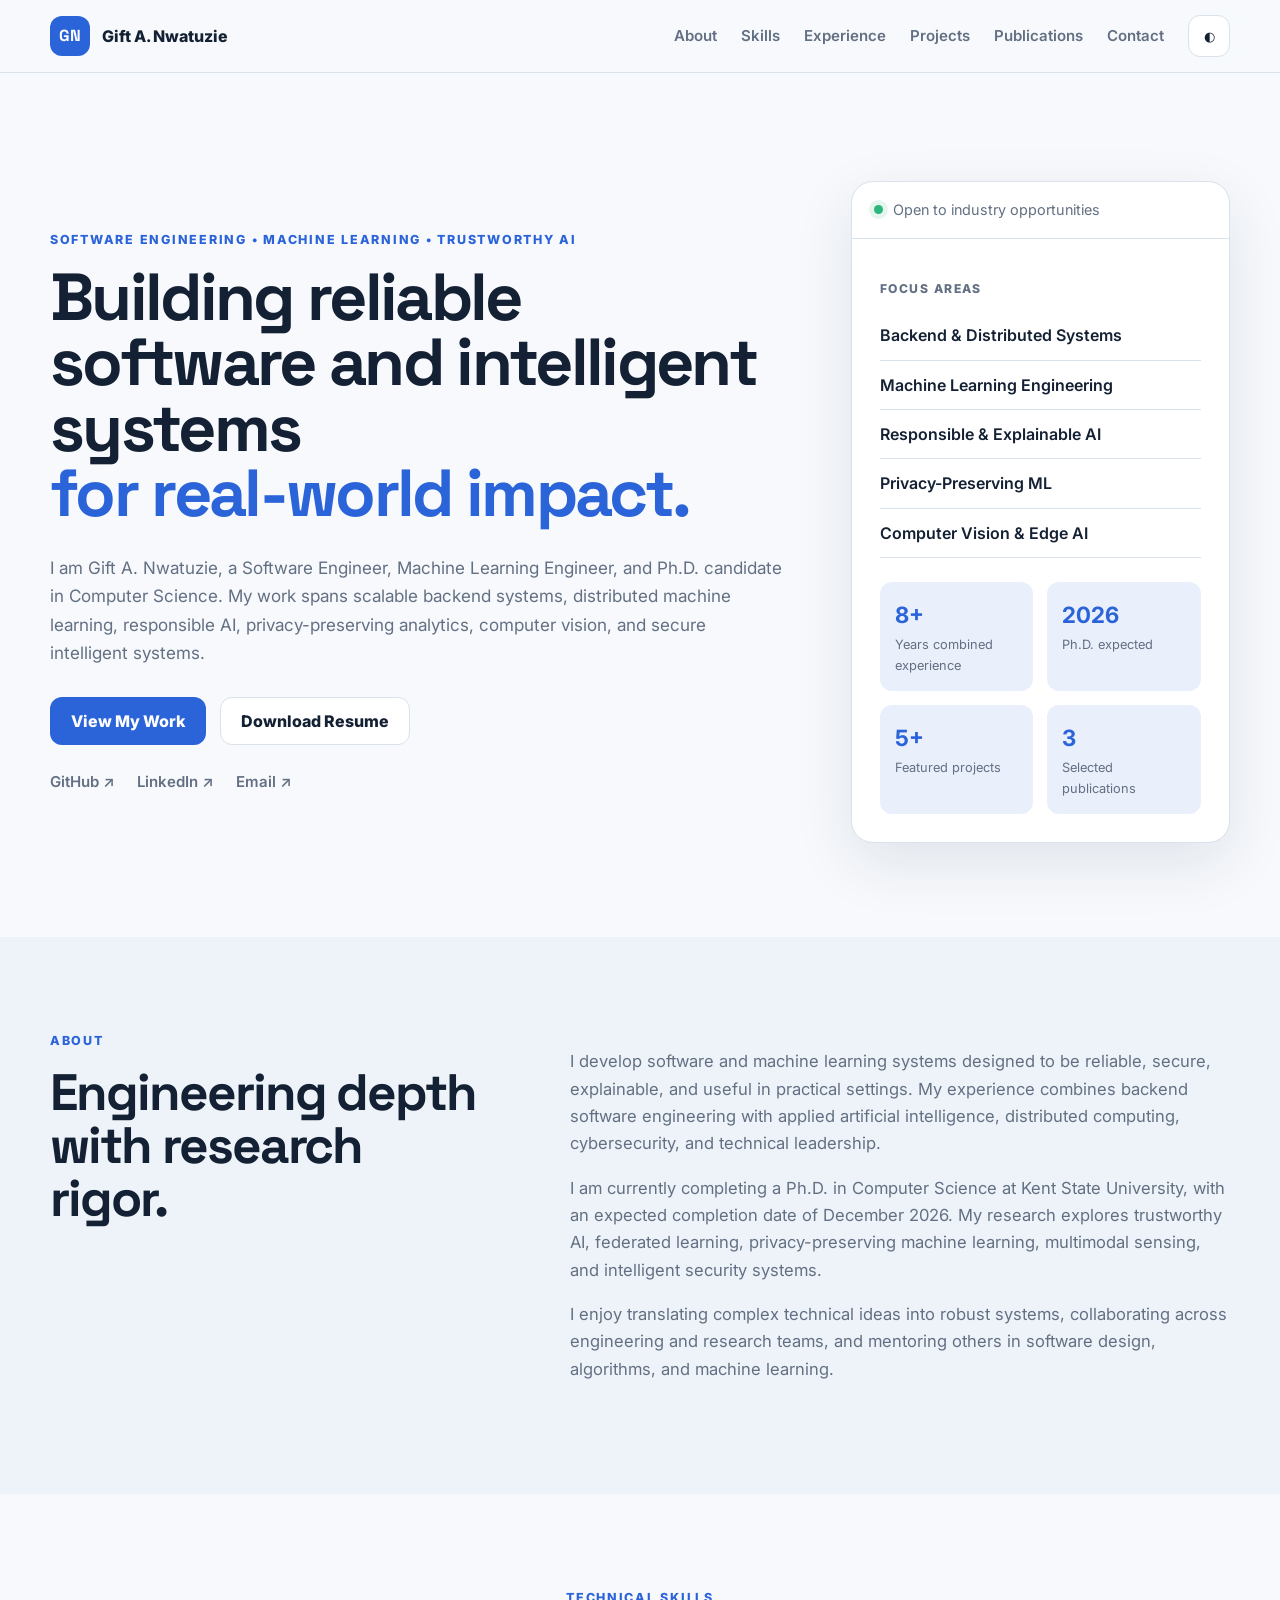
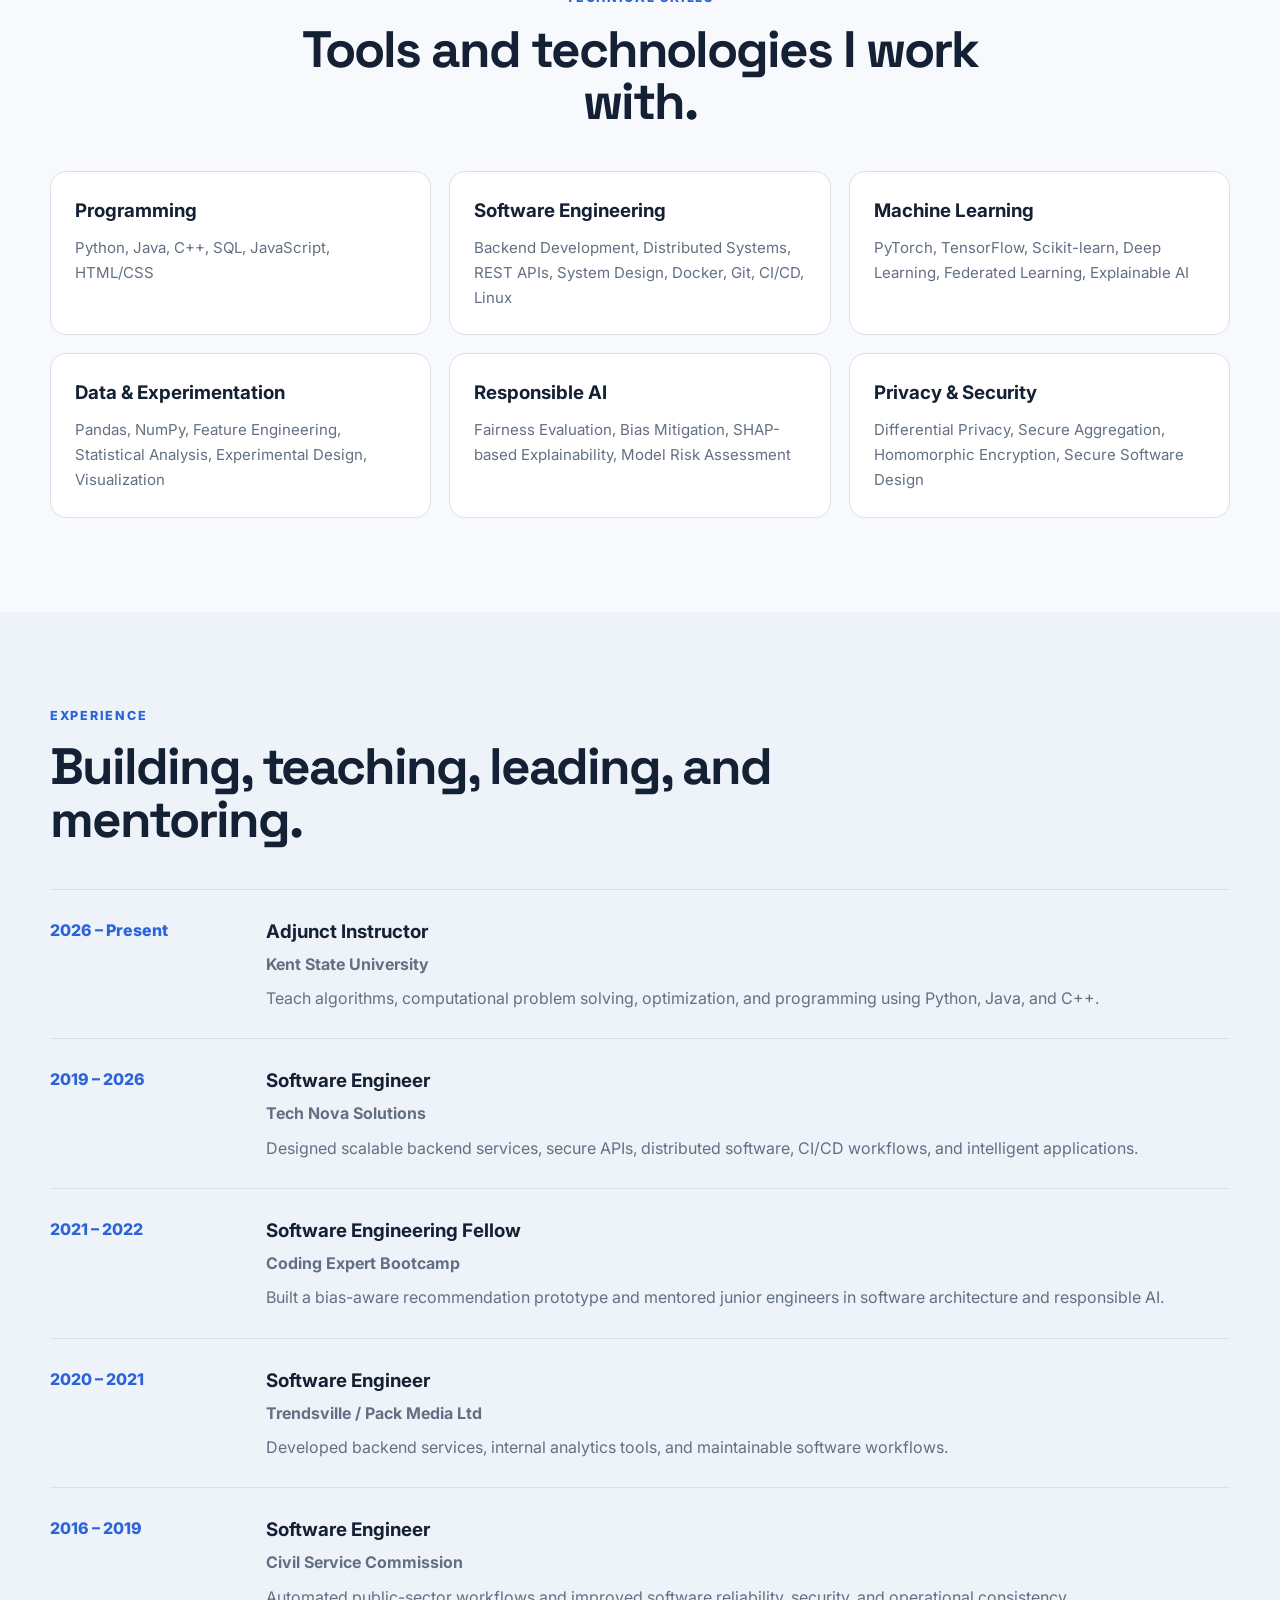
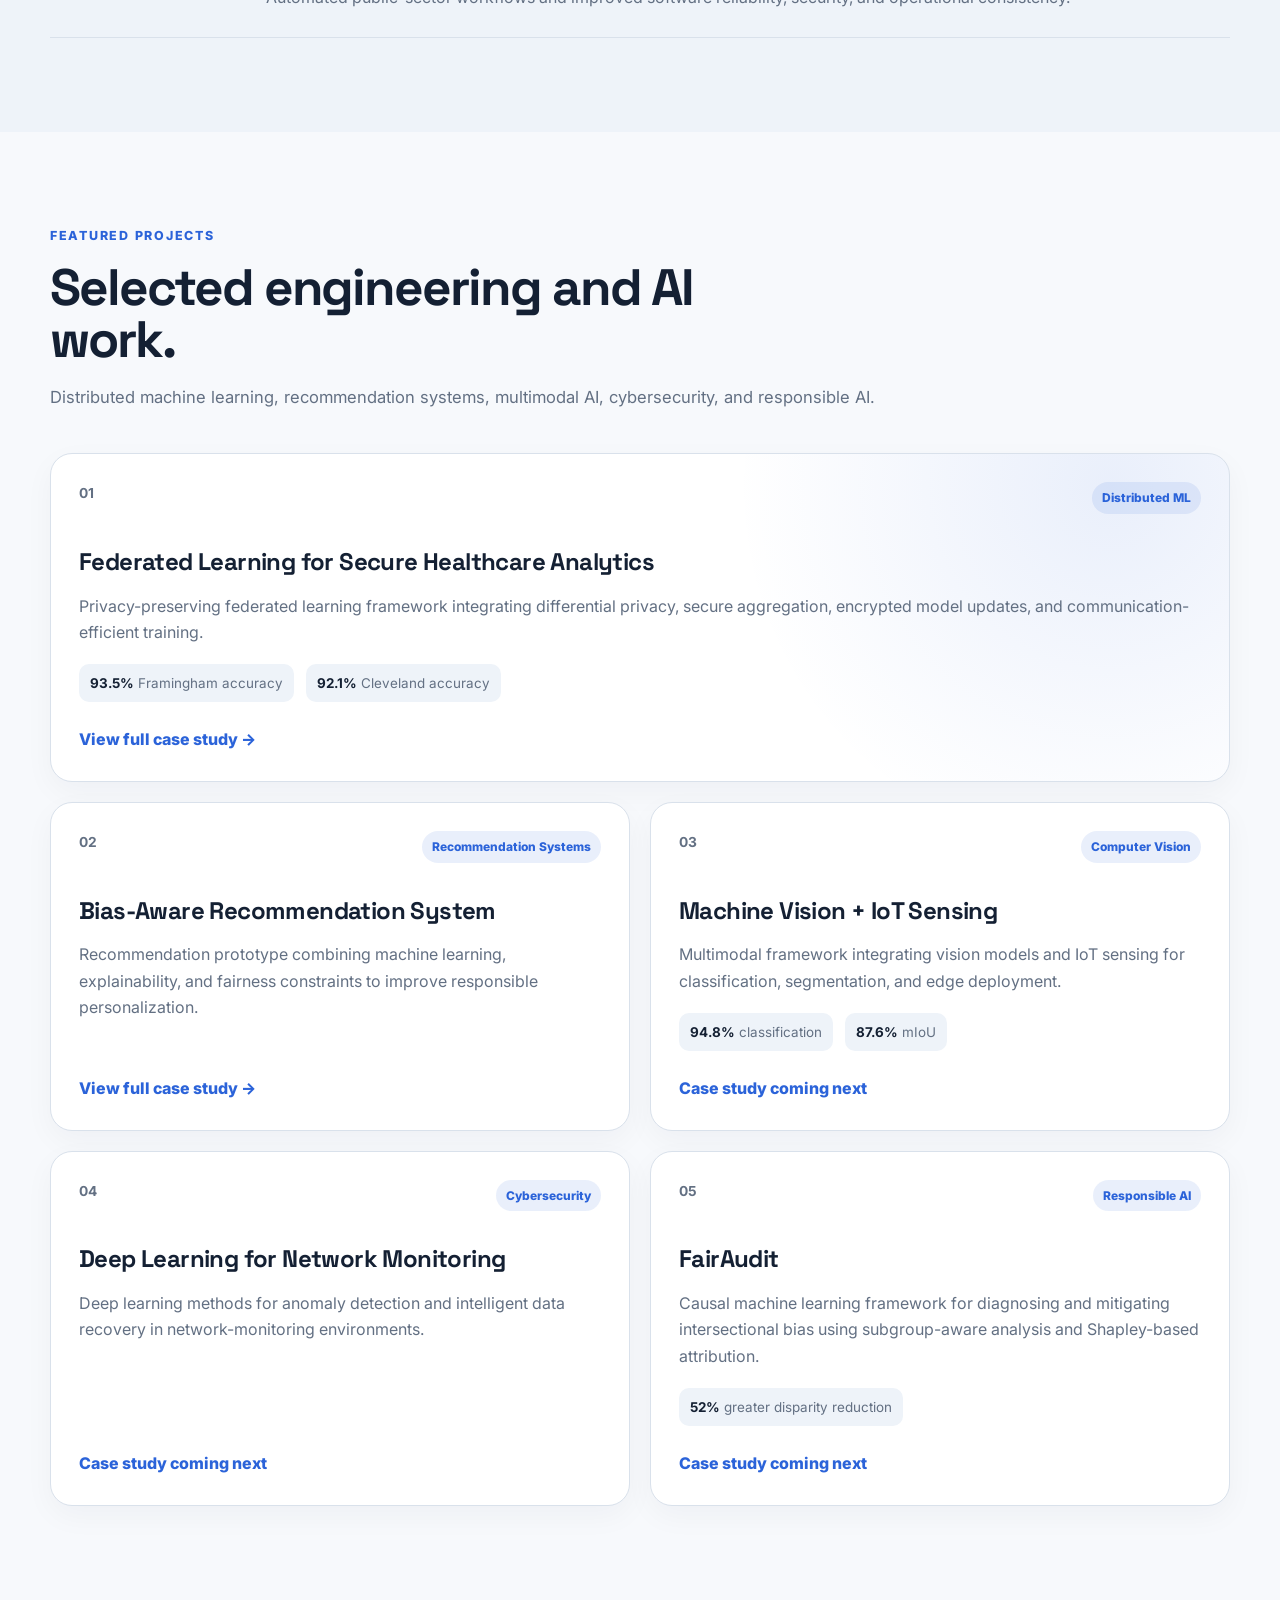
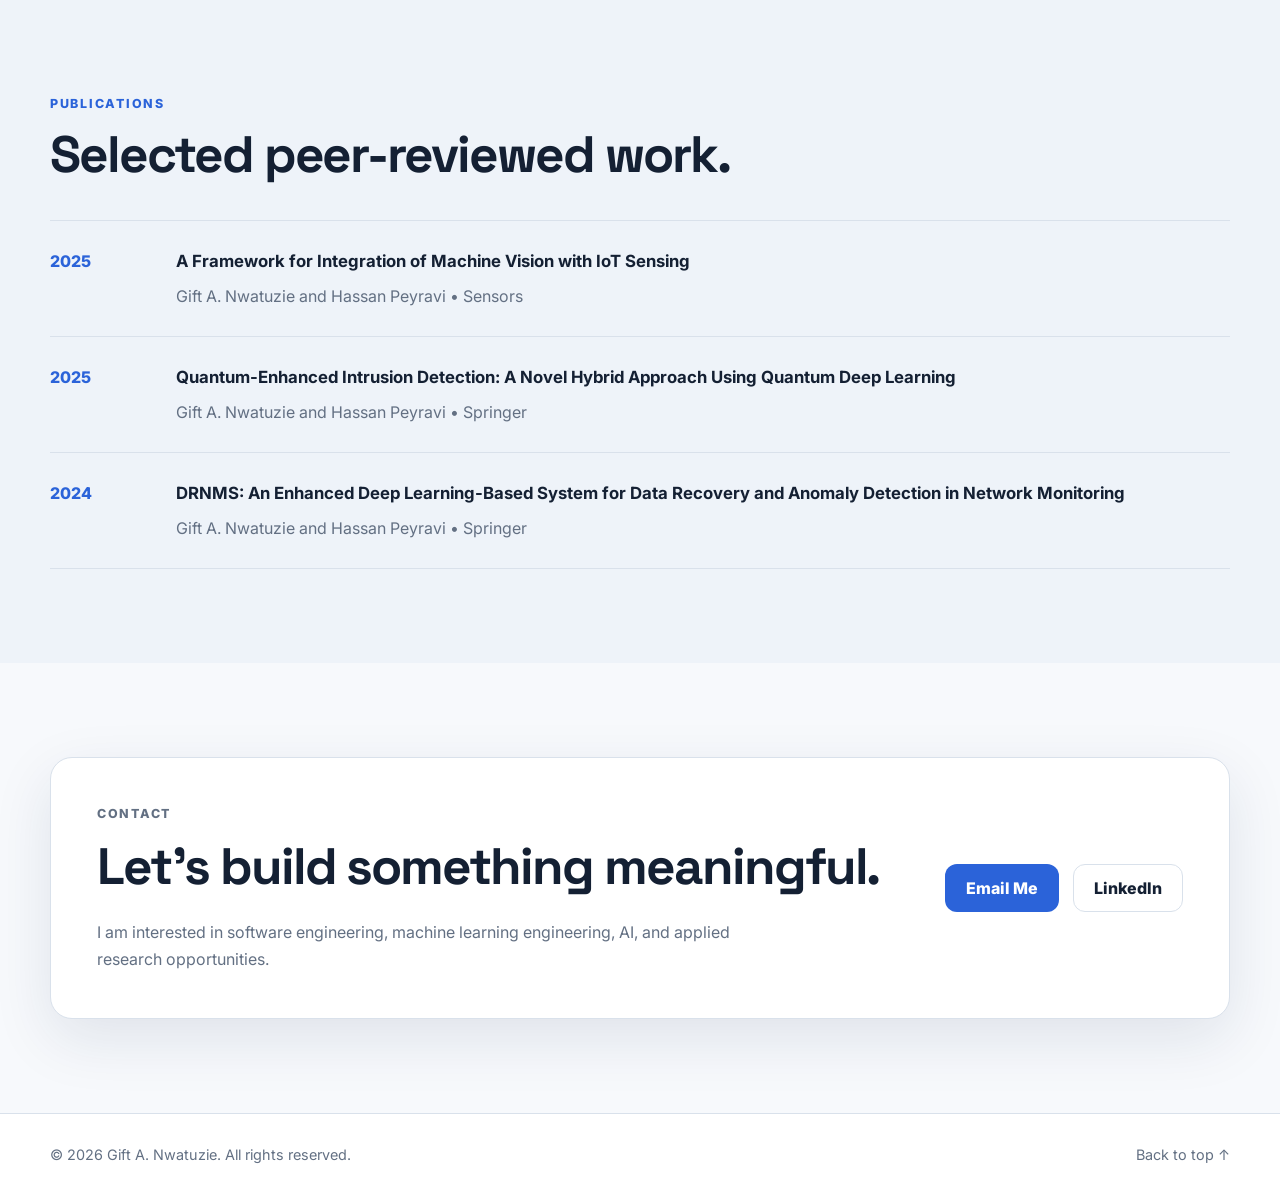
==== index.html @ 87f5d3d9 "Add files via upload" ====
<!DOCTYPE html>
<html lang="en">
<head>
  <meta charset="UTF-8">
  <meta name="viewport" content="width=device-width, initial-scale=1.0">
  <meta name="description" content="Professional portfolio of Gift A. Nwatuzie — Software Engineer, Machine Learning Engineer, and AI Researcher.">
  <title>Gift A. Nwatuzie | Software Engineer & Machine Learning Engineer</title>
  <link rel="preconnect" href="https://fonts.googleapis.com">
  <link rel="preconnect" href="https://fonts.gstatic.com" crossorigin>
  <link href="https://fonts.googleapis.com/css2?family=Inter:wght@400;500;600;700;800&family=Space+Grotesk:wght@500;600;700&display=swap" rel="stylesheet">
  <link rel="stylesheet" href="css/style.css">
</head>
<body>
<header class="site-header">
  <div class="container nav-wrap">
    <a class="brand" href="#home"><span class="brand-mark">GN</span><span>Gift A. Nwatuzie</span></a>
    <button class="menu-toggle" id="menuToggle" aria-label="Open navigation"><span></span><span></span><span></span></button>
    <nav class="nav-links" id="navLinks">
      <a href="#about">About</a><a href="#skills">Skills</a><a href="#experience">Experience</a>
      <a href="#projects">Projects</a><a href="#publications">Publications</a><a href="#contact">Contact</a>
    </nav>
    <button class="theme-toggle" id="themeToggle" aria-label="Toggle dark mode">◐</button>
  </div>
</header>

<main>
<section class="hero section" id="home">
  <div class="container hero-grid">
    <div class="hero-copy reveal">
      <p class="eyebrow">SOFTWARE ENGINEERING • MACHINE LEARNING • TRUSTWORTHY AI</p>
      <h1>Building reliable software and intelligent systems <span>for real-world impact.</span></h1>
      <p class="hero-text">I am Gift A. Nwatuzie, a Software Engineer, Machine Learning Engineer, and Ph.D. candidate in Computer Science. My work spans scalable backend systems, distributed machine learning, responsible AI, privacy-preserving analytics, computer vision, and secure intelligent systems.</p>
      <div class="hero-actions">
        <a class="btn btn-primary" href="#projects">View My Work</a>
        <a class="btn btn-secondary" href="assets/resume/Gift_Nwatuzie_Resume.pdf" target="_blank">Download Resume</a>
      </div>
      <div class="hero-links">
        <a href="https://github.com/giftest" target="_blank">GitHub ↗</a>
        <a href="https://www.linkedin.com/in/gift-nwatuzie-08696579/" target="_blank">LinkedIn ↗</a>
        <a href="mailto:gnwatuzi@kent.edu">Email ↗</a>
      </div>
    </div>

    <aside class="hero-card reveal">
      <div class="status-row"><span class="status-dot"></span><span>Open to industry opportunities</span></div>
      <div class="hero-card-content">
        <p class="mini-label">FOCUS AREAS</p>
        <ul class="focus-list">
          <li>Backend & Distributed Systems</li><li>Machine Learning Engineering</li>
          <li>Responsible & Explainable AI</li><li>Privacy-Preserving ML</li><li>Computer Vision & Edge AI</li>
        </ul>
        <div class="hero-stat-grid">
          <div><strong>8+</strong><span>Years combined experience</span></div>
          <div><strong>2026</strong><span>Ph.D. expected</span></div>
          <div><strong>5+</strong><span>Featured projects</span></div>
          <div><strong>3</strong><span>Selected publications</span></div>
        </div>
      </div>
    </aside>
  </div>
</section>

<section class="section section-muted" id="about">
  <div class="container two-column">
    <div class="section-heading reveal"><p class="eyebrow">ABOUT</p><h2>Engineering depth with research rigor.</h2></div>
    <div class="about-copy reveal">
      <p>I develop software and machine learning systems designed to be reliable, secure, explainable, and useful in practical settings. My experience combines backend software engineering with applied artificial intelligence, distributed computing, cybersecurity, and technical leadership.</p>
      <p>I am currently completing a Ph.D. in Computer Science at Kent State University, with an expected completion date of December 2026. My research explores trustworthy AI, federated learning, privacy-preserving machine learning, multimodal sensing, and intelligent security systems.</p>
      <p>I enjoy translating complex technical ideas into robust systems, collaborating across engineering and research teams, and mentoring others in software design, algorithms, and machine learning.</p>
    </div>
  </div>
</section>

<section class="section" id="skills">
  <div class="container">
    <div class="section-heading centered reveal"><p class="eyebrow">TECHNICAL SKILLS</p><h2>Tools and technologies I work with.</h2></div>
    <div class="skills-grid">
      <article class="skill-card reveal"><h3>Programming</h3><p>Python, Java, C++, SQL, JavaScript, HTML/CSS</p></article>
      <article class="skill-card reveal"><h3>Software Engineering</h3><p>Backend Development, Distributed Systems, REST APIs, System Design, Docker, Git, CI/CD, Linux</p></article>
      <article class="skill-card reveal"><h3>Machine Learning</h3><p>PyTorch, TensorFlow, Scikit-learn, Deep Learning, Federated Learning, Explainable AI</p></article>
      <article class="skill-card reveal"><h3>Data & Experimentation</h3><p>Pandas, NumPy, Feature Engineering, Statistical Analysis, Experimental Design, Visualization</p></article>
      <article class="skill-card reveal"><h3>Responsible AI</h3><p>Fairness Evaluation, Bias Mitigation, SHAP-based Explainability, Model Risk Assessment</p></article>
      <article class="skill-card reveal"><h3>Privacy & Security</h3><p>Differential Privacy, Secure Aggregation, Homomorphic Encryption, Secure Software Design</p></article>
    </div>
  </div>
</section>

<section class="section section-muted" id="experience">
  <div class="container">
    <div class="section-heading reveal"><p class="eyebrow">EXPERIENCE</p><h2>Building, teaching, leading, and mentoring.</h2></div>
    <div class="timeline">
      <article class="timeline-item reveal"><div class="timeline-date">2026 – Present</div><div><h3>Adjunct Instructor</h3><p class="timeline-org">Kent State University</p><p>Teach algorithms, computational problem solving, optimization, and programming using Python, Java, and C++.</p></div></article>
      <article class="timeline-item reveal"><div class="timeline-date">2019 – 2026</div><div><h3>Software Engineer</h3><p class="timeline-org">Tech Nova Solutions</p><p>Designed scalable backend services, secure APIs, distributed software, CI/CD workflows, and intelligent applications.</p></div></article>
      <article class="timeline-item reveal"><div class="timeline-date">2021 – 2022</div><div><h3>Software Engineering Fellow</h3><p class="timeline-org">Coding Expert Bootcamp</p><p>Built a bias-aware recommendation prototype and mentored junior engineers in software architecture and responsible AI.</p></div></article>
      <article class="timeline-item reveal"><div class="timeline-date">2020 – 2021</div><div><h3>Software Engineer</h3><p class="timeline-org">Trendsville / Pack Media Ltd</p><p>Developed backend services, internal analytics tools, and maintainable software workflows.</p></div></article>
      <article class="timeline-item reveal"><div class="timeline-date">2016 – 2019</div><div><h3>Software Engineer</h3><p class="timeline-org">Civil Service Commission</p><p>Automated public-sector workflows and improved software reliability, security, and operational consistency.</p></div></article>
    </div>
  </div>
</section>

<section class="section" id="projects">
  <div class="container">
    <div class="section-heading reveal"><p class="eyebrow">FEATURED PROJECTS</p><h2>Selected engineering and AI work.</h2><p class="section-subtext">Distributed machine learning, recommendation systems, multimodal AI, cybersecurity, and responsible AI.</p></div>
    <div class="projects-grid">
      <article class="project-card project-featured reveal"><div class="project-topline"><span>01</span><span class="project-tag">Distributed ML</span></div><h3>Federated Learning for Secure Healthcare Analytics</h3><p>Privacy-preserving federated learning framework integrating differential privacy, secure aggregation, encrypted model updates, and communication-efficient training.</p><div class="metric-row"><span><strong>93.5%</strong> Framingham accuracy</span><span><strong>92.1%</strong> Cleveland accuracy</span></div><a class="text-link" href="projects/federated-learning.html">View full case study →</a></article>
      <article class="project-card reveal"><div class="project-topline"><span>02</span><span class="project-tag">Recommendation Systems</span></div><h3>Bias-Aware Recommendation System</h3><p>Recommendation prototype combining machine learning, explainability, and fairness constraints to improve responsible personalization.</p><a class="text-link" href="projects/recommendation-system.html">View full case study →</a></article>
      <article class="project-card reveal"><div class="project-topline"><span>03</span><span class="project-tag">Computer Vision</span></div><h3>Machine Vision + IoT Sensing</h3><p>Multimodal framework integrating vision models and IoT sensing for classification, segmentation, and edge deployment.</p><div class="metric-row"><span><strong>94.8%</strong> classification</span><span><strong>87.6%</strong> mIoU</span></div><a class="text-link" href="#projects">Case study coming next</a></article>
      <article class="project-card reveal"><div class="project-topline"><span>04</span><span class="project-tag">Cybersecurity</span></div><h3>Deep Learning for Network Monitoring</h3><p>Deep learning methods for anomaly detection and intelligent data recovery in network-monitoring environments.</p><a class="text-link" href="#projects">Case study coming next</a></article>
      <article class="project-card reveal"><div class="project-topline"><span>05</span><span class="project-tag">Responsible AI</span></div><h3>FairAudit</h3><p>Causal machine learning framework for diagnosing and mitigating intersectional bias using subgroup-aware analysis and Shapley-based attribution.</p><div class="metric-row"><span><strong>52%</strong> greater disparity reduction</span></div><a class="text-link" href="#projects">Case study coming next</a></article>
    </div>
  </div>
</section>

<section class="section section-muted" id="publications">
  <div class="container">
    <div class="section-heading reveal"><p class="eyebrow">PUBLICATIONS</p><h2>Selected peer-reviewed work.</h2></div>
    <div class="publication-list">
      <article class="publication-item reveal"><span class="pub-year">2025</span><div><h3>A Framework for Integration of Machine Vision with IoT Sensing</h3><p>Gift A. Nwatuzie and Hassan Peyravi • Sensors</p></div></article>
      <article class="publication-item reveal"><span class="pub-year">2025</span><div><h3>Quantum-Enhanced Intrusion Detection: A Novel Hybrid Approach Using Quantum Deep Learning</h3><p>Gift A. Nwatuzie and Hassan Peyravi • Springer</p></div></article>
      <article class="publication-item reveal"><span class="pub-year">2024</span><div><h3>DRNMS: An Enhanced Deep Learning-Based System for Data Recovery and Anomaly Detection in Network Monitoring</h3><p>Gift A. Nwatuzie and Hassan Peyravi • Springer</p></div></article>
    </div>
  </div>
</section>

<section class="section" id="contact">
  <div class="container contact-card reveal">
    <div><p class="eyebrow">CONTACT</p><h2>Let’s build something meaningful.</h2><p>I am interested in software engineering, machine learning engineering, AI, and applied research opportunities.</p></div>
    <div class="contact-actions"><a class="btn btn-primary" href="mailto:gnwatuzi@kent.edu">Email Me</a><a class="btn btn-secondary" href="https://www.linkedin.com/in/gift-nwatuzie-08696579/" target="_blank">LinkedIn</a></div>
  </div>
</section>
</main>

<footer class="site-footer"><div class="container footer-wrap"><p>© <span id="year"></span> Gift A. Nwatuzie. All rights reserved.</p><a href="#home">Back to top ↑</a></div></footer>
<script src="js/main.js"></script>
</body>
</html>
---- css/style.css ----
/* Gift A. Nwatuzie Portfolio */
:root{--bg:#f7f9fc;--surface:#fff;--surface2:#eef3f9;--text:#142033;--muted:#637083;--line:#d9e1eb;--accent:#2b63d9;--accent2:#1f4fb8;--soft:rgba(43,99,217,.1);--shadow:0 20px 60px rgba(21,41,74,.1);--radius:22px;--max:1180px}
html[data-theme="dark"]{--bg:#0c111b;--surface:#121a27;--surface2:#0f1724;--text:#f1f5fb;--muted:#9cabc0;--line:#263246;--accent:#7aa2ff;--accent2:#9bb8ff;--soft:rgba(122,162,255,.12);--shadow:0 20px 60px rgba(0,0,0,.28)}
*{box-sizing:border-box}html{scroll-behavior:smooth}body{margin:0;font-family:Inter,sans-serif;background:var(--bg);color:var(--text);line-height:1.65;transition:.25s}a{color:inherit;text-decoration:none}.container{width:min(calc(100% - 40px),var(--max));margin:auto}.section{padding:94px 0}.section-muted{background:var(--surface2)}
.site-header{position:sticky;top:0;z-index:999;backdrop-filter:blur(16px);background:color-mix(in srgb,var(--bg) 84%,transparent);border-bottom:1px solid var(--line)}.nav-wrap{min-height:72px;display:flex;align-items:center;gap:24px}.brand{display:flex;align-items:center;gap:12px;margin-right:auto;font-weight:800}.brand-mark{width:40px;height:40px;display:grid;place-items:center;border-radius:12px;background:var(--accent);color:white;font-family:"Space Grotesk",sans-serif}.nav-links{display:flex;gap:24px;color:var(--muted);font-weight:600;font-size:.94rem}.nav-links a:hover{color:var(--accent)}.theme-toggle,.menu-toggle{border:1px solid var(--line);background:var(--surface);color:var(--text);cursor:pointer;border-radius:12px}.theme-toggle{width:42px;height:42px}.menu-toggle{display:none;width:42px;height:42px;padding:10px}.menu-toggle span{display:block;height:2px;background:currentColor;margin:4px 0}
.hero{padding-top:108px}.hero-grid{display:grid;grid-template-columns:1.45fr .75fr;gap:68px;align-items:center}.eyebrow{margin:0 0 15px;color:var(--accent);font-size:.78rem;font-weight:800;letter-spacing:.14em}.hero h1,.section-heading h2,.contact-card h2{font-family:"Space Grotesk",sans-serif;letter-spacing:-.04em}.hero h1{margin:0;font-size:clamp(3rem,5.2vw,5.35rem);line-height:.98}.hero h1 span{display:block;color:var(--accent)}.hero-text{margin:28px 0 0;color:var(--muted);font-size:1.07rem;max-width:760px}.hero-actions,.contact-actions{display:flex;gap:14px;flex-wrap:wrap}.hero-actions{margin-top:30px}.btn{display:inline-flex;min-height:48px;align-items:center;justify-content:center;padding:0 20px;border-radius:12px;border:1px solid transparent;font-weight:800;transition:.2s}.btn:hover{transform:translateY(-2px)}.btn-primary{background:var(--accent);color:#fff}.btn-secondary{background:var(--surface);border-color:var(--line)}.hero-links{display:flex;gap:22px;margin-top:25px;color:var(--muted);font-weight:600;font-size:.94rem}.hero-links a:hover,.text-link:hover{color:var(--accent)}
.hero-card{background:var(--surface);border:1px solid var(--line);border-radius:var(--radius);box-shadow:var(--shadow);overflow:hidden}.status-row{display:flex;align-items:center;gap:10px;padding:16px 22px;border-bottom:1px solid var(--line);color:var(--muted);font-size:.9rem}.status-dot{width:9px;height:9px;border-radius:50%;background:#2cb67d;box-shadow:0 0 0 5px rgba(44,182,125,.12)}.hero-card-content{padding:28px}.mini-label{font-size:.76rem;font-weight:800;letter-spacing:.12em;color:var(--muted)}.focus-list{list-style:none;padding:0;margin:0}.focus-list li{padding:11px 0;border-bottom:1px solid var(--line);font-weight:600}.hero-stat-grid{display:grid;grid-template-columns:repeat(2,1fr);gap:14px;margin-top:24px}.hero-stat-grid div{padding:15px;border-radius:12px;background:var(--soft)}.hero-stat-grid strong{display:block;font-size:1.4rem;color:var(--accent)}.hero-stat-grid span{display:block;color:var(--muted);font-size:.8rem}
.two-column{display:grid;grid-template-columns:.8fr 1.2fr;gap:80px}.section-heading h2{margin:0;max-width:760px;font-size:clamp(2.2rem,4vw,4rem);line-height:1.03}.centered{text-align:center;margin-bottom:42px}.centered h2{margin-left:auto;margin-right:auto}.about-copy,.section-subtext{color:var(--muted);font-size:1.04rem}
.skills-grid{display:grid;grid-template-columns:repeat(3,1fr);gap:18px}.skill-card{padding:24px;border:1px solid var(--line);border-radius:16px;background:var(--surface)}.skill-card h3{margin:0 0 9px}.skill-card p{margin:0;color:var(--muted);font-size:.94rem}
.timeline{margin-top:42px;border-top:1px solid var(--line)}.timeline-item{display:grid;grid-template-columns:180px 1fr;gap:36px;padding:27px 0;border-bottom:1px solid var(--line)}.timeline-date{color:var(--accent);font-weight:800}.timeline-item h3{margin:0}.timeline-org{margin:3px 0 8px!important;font-weight:700;color:var(--muted)}.timeline-item p{margin:0;color:var(--muted)}
.projects-grid{display:grid;grid-template-columns:repeat(2,1fr);gap:20px;margin-top:42px}.project-card{min-height:290px;display:flex;flex-direction:column;padding:28px;border:1px solid var(--line);border-radius:var(--radius);background:var(--surface);box-shadow:0 10px 30px rgba(20,32,51,.04)}.project-featured{grid-column:span 2;min-height:320px;background:radial-gradient(circle at 90% 10%,var(--soft),transparent 34%),var(--surface)}.project-topline{display:flex;justify-content:space-between;gap:12px;color:var(--muted);font-weight:700;font-size:.86rem}.project-tag{padding:6px 10px;border-radius:999px;background:var(--soft);color:var(--accent);font-size:.75rem;font-weight:800}.project-card h3{margin:28px 0 11px;font-family:"Space Grotesk",sans-serif;font-size:1.5rem;letter-spacing:-.025em}.project-card p{margin:0;color:var(--muted)}.metric-row{display:flex;gap:12px;flex-wrap:wrap;margin-top:19px}.metric-row span{padding:8px 11px;border-radius:10px;background:var(--surface2);color:var(--muted);font-size:.84rem}.metric-row strong{color:var(--text)}.text-link{margin-top:auto;padding-top:24px;color:var(--accent);font-weight:800}
.publication-list{margin-top:38px;border-top:1px solid var(--line)}.publication-item{display:grid;grid-template-columns:100px 1fr;gap:26px;padding:27px 0;border-bottom:1px solid var(--line)}.pub-year{color:var(--accent);font-weight:800}.publication-item h3{margin:0 0 7px;font-size:1.05rem}.publication-item p{margin:0;color:var(--muted)}
.contact-card{display:flex;align-items:center;justify-content:space-between;gap:40px;padding:46px;border-radius:var(--radius);background:var(--surface);border:1px solid var(--line);box-shadow:var(--shadow)}.contact-card h2{margin:0 0 10px;font-size:clamp(2rem,4vw,3.5rem)}.contact-card p{max-width:640px;margin:0;color:var(--muted)}.site-footer{border-top:1px solid var(--line);background:var(--surface)}.footer-wrap{min-height:82px;display:flex;align-items:center;justify-content:space-between;color:var(--muted);font-size:.9rem}
.reveal{opacity:0;transform:translateY(18px);transition:opacity .65s ease,transform .65s ease}.reveal.visible{opacity:1;transform:none}
@media(max-width:980px){.nav-links{position:absolute;top:72px;left:20px;right:20px;display:none;flex-direction:column;gap:0;padding:16px;background:var(--surface);border:1px solid var(--line);border-radius:14px;box-shadow:var(--shadow)}.nav-links.open{display:flex}.nav-links a{padding:11px}.menu-toggle{display:block}.hero-grid,.two-column{grid-template-columns:1fr;gap:44px}.skills-grid{grid-template-columns:repeat(2,1fr)}}
@media(max-width:720px){.container{width:min(calc(100% - 28px),var(--max))}.section{padding:70px 0}.brand>span:last-child{display:none}.hero{padding-top:76px}.hero h1{font-size:clamp(2.8rem,14vw,4.7rem)}.hero-links{flex-wrap:wrap}.skills-grid,.projects-grid{grid-template-columns:1fr}.project-featured{grid-column:auto}.timeline-item,.publication-item{grid-template-columns:1fr;gap:6px}.contact-card{padding:30px;align-items:flex-start;flex-direction:column}.footer-wrap{flex-direction:column;justify-content:center;padding:18px 0}}

/* Version 2 project case-study styles */
.project-hero{padding:82px 0 70px}.back-link{display:inline-block;margin-bottom:28px;color:var(--muted);font-weight:700}.project-hero h1{font-family:"Space Grotesk",sans-serif;margin:0;max-width:930px;font-size:clamp(3rem,6vw,5.8rem);line-height:.98;letter-spacing:-.045em}.project-lead{max-width:780px;margin:24px 0 0;color:var(--muted);font-size:1.1rem}.project-summary-grid{display:grid;grid-template-columns:repeat(4,1fr);gap:14px;margin-top:42px}.project-summary-grid div{padding:18px;border:1px solid var(--line);border-radius:14px;background:var(--surface)}.project-summary-grid span{display:block;margin-bottom:6px;color:var(--muted);font-size:.72rem;font-weight:800;letter-spacing:.1em}.project-summary-grid strong{font-size:.96rem}.project-layout{display:grid;grid-template-columns:280px 1fr;gap:54px;align-items:start}.project-sidebar{position:sticky;top:96px}.sidebar-card{padding:22px;border:1px solid var(--line);border-radius:18px;background:var(--surface)}.result-block{padding:16px 0;border-bottom:1px solid var(--line)}.result-block:last-child{border-bottom:0}.result-block strong{display:block;color:var(--accent);font-size:1.35rem}.result-block span{display:block;margin-top:4px;color:var(--muted);font-size:.84rem}.case-section{padding:0 0 64px}.case-section h2{font-family:"Space Grotesk",sans-serif;margin:0 0 18px;font-size:clamp(2rem,3.4vw,3.4rem);line-height:1.03;letter-spacing:-.04em}.case-section p{color:var(--muted);font-size:1.02rem}.architecture-flow{display:grid;grid-template-columns:1fr auto 1fr auto 1fr auto 1fr;gap:10px;align-items:center;margin-top:30px}.arch-node{padding:18px;border:1px solid var(--line);border-radius:14px;background:var(--surface)}.arch-node span{display:block;color:var(--accent);font-size:.75rem;font-weight:800}.arch-node strong{display:block;margin:8px 0 4px}.arch-node small{color:var(--muted)}.arch-arrow{color:var(--accent);font-weight:800}.case-grid{display:grid;grid-template-columns:repeat(2,1fr);gap:16px;margin-top:28px}.case-card{padding:22px;border:1px solid var(--line);border-radius:16px;background:var(--surface)}.case-card h3{margin:0 0 8px}.case-card p{margin:0;font-size:.94rem}.result-table{margin-top:26px;border:1px solid var(--line);border-radius:16px;overflow:hidden;background:var(--surface)}.result-row{display:grid;grid-template-columns:1fr 220px;gap:18px;padding:16px 18px;border-bottom:1px solid var(--line)}.result-row:last-child{border-bottom:0}.result-head{background:var(--soft);font-weight:800}.result-row strong{color:var(--accent)}.project-cta{display:flex;align-items:center;justify-content:space-between;gap:30px;padding:32px;border:1px solid var(--line);border-radius:20px;background:var(--surface)}
@media(max-width:980px){.project-layout{grid-template-columns:1fr}.project-sidebar{position:static}.project-summary-grid{grid-template-columns:repeat(2,1fr)}.architecture-flow{grid-template-columns:1fr}.arch-arrow{text-align:center;transform:rotate(90deg)}}
@media(max-width:720px){.project-summary-grid,.case-grid,.result-row{grid-template-columns:1fr}.project-hero h1{font-size:clamp(2.7rem,13vw,4.8rem)}.project-cta{flex-direction:column;align-items:flex-start}}
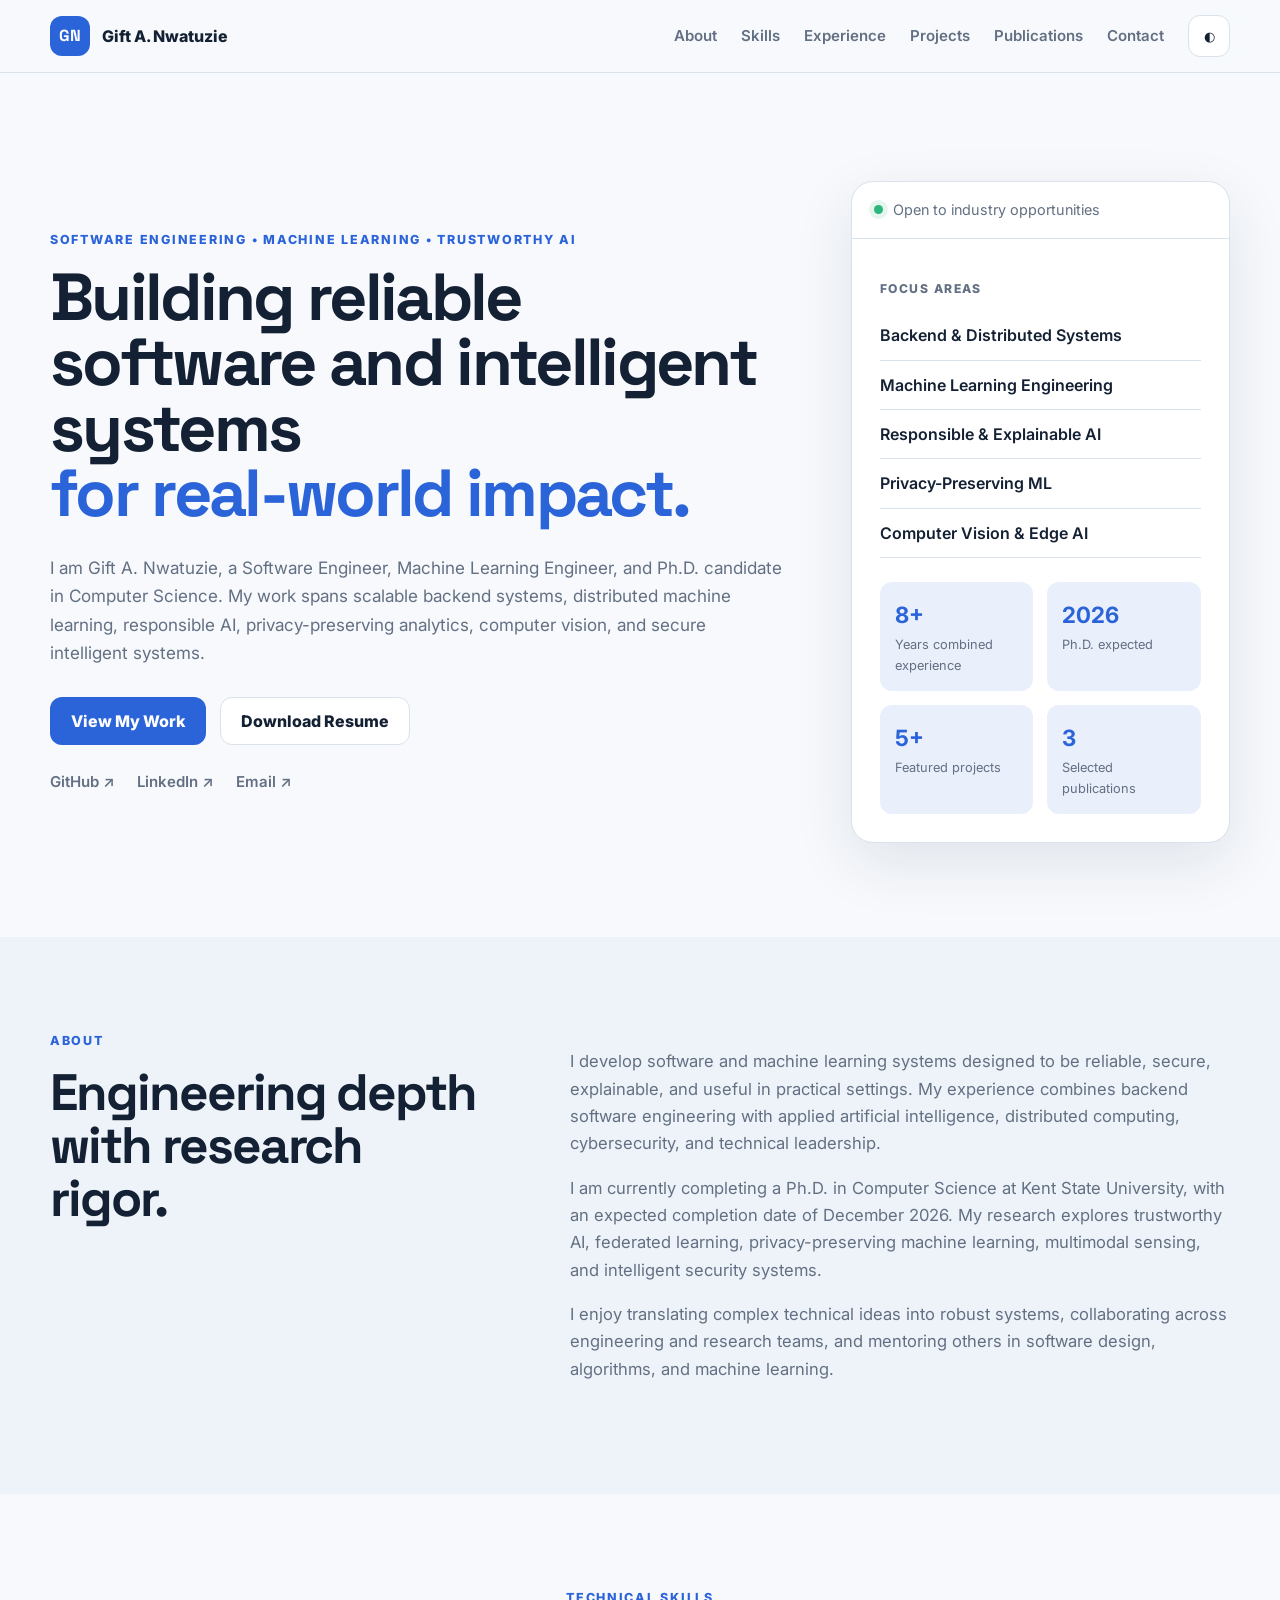
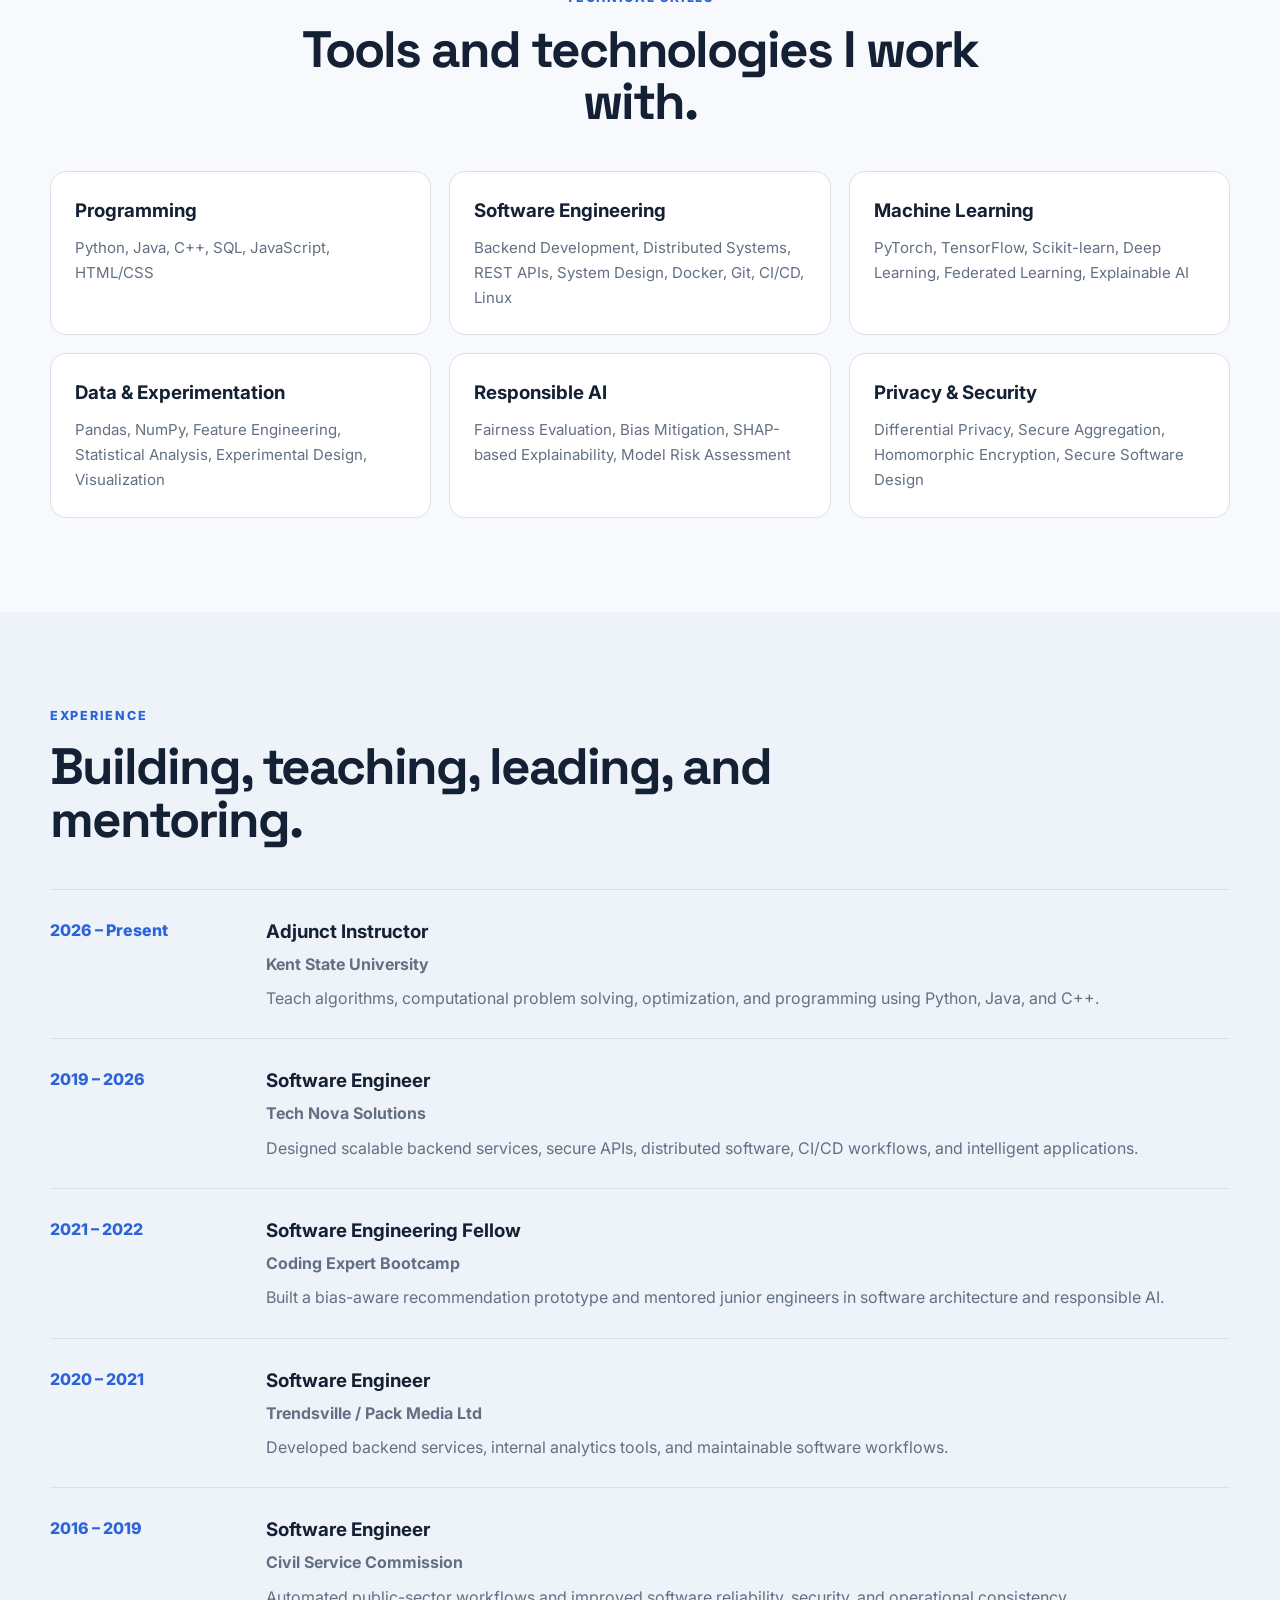
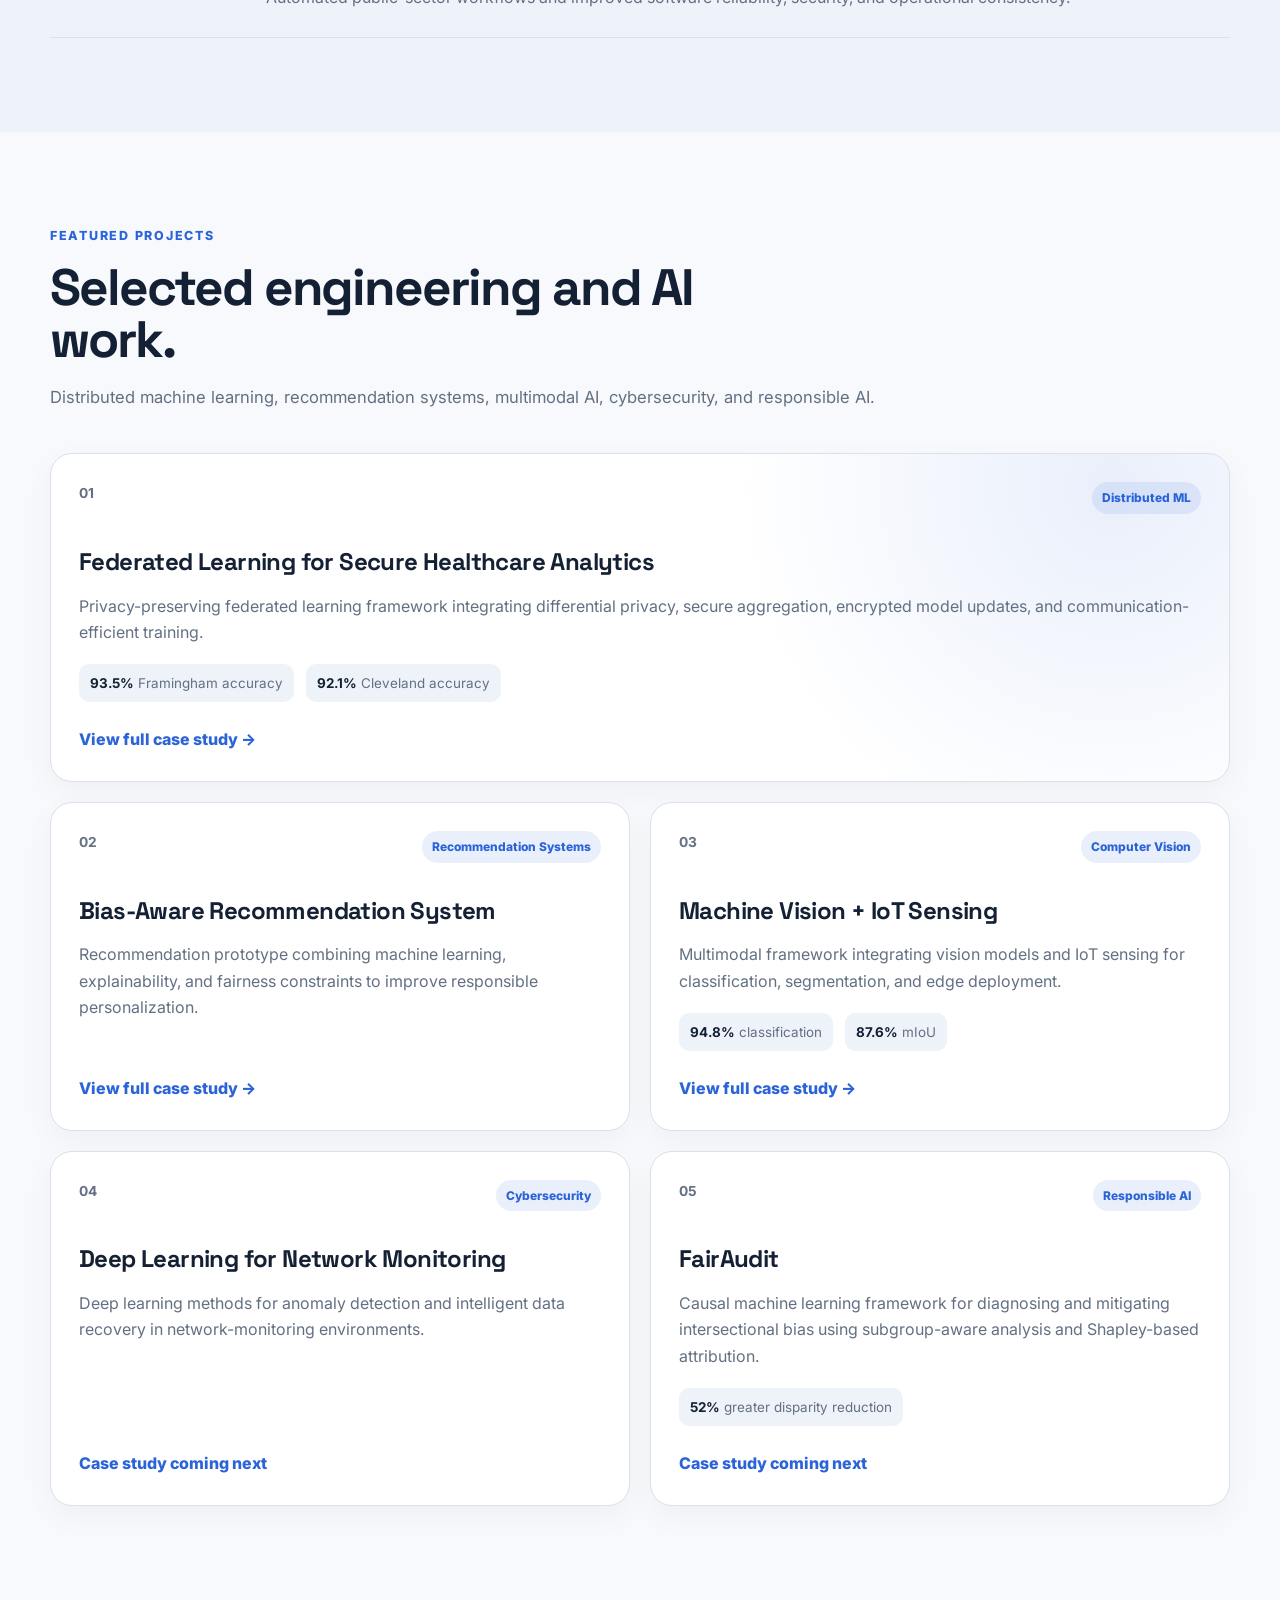
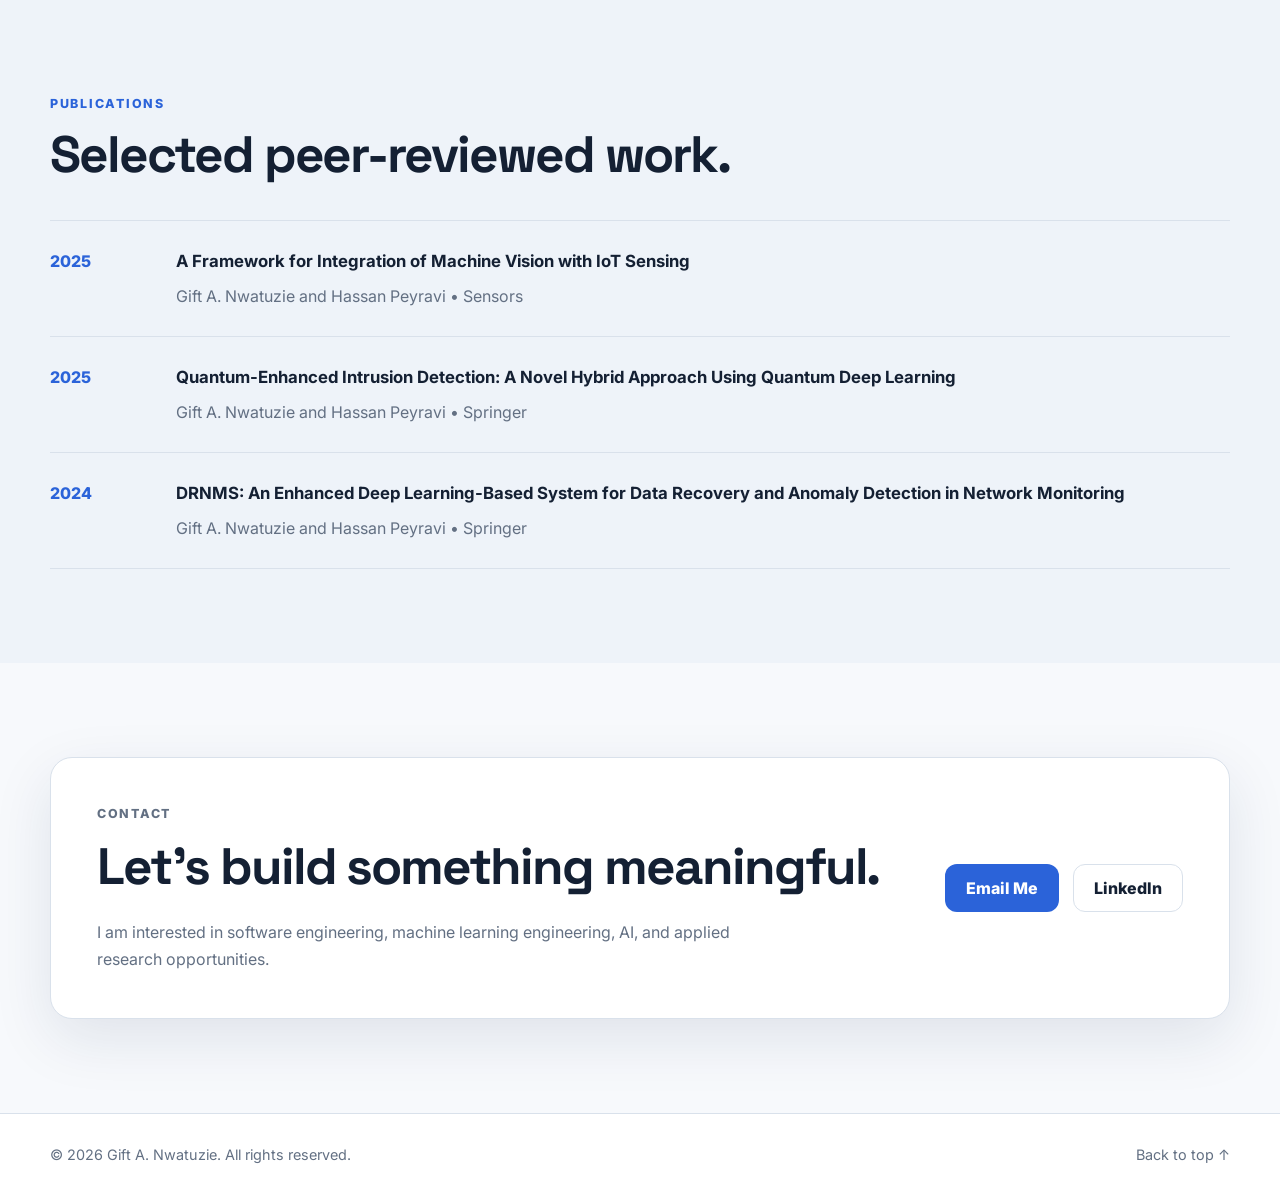
==== commit 86df1073: "Add files via upload" ====
--- a/index.html
+++ b/index.html
@@ -104,7 +104,7 @@
     <div class="projects-grid">
       <article class="project-card project-featured reveal"><div class="project-topline"><span>01</span><span class="project-tag">Distributed ML</span></div><h3>Federated Learning for Secure Healthcare Analytics</h3><p>Privacy-preserving federated learning framework integrating differential privacy, secure aggregation, encrypted model updates, and communication-efficient training.</p><div class="metric-row"><span><strong>93.5%</strong> Framingham accuracy</span><span><strong>92.1%</strong> Cleveland accuracy</span></div><a class="text-link" href="projects/federated-learning.html">View full case study →</a></article>
       <article class="project-card reveal"><div class="project-topline"><span>02</span><span class="project-tag">Recommendation Systems</span></div><h3>Bias-Aware Recommendation System</h3><p>Recommendation prototype combining machine learning, explainability, and fairness constraints to improve responsible personalization.</p><a class="text-link" href="projects/recommendation-system.html">View full case study →</a></article>
-      <article class="project-card reveal"><div class="project-topline"><span>03</span><span class="project-tag">Computer Vision</span></div><h3>Machine Vision + IoT Sensing</h3><p>Multimodal framework integrating vision models and IoT sensing for classification, segmentation, and edge deployment.</p><div class="metric-row"><span><strong>94.8%</strong> classification</span><span><strong>87.6%</strong> mIoU</span></div><a class="text-link" href="#projects">Case study coming next</a></article>
+      <article class="project-card reveal"><div class="project-topline"><span>03</span><span class="project-tag">Computer Vision</span></div><h3>Machine Vision + IoT Sensing</h3><p>Multimodal framework integrating vision models and IoT sensing for classification, segmentation, and edge deployment.</p><div class="metric-row"><span><strong>94.8%</strong> classification</span><span><strong>87.6%</strong> mIoU</span></div><a class="text-link" href="projects/machine-vision-iot.html">View full case study →</a></article>
       <article class="project-card reveal"><div class="project-topline"><span>04</span><span class="project-tag">Cybersecurity</span></div><h3>Deep Learning for Network Monitoring</h3><p>Deep learning methods for anomaly detection and intelligent data recovery in network-monitoring environments.</p><a class="text-link" href="#projects">Case study coming next</a></article>
       <article class="project-card reveal"><div class="project-topline"><span>05</span><span class="project-tag">Responsible AI</span></div><h3>FairAudit</h3><p>Causal machine learning framework for diagnosing and mitigating intersectional bias using subgroup-aware analysis and Shapley-based attribution.</p><div class="metric-row"><span><strong>52%</strong> greater disparity reduction</span></div><a class="text-link" href="#projects">Case study coming next</a></article>
     </div>
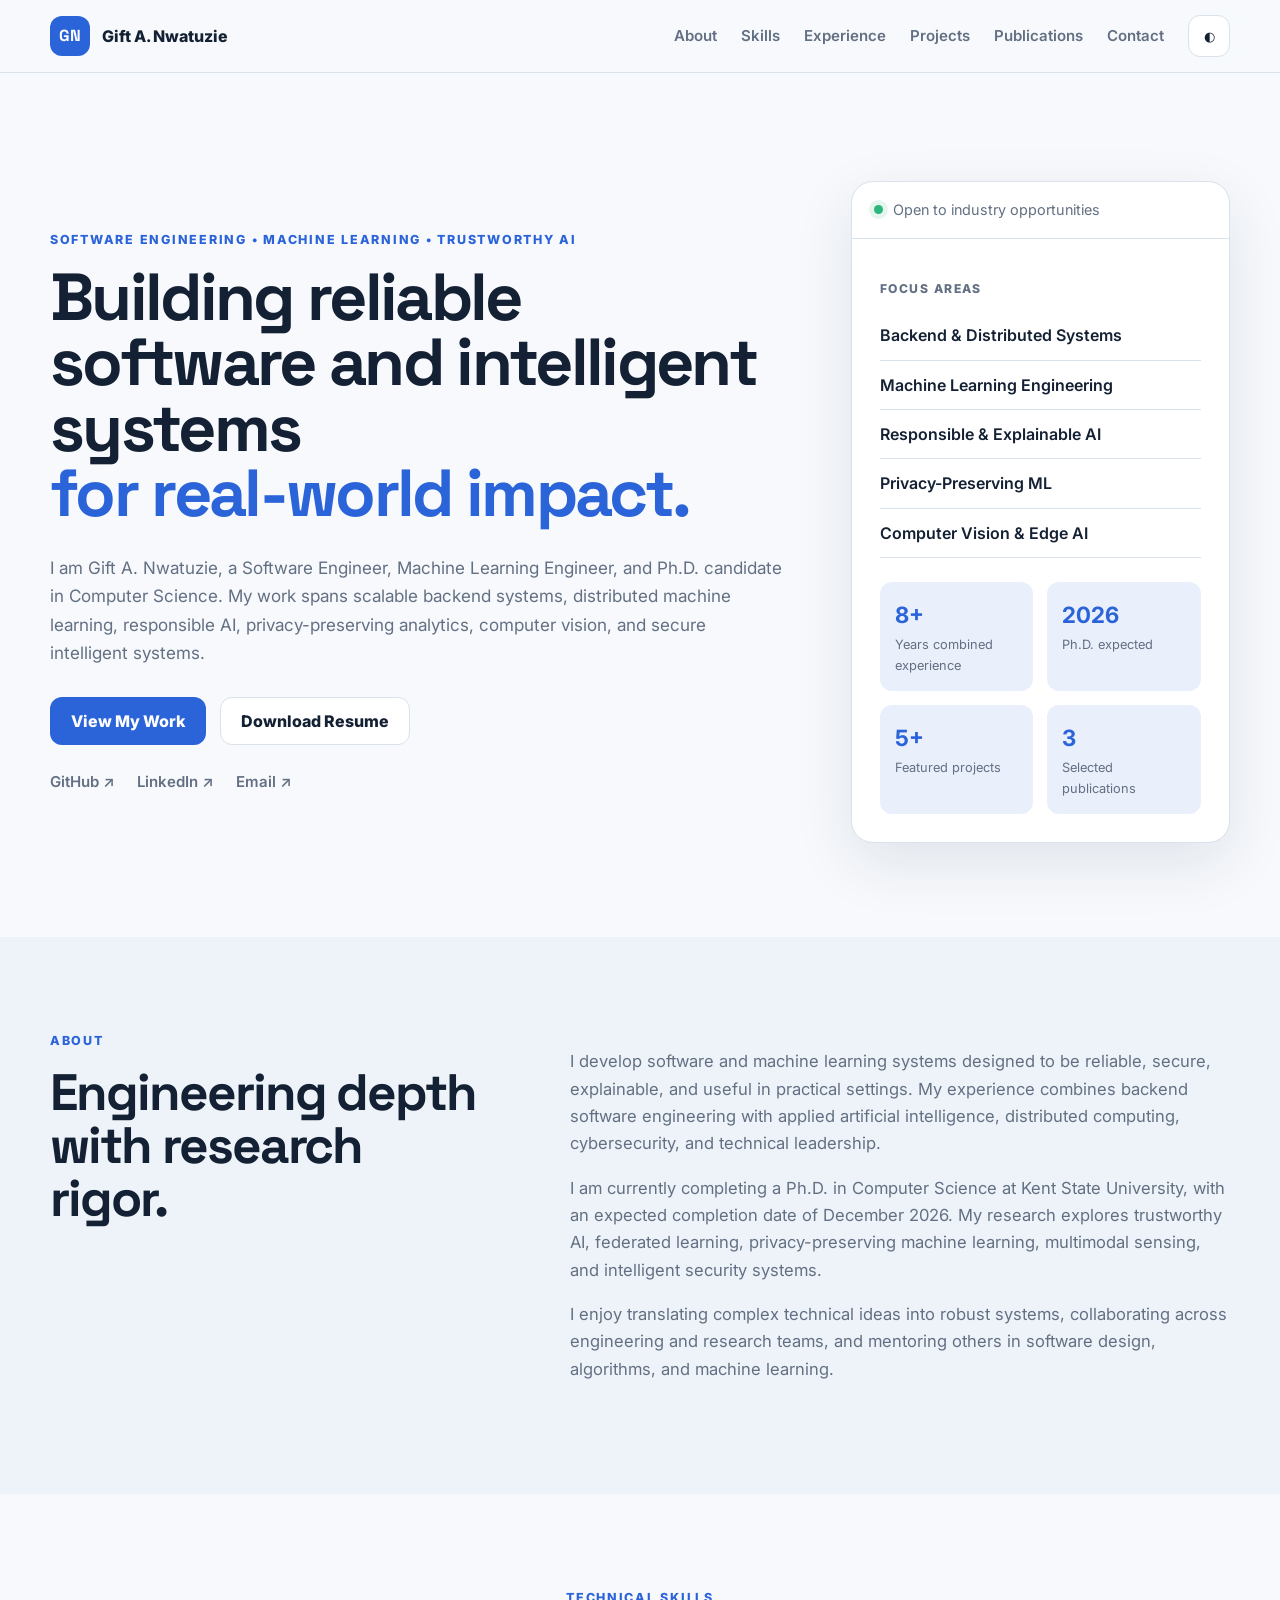
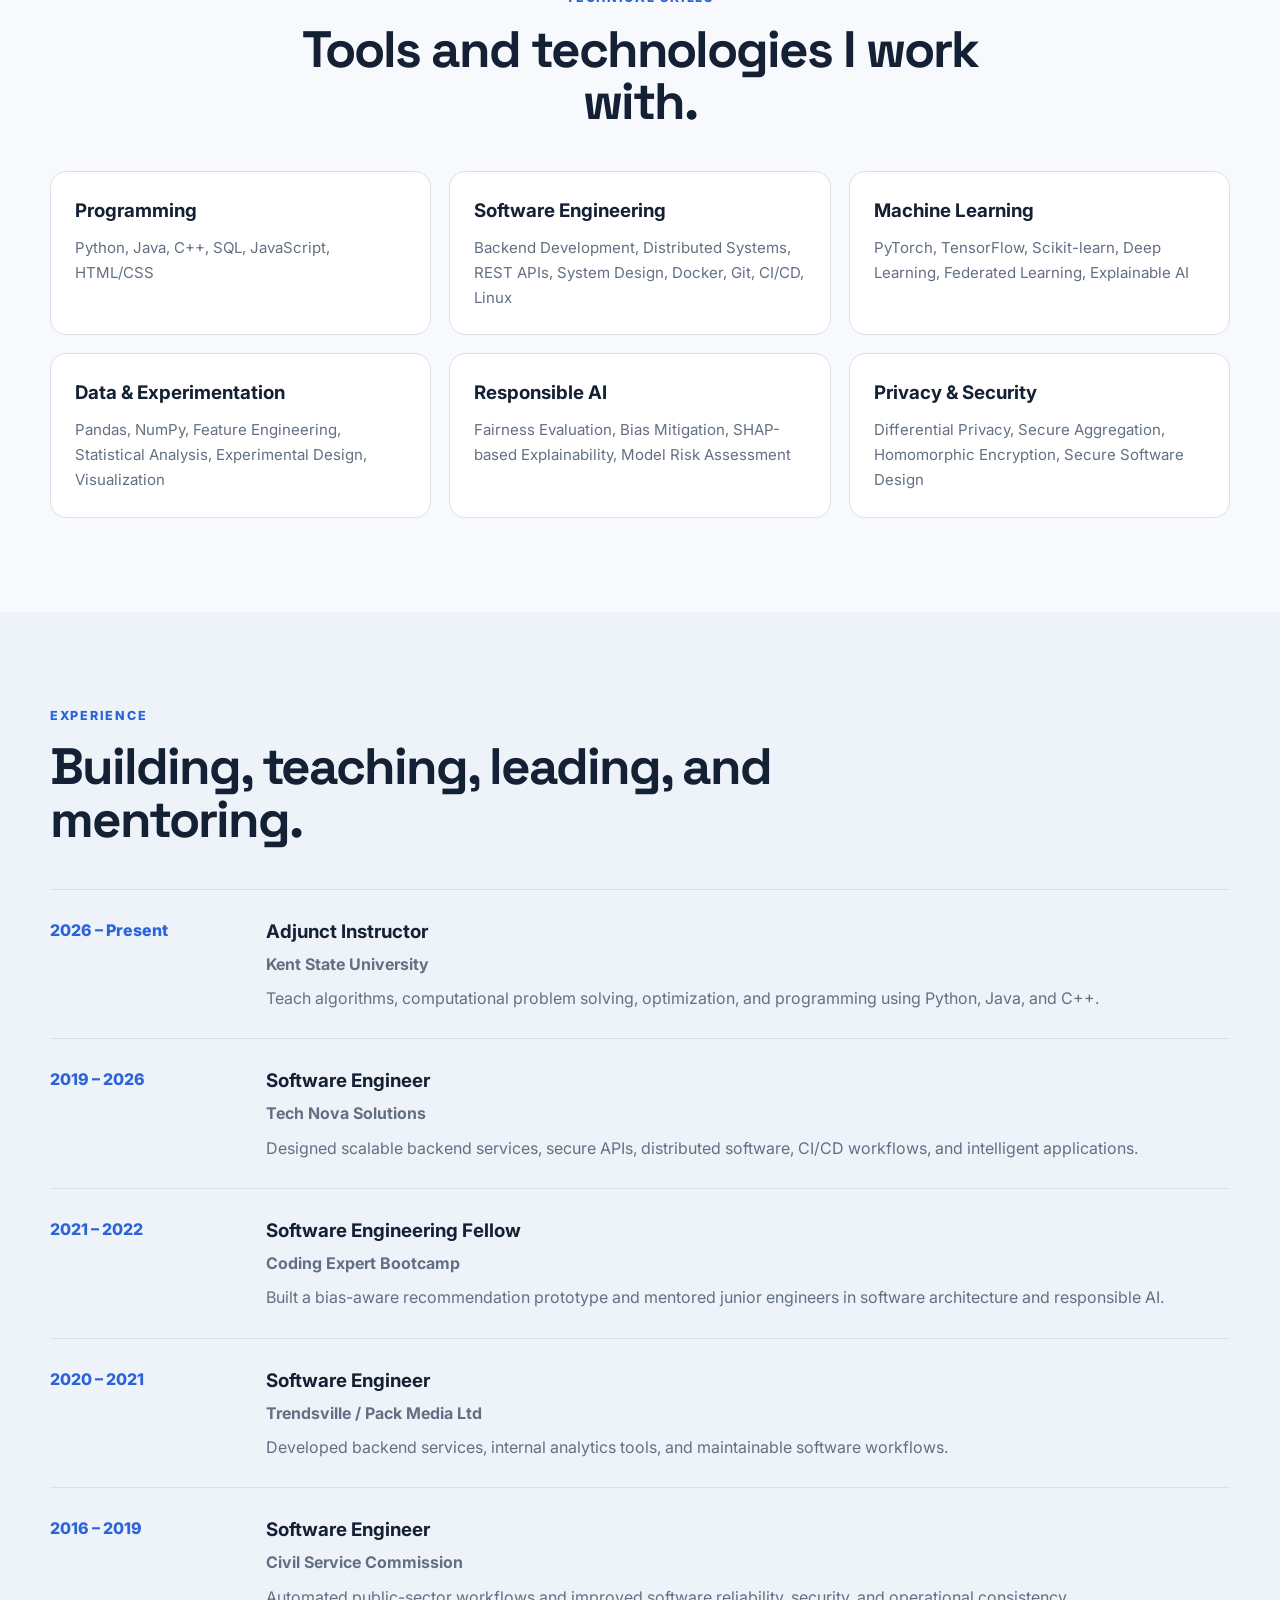
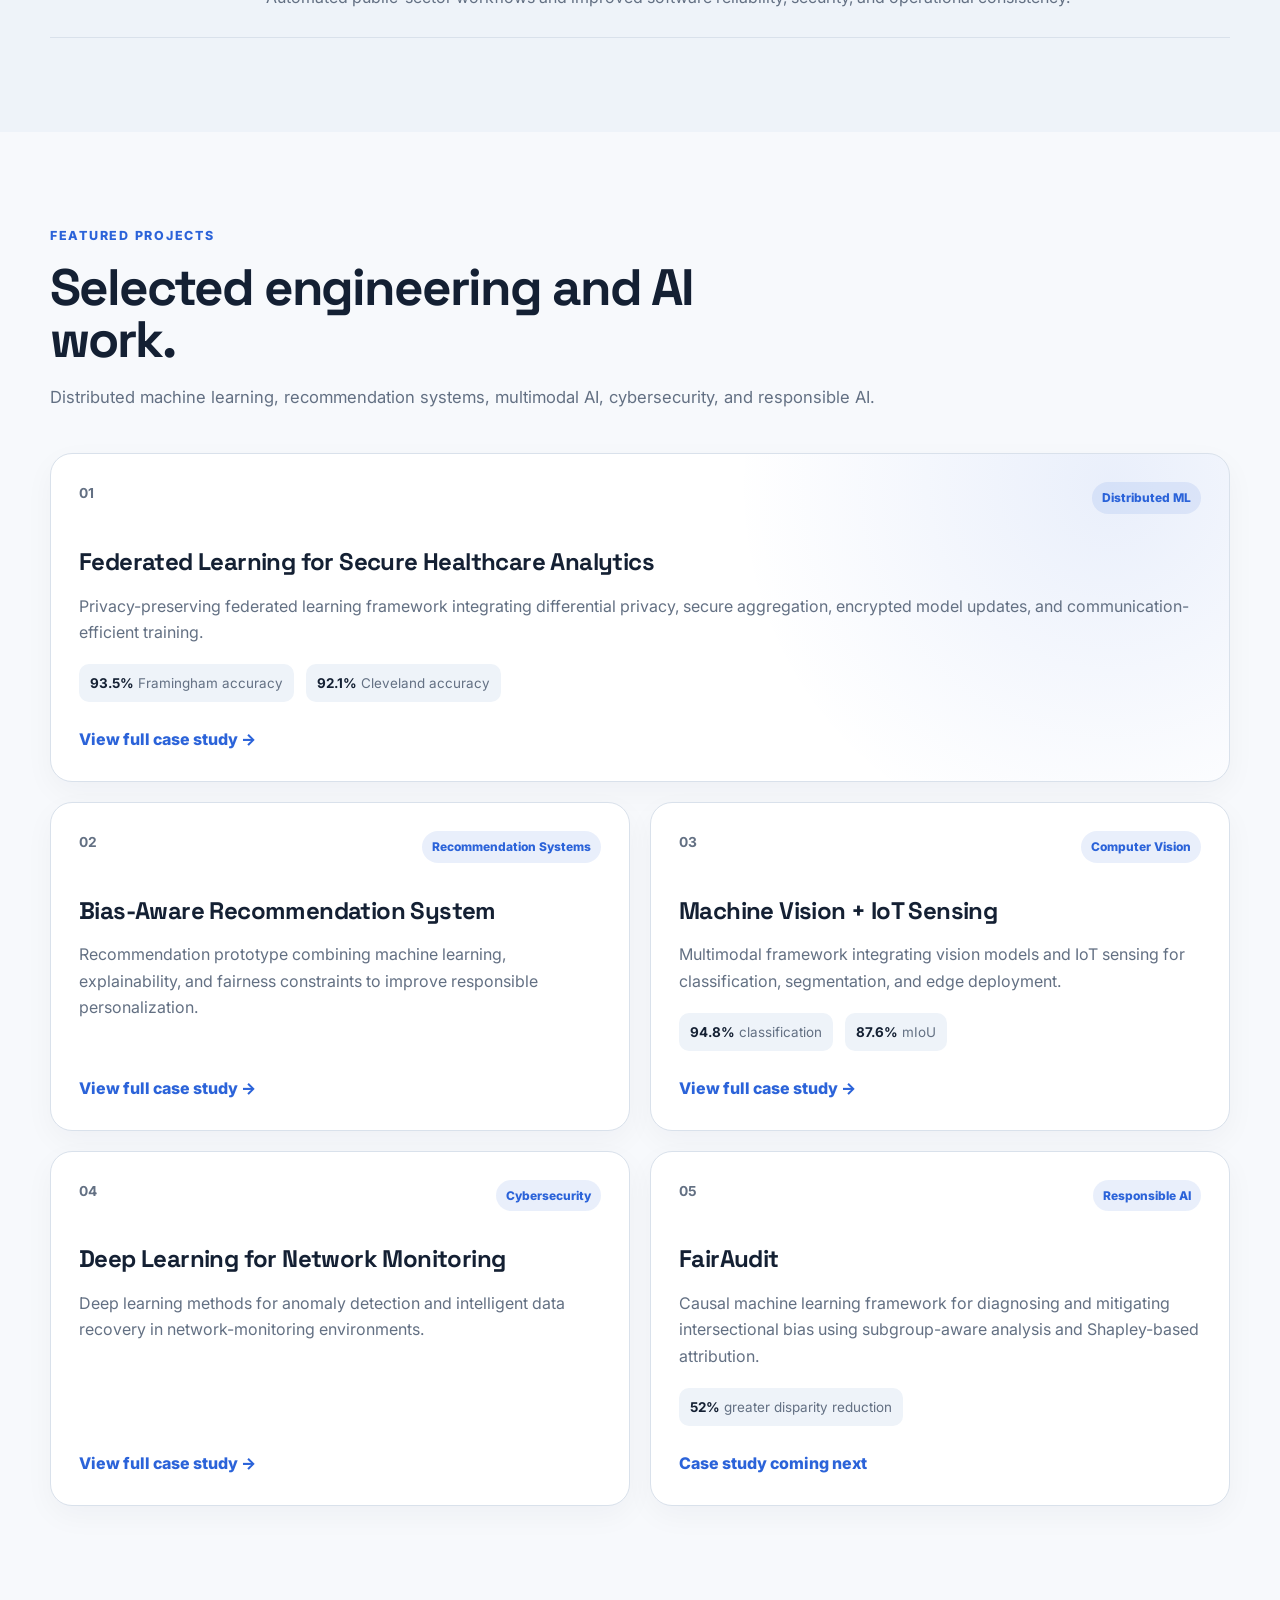
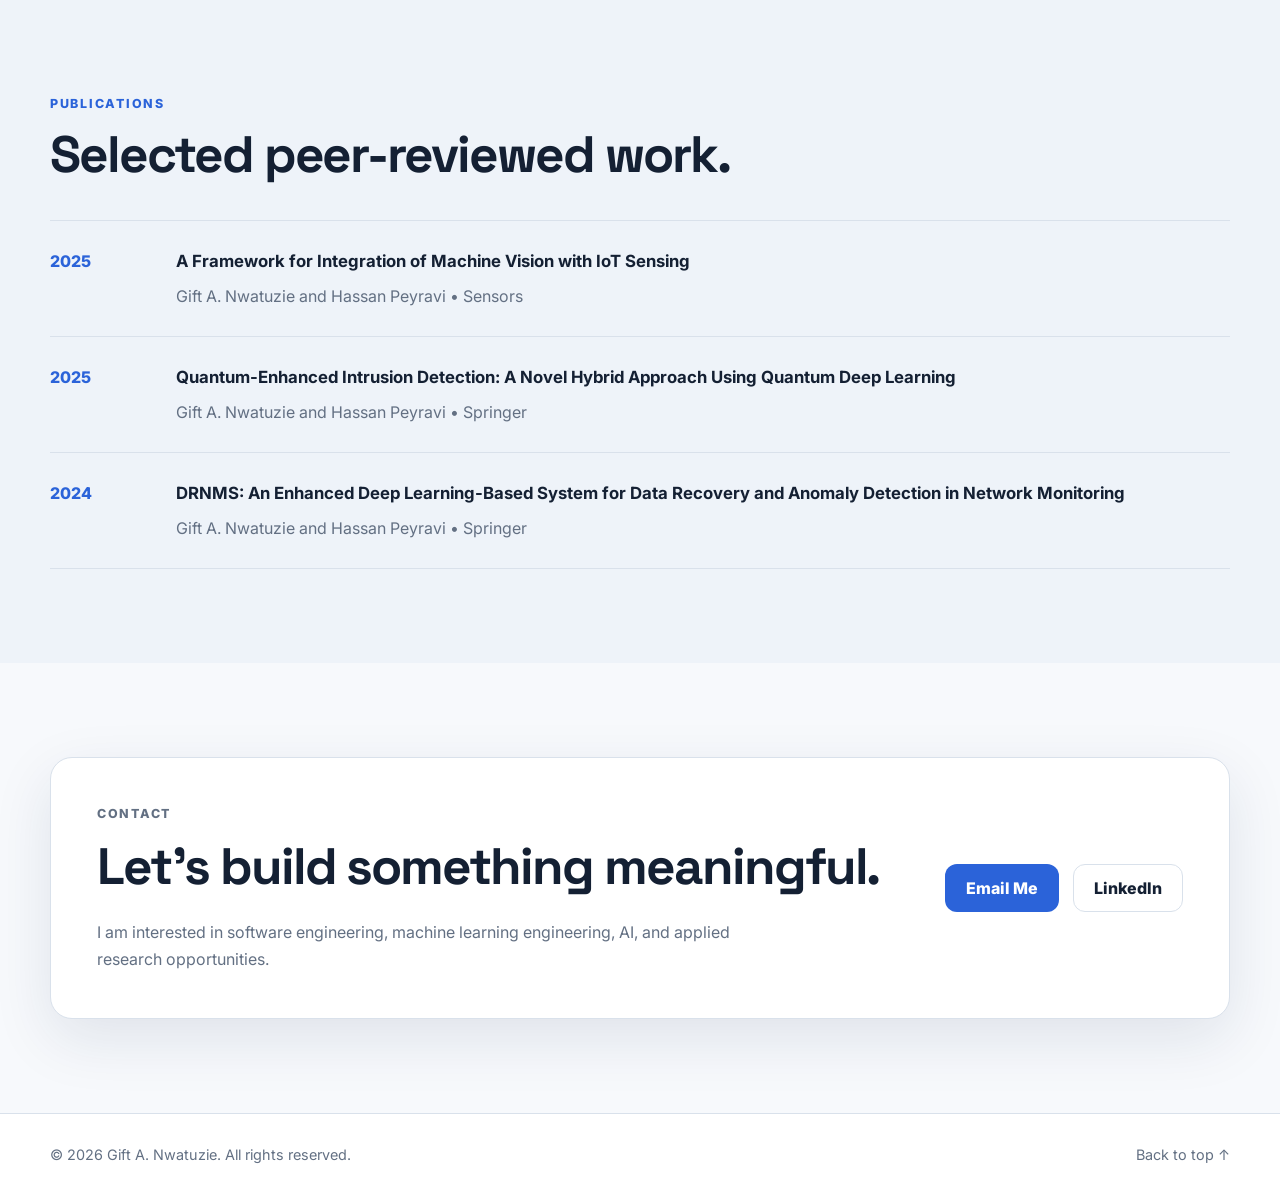
==== commit 68f7b682: "Add files via upload" ====
--- a/index.html
+++ b/index.html
@@ -105,7 +105,7 @@
       <article class="project-card project-featured reveal"><div class="project-topline"><span>01</span><span class="project-tag">Distributed ML</span></div><h3>Federated Learning for Secure Healthcare Analytics</h3><p>Privacy-preserving federated learning framework integrating differential privacy, secure aggregation, encrypted model updates, and communication-efficient training.</p><div class="metric-row"><span><strong>93.5%</strong> Framingham accuracy</span><span><strong>92.1%</strong> Cleveland accuracy</span></div><a class="text-link" href="projects/federated-learning.html">View full case study →</a></article>
       <article class="project-card reveal"><div class="project-topline"><span>02</span><span class="project-tag">Recommendation Systems</span></div><h3>Bias-Aware Recommendation System</h3><p>Recommendation prototype combining machine learning, explainability, and fairness constraints to improve responsible personalization.</p><a class="text-link" href="projects/recommendation-system.html">View full case study →</a></article>
       <article class="project-card reveal"><div class="project-topline"><span>03</span><span class="project-tag">Computer Vision</span></div><h3>Machine Vision + IoT Sensing</h3><p>Multimodal framework integrating vision models and IoT sensing for classification, segmentation, and edge deployment.</p><div class="metric-row"><span><strong>94.8%</strong> classification</span><span><strong>87.6%</strong> mIoU</span></div><a class="text-link" href="projects/machine-vision-iot.html">View full case study →</a></article>
-      <article class="project-card reveal"><div class="project-topline"><span>04</span><span class="project-tag">Cybersecurity</span></div><h3>Deep Learning for Network Monitoring</h3><p>Deep learning methods for anomaly detection and intelligent data recovery in network-monitoring environments.</p><a class="text-link" href="#projects">Case study coming next</a></article>
+      <article class="project-card reveal"><div class="project-topline"><span>04</span><span class="project-tag">Cybersecurity</span></div><h3>Deep Learning for Network Monitoring</h3><p>Deep learning methods for anomaly detection and intelligent data recovery in network-monitoring environments.</p><a class="text-link" href="projects/network-monitoring.html">View full case study →</a></article>
       <article class="project-card reveal"><div class="project-topline"><span>05</span><span class="project-tag">Responsible AI</span></div><h3>FairAudit</h3><p>Causal machine learning framework for diagnosing and mitigating intersectional bias using subgroup-aware analysis and Shapley-based attribution.</p><div class="metric-row"><span><strong>52%</strong> greater disparity reduction</span></div><a class="text-link" href="#projects">Case study coming next</a></article>
     </div>
   </div>
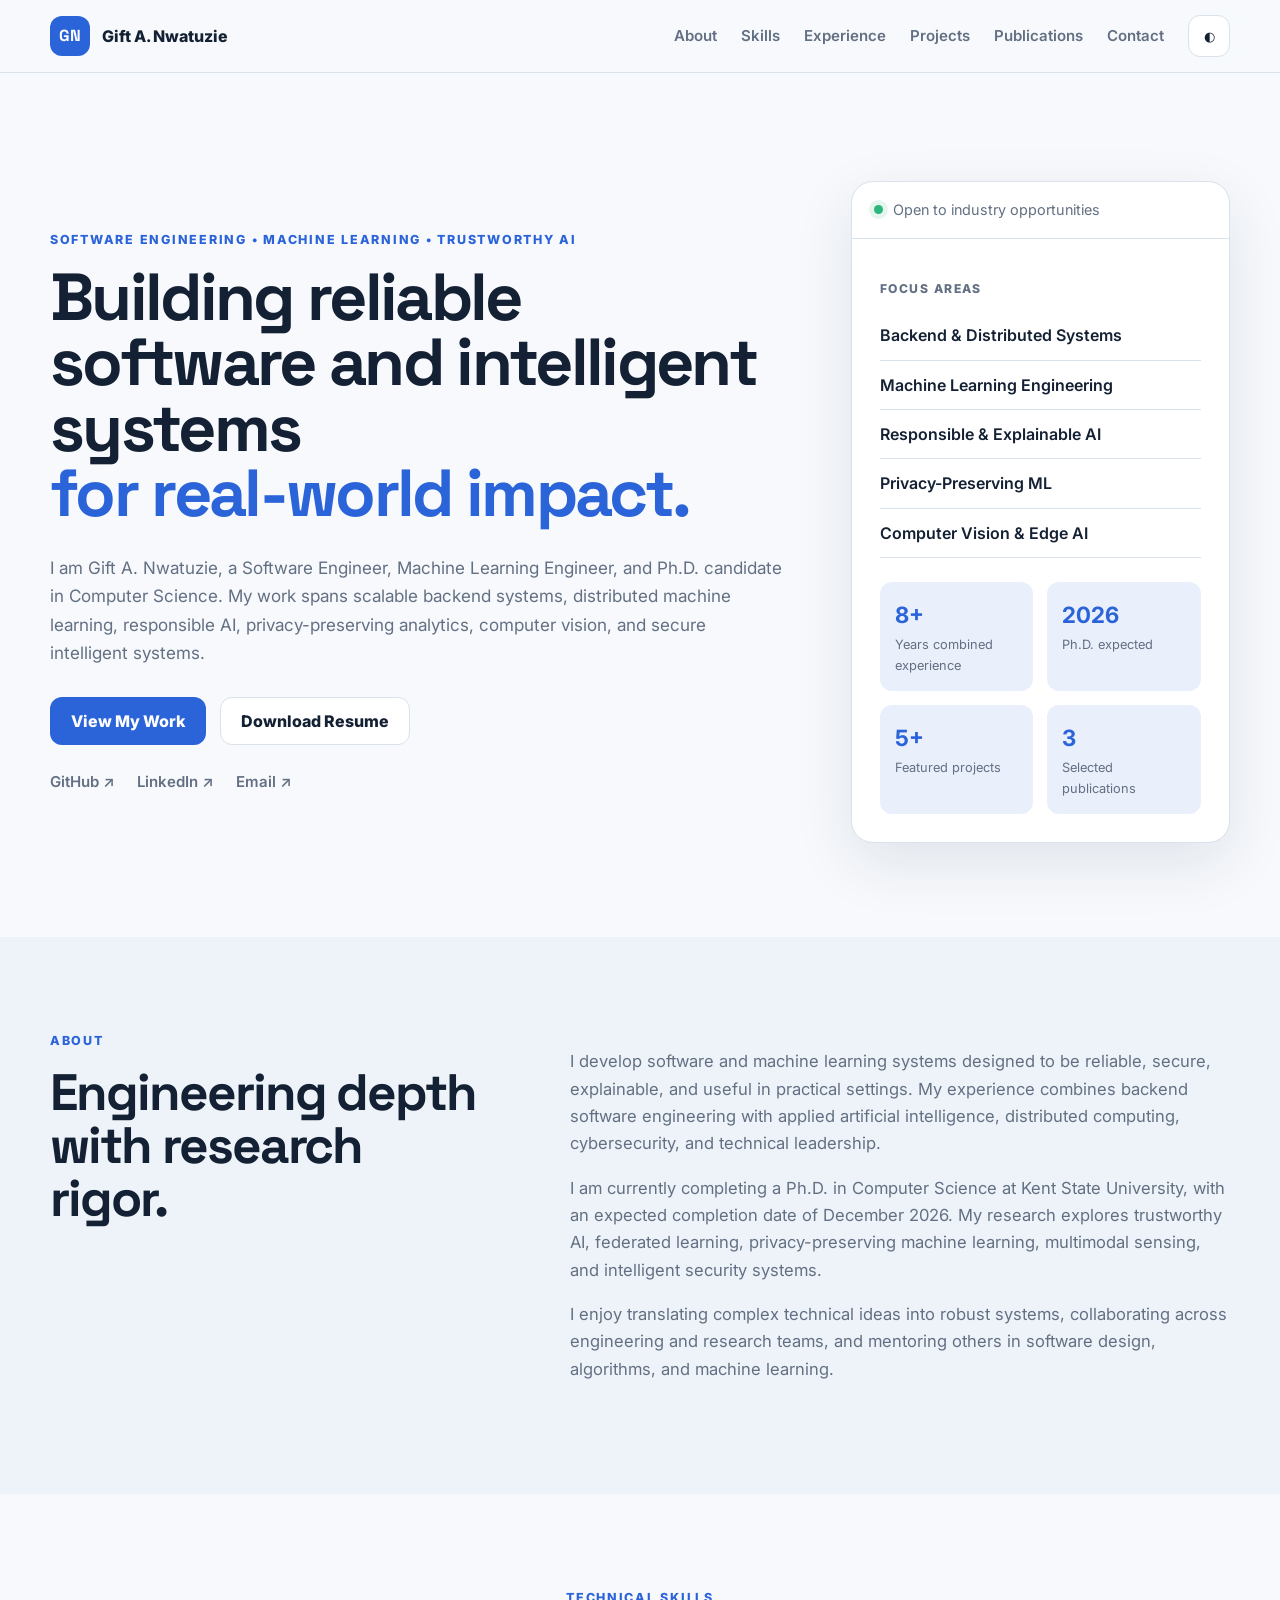
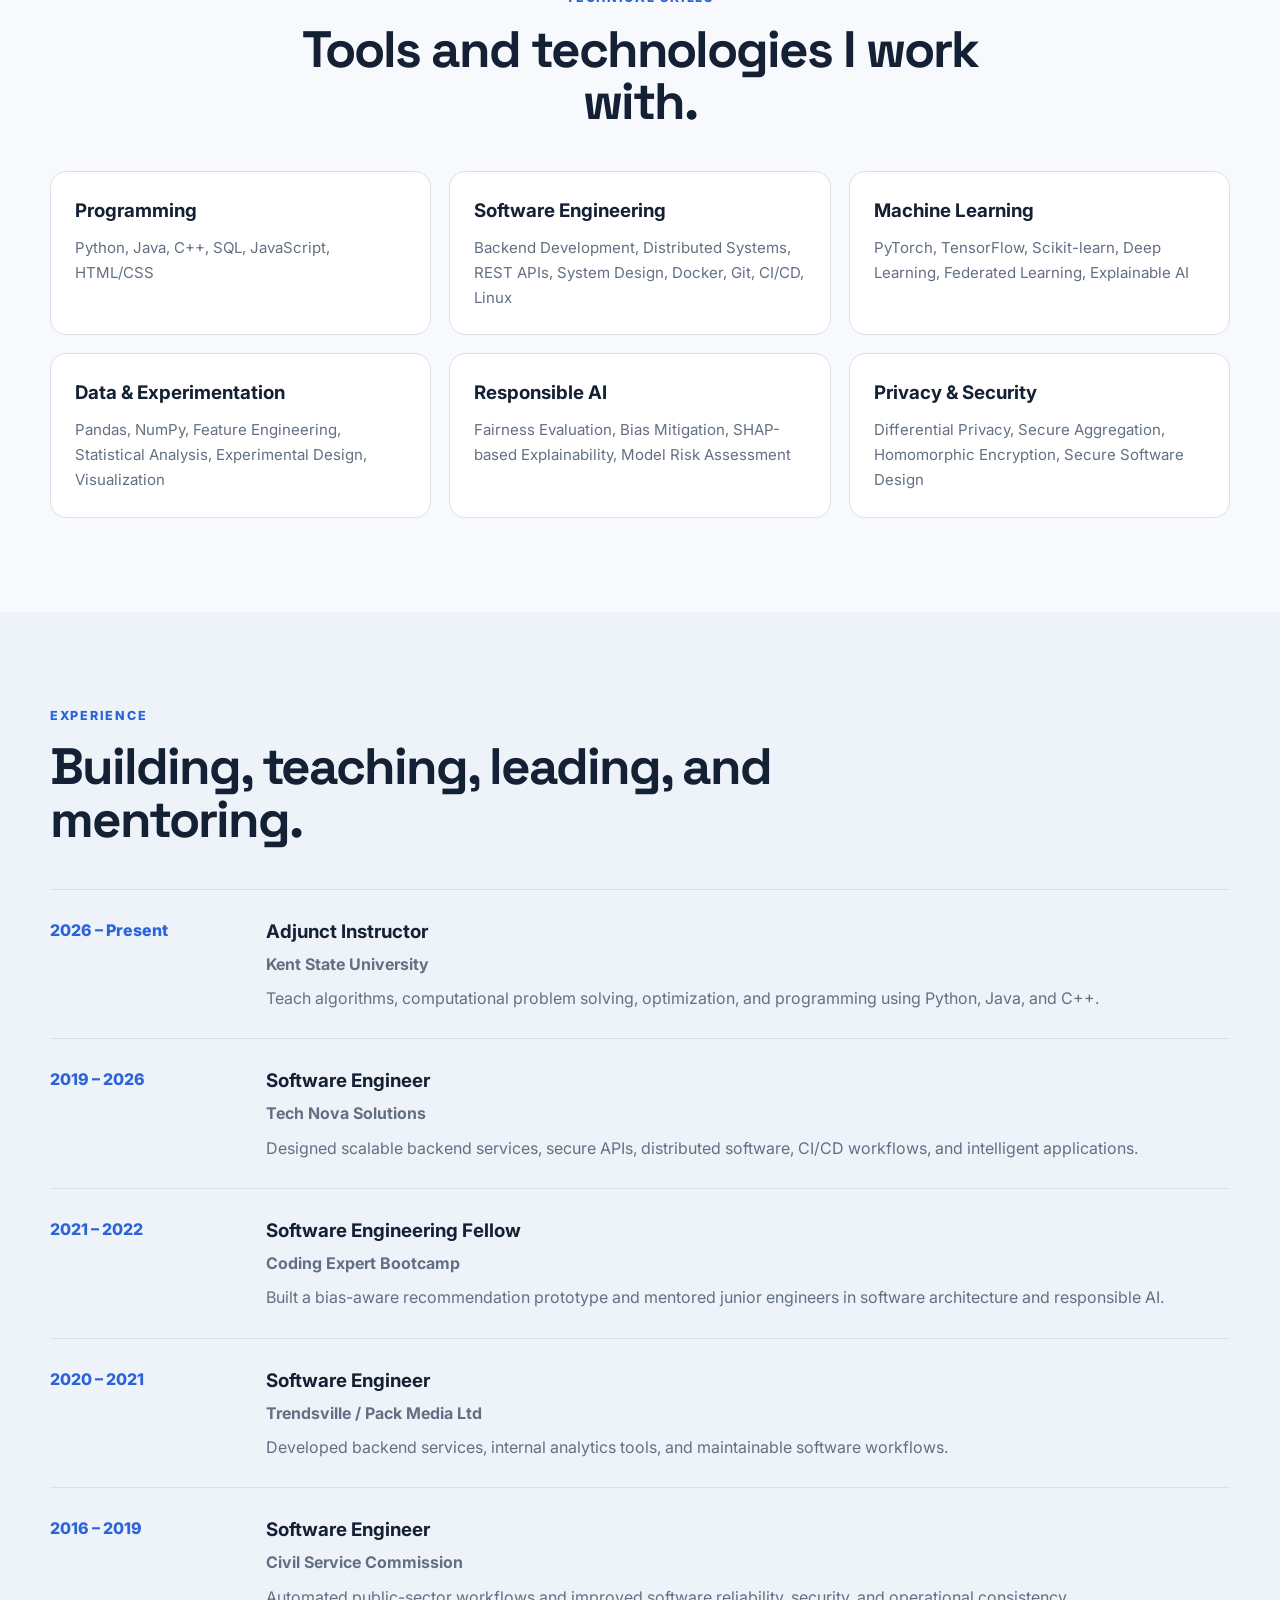
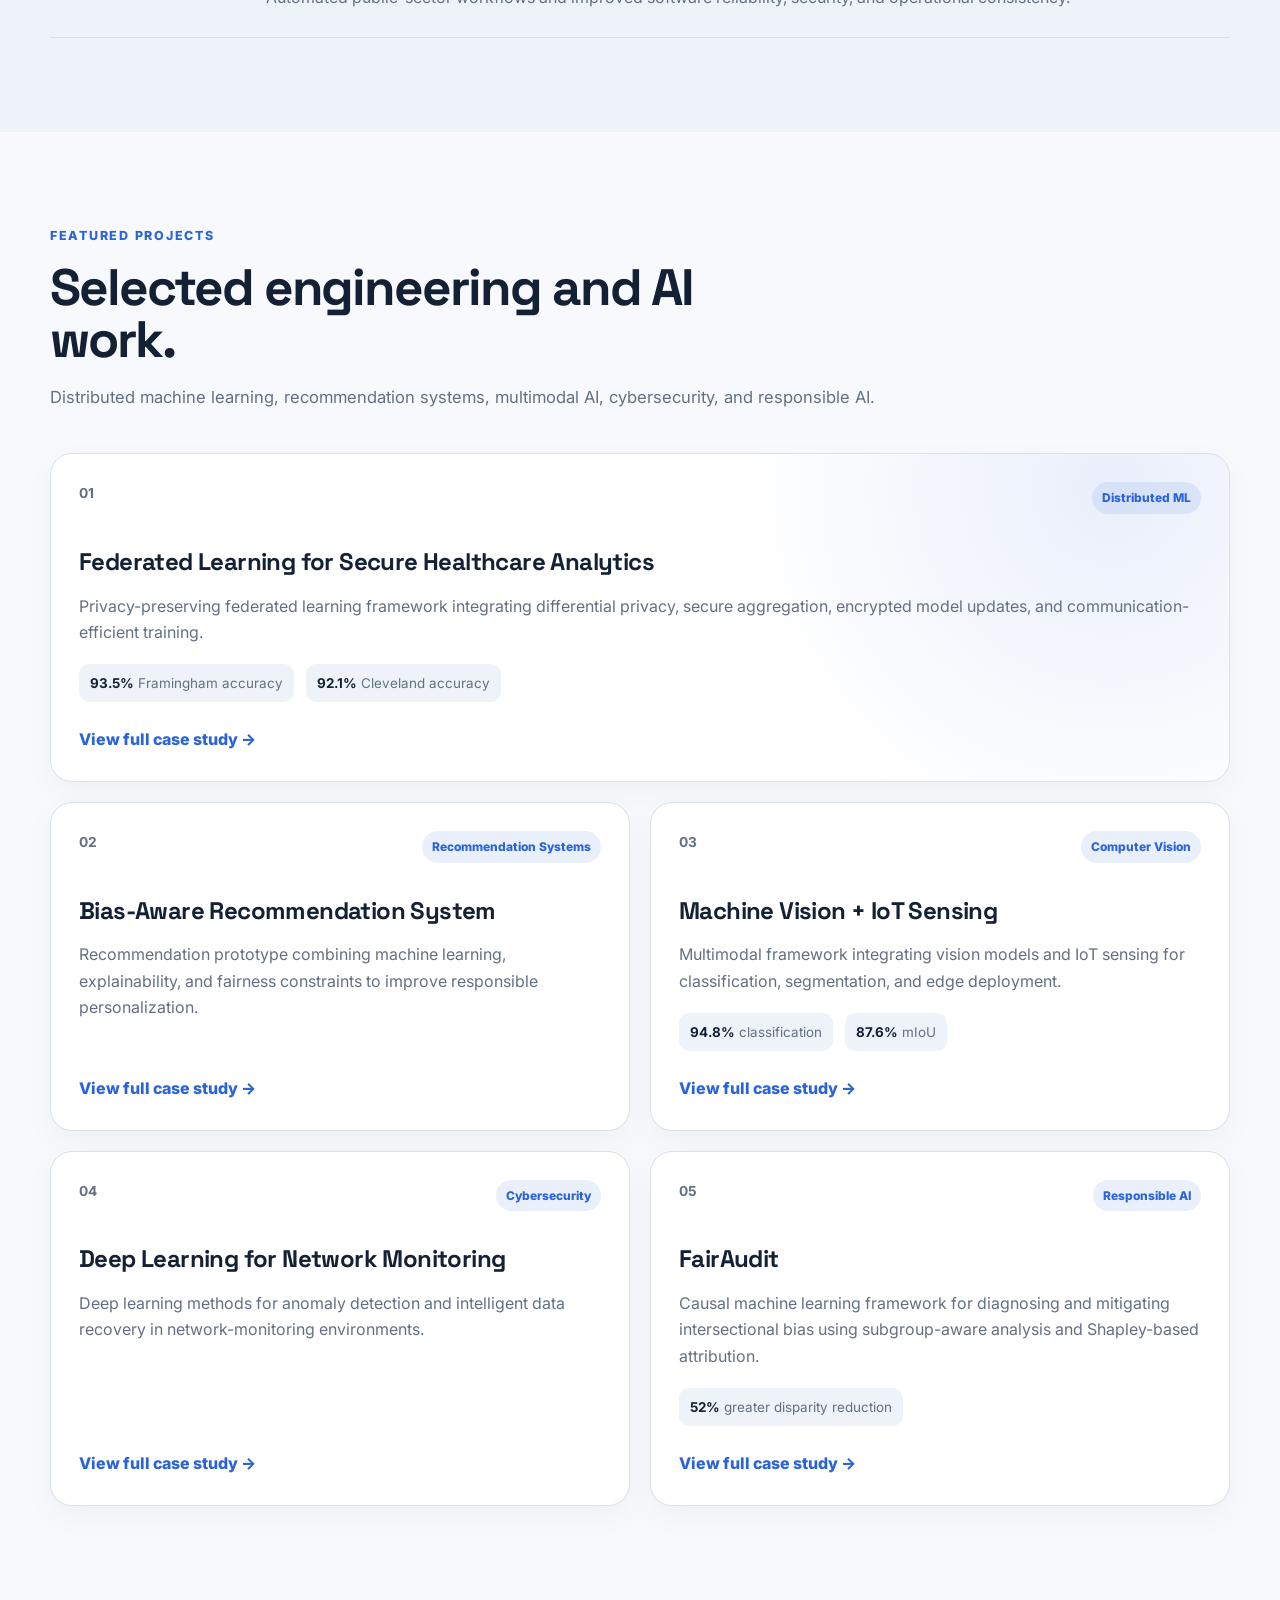
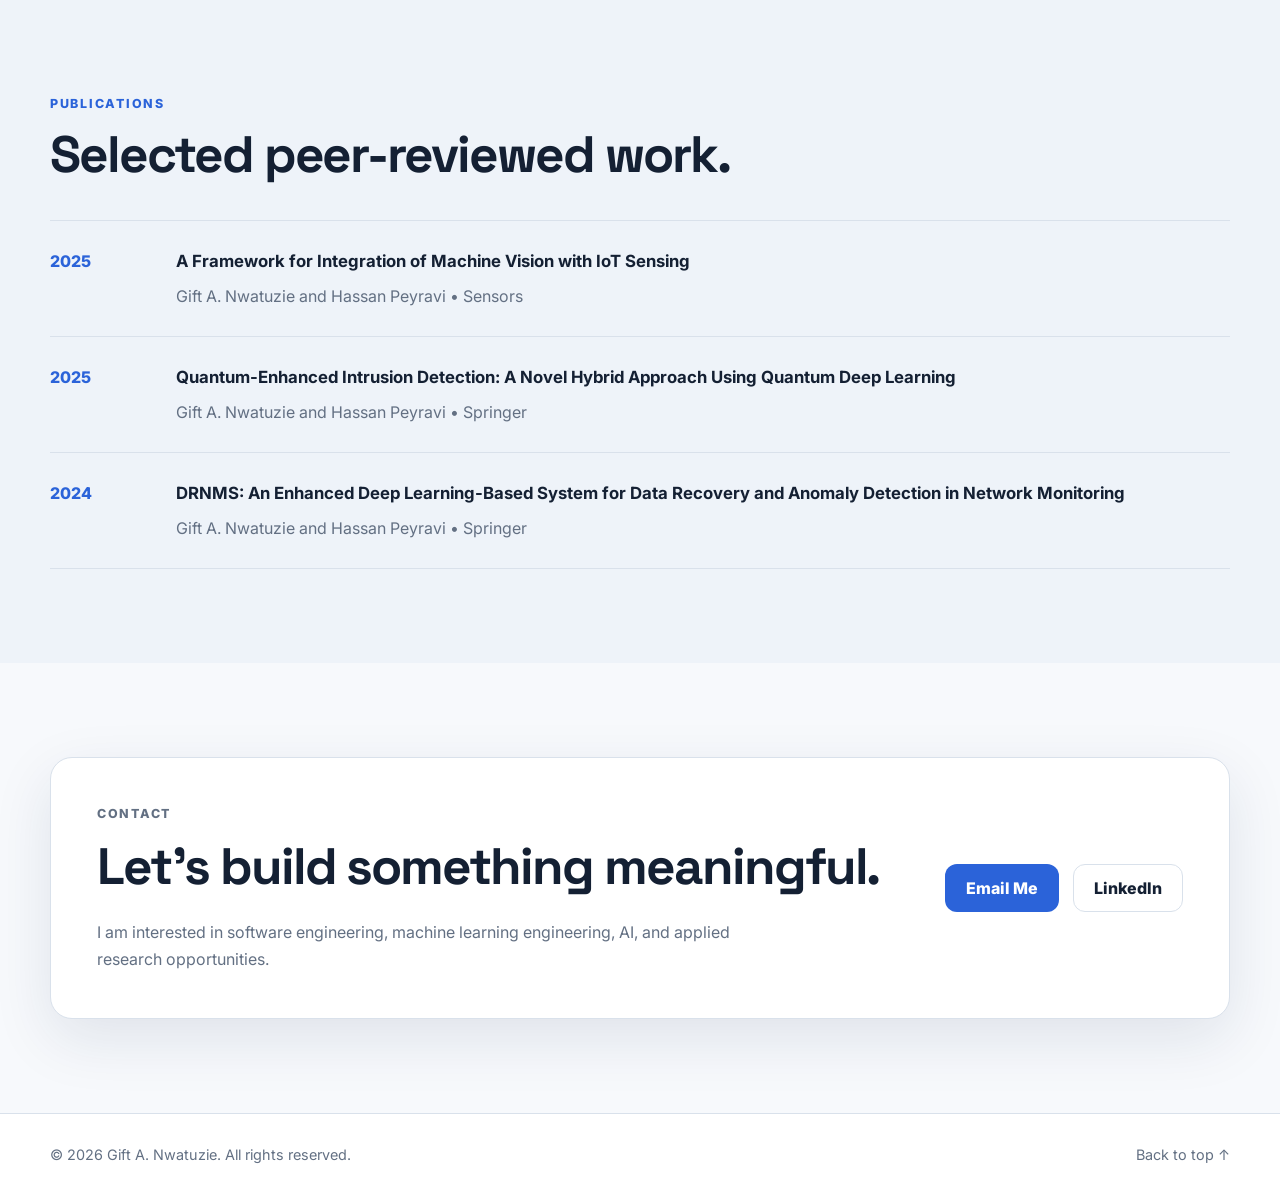
==== commit b65639f5: "Add files via upload" ====
--- a/index.html
+++ b/index.html
@@ -106,7 +106,7 @@
       <article class="project-card reveal"><div class="project-topline"><span>02</span><span class="project-tag">Recommendation Systems</span></div><h3>Bias-Aware Recommendation System</h3><p>Recommendation prototype combining machine learning, explainability, and fairness constraints to improve responsible personalization.</p><a class="text-link" href="projects/recommendation-system.html">View full case study →</a></article>
       <article class="project-card reveal"><div class="project-topline"><span>03</span><span class="project-tag">Computer Vision</span></div><h3>Machine Vision + IoT Sensing</h3><p>Multimodal framework integrating vision models and IoT sensing for classification, segmentation, and edge deployment.</p><div class="metric-row"><span><strong>94.8%</strong> classification</span><span><strong>87.6%</strong> mIoU</span></div><a class="text-link" href="projects/machine-vision-iot.html">View full case study →</a></article>
       <article class="project-card reveal"><div class="project-topline"><span>04</span><span class="project-tag">Cybersecurity</span></div><h3>Deep Learning for Network Monitoring</h3><p>Deep learning methods for anomaly detection and intelligent data recovery in network-monitoring environments.</p><a class="text-link" href="projects/network-monitoring.html">View full case study →</a></article>
-      <article class="project-card reveal"><div class="project-topline"><span>05</span><span class="project-tag">Responsible AI</span></div><h3>FairAudit</h3><p>Causal machine learning framework for diagnosing and mitigating intersectional bias using subgroup-aware analysis and Shapley-based attribution.</p><div class="metric-row"><span><strong>52%</strong> greater disparity reduction</span></div><a class="text-link" href="#projects">Case study coming next</a></article>
+      <article class="project-card reveal"><div class="project-topline"><span>05</span><span class="project-tag">Responsible AI</span></div><h3>FairAudit</h3><p>Causal machine learning framework for diagnosing and mitigating intersectional bias using subgroup-aware analysis and Shapley-based attribution.</p><div class="metric-row"><span><strong>52%</strong> greater disparity reduction</span></div><a class="text-link" href="projects/fairaudit.html">View full case study →</a></article>
     </div>
   </div>
 </section>
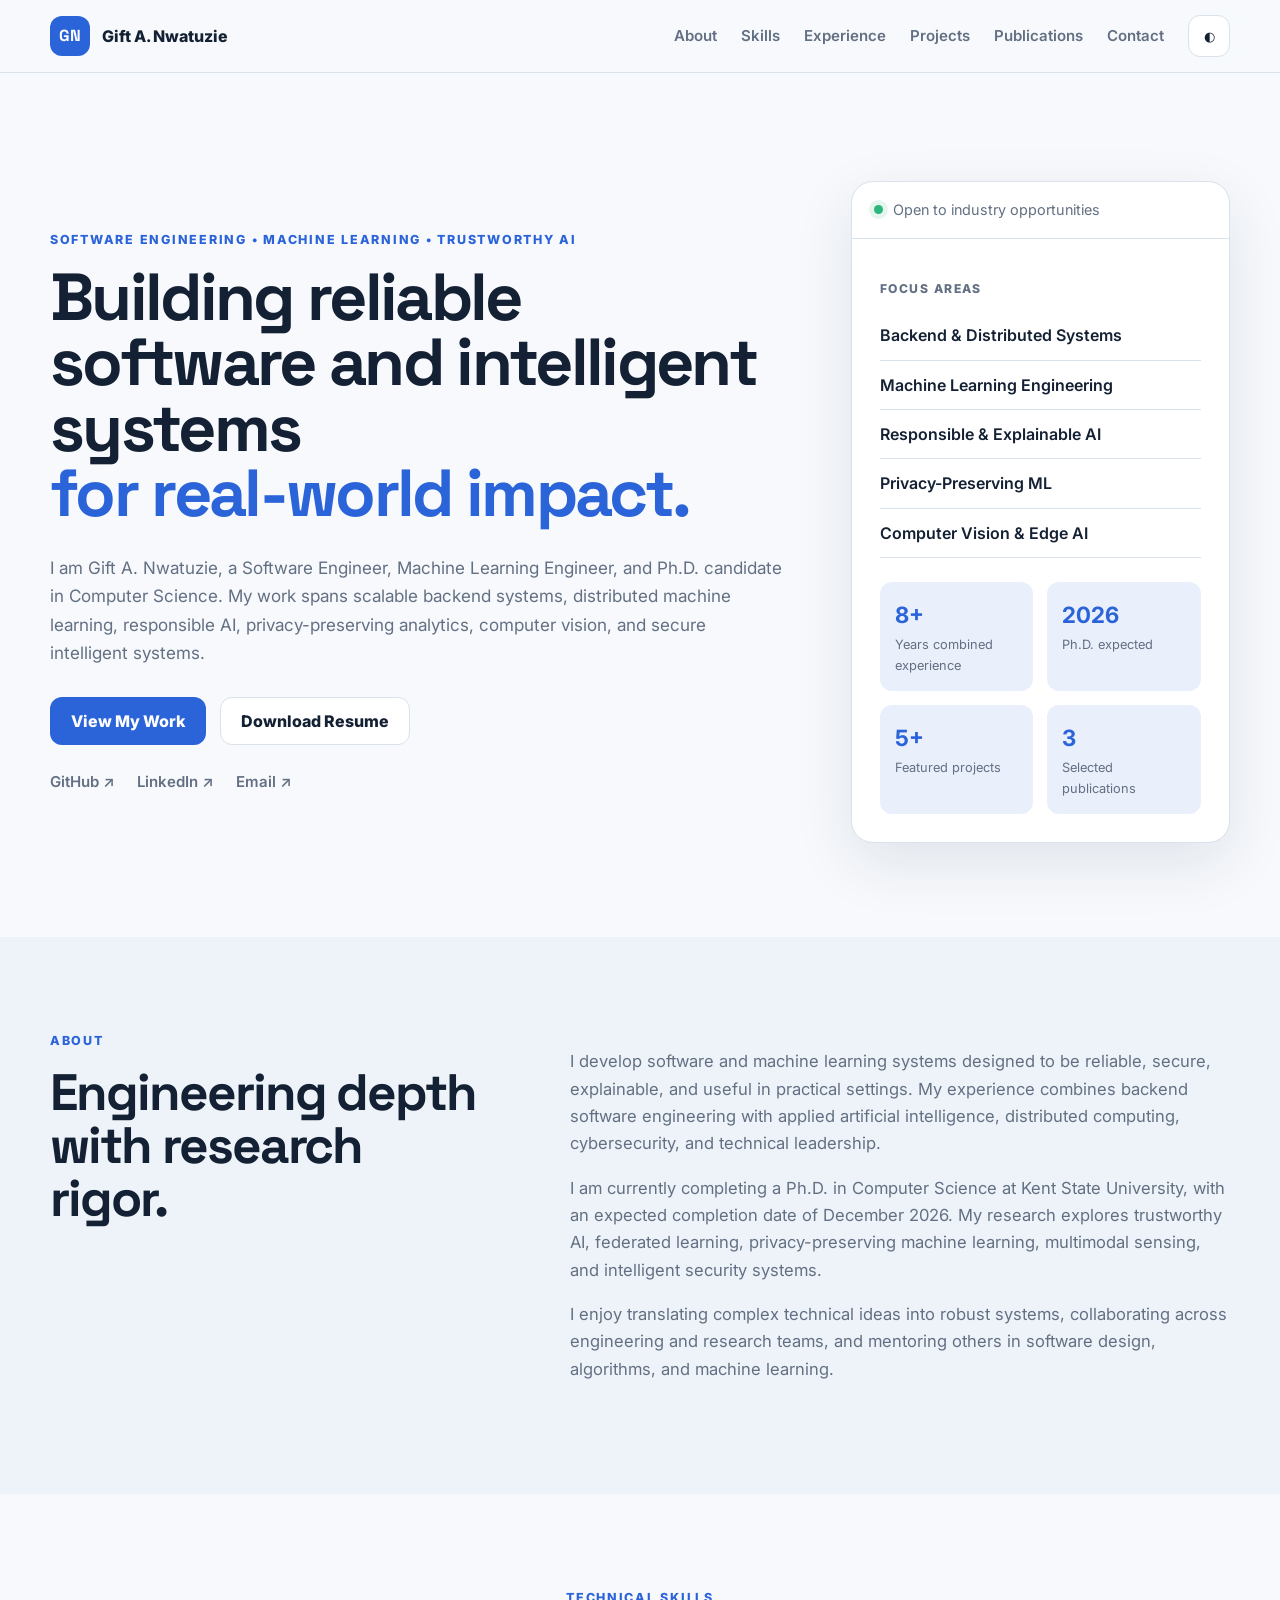
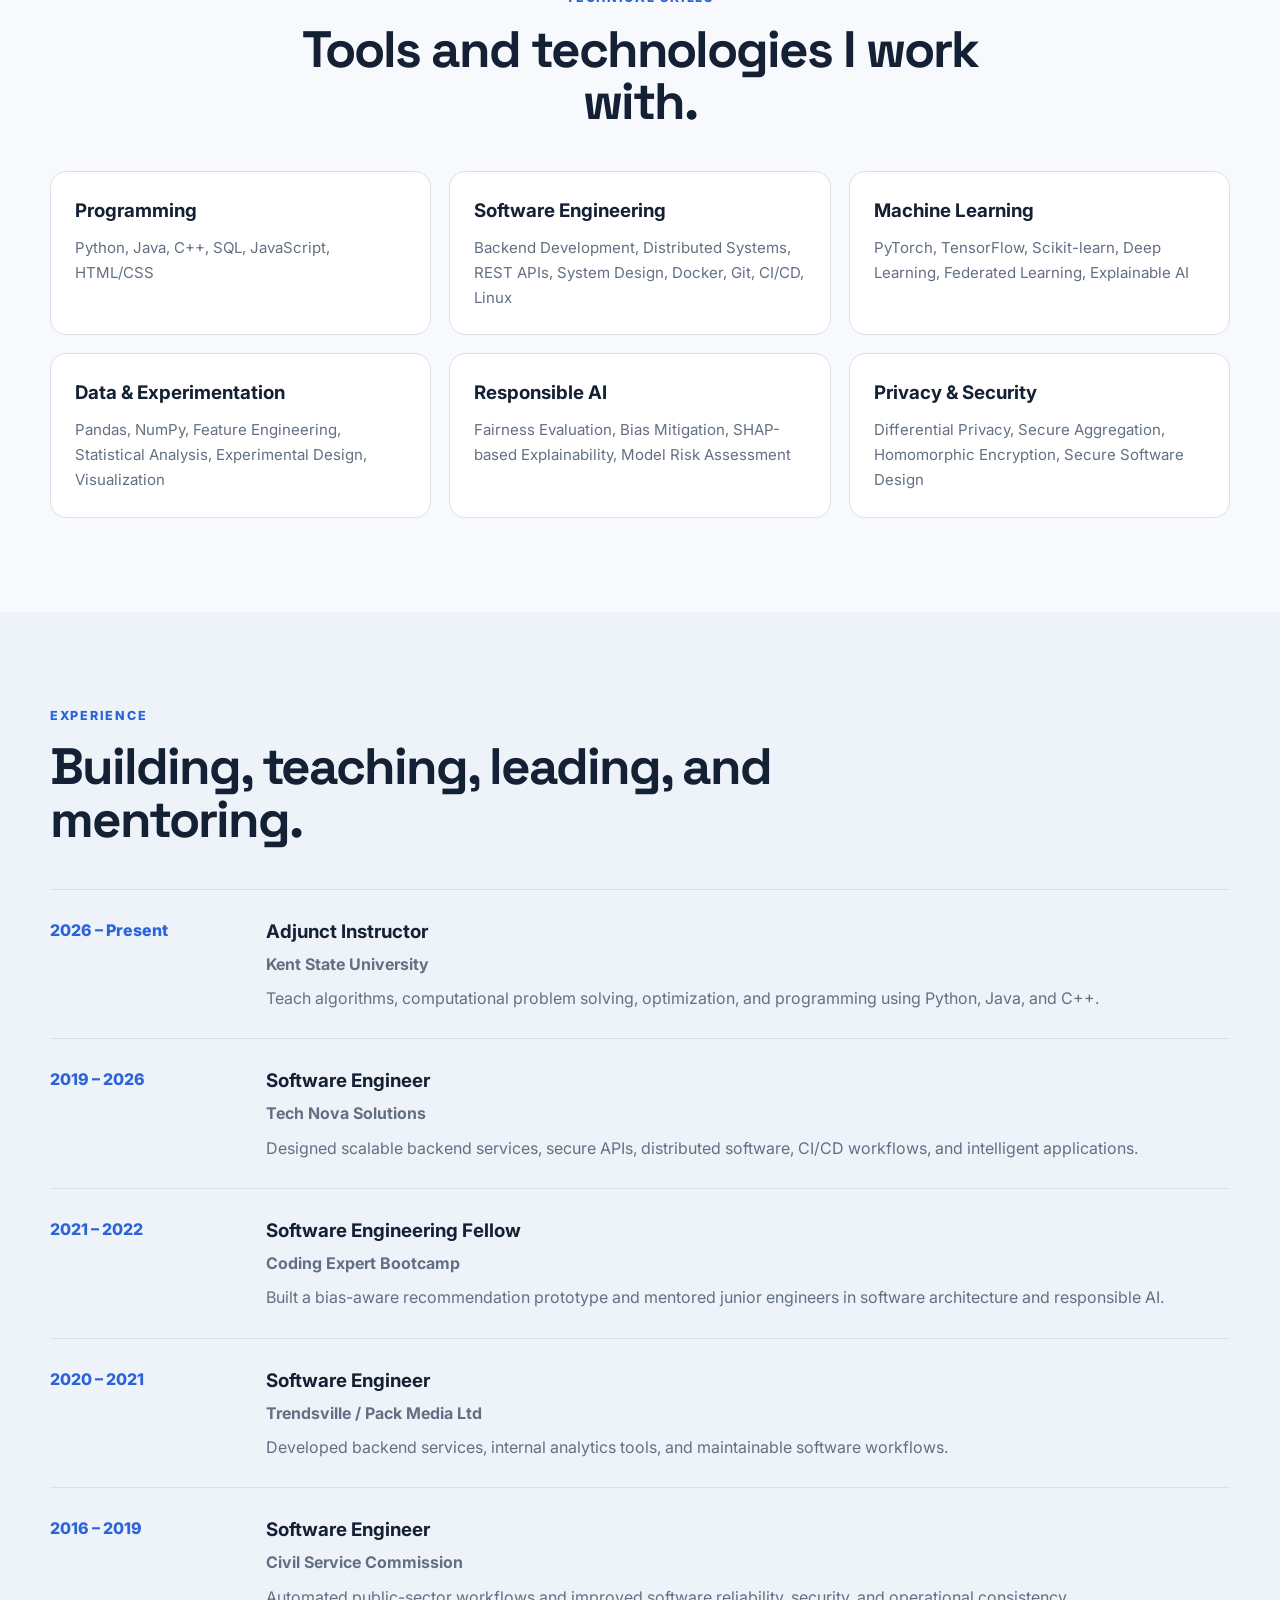
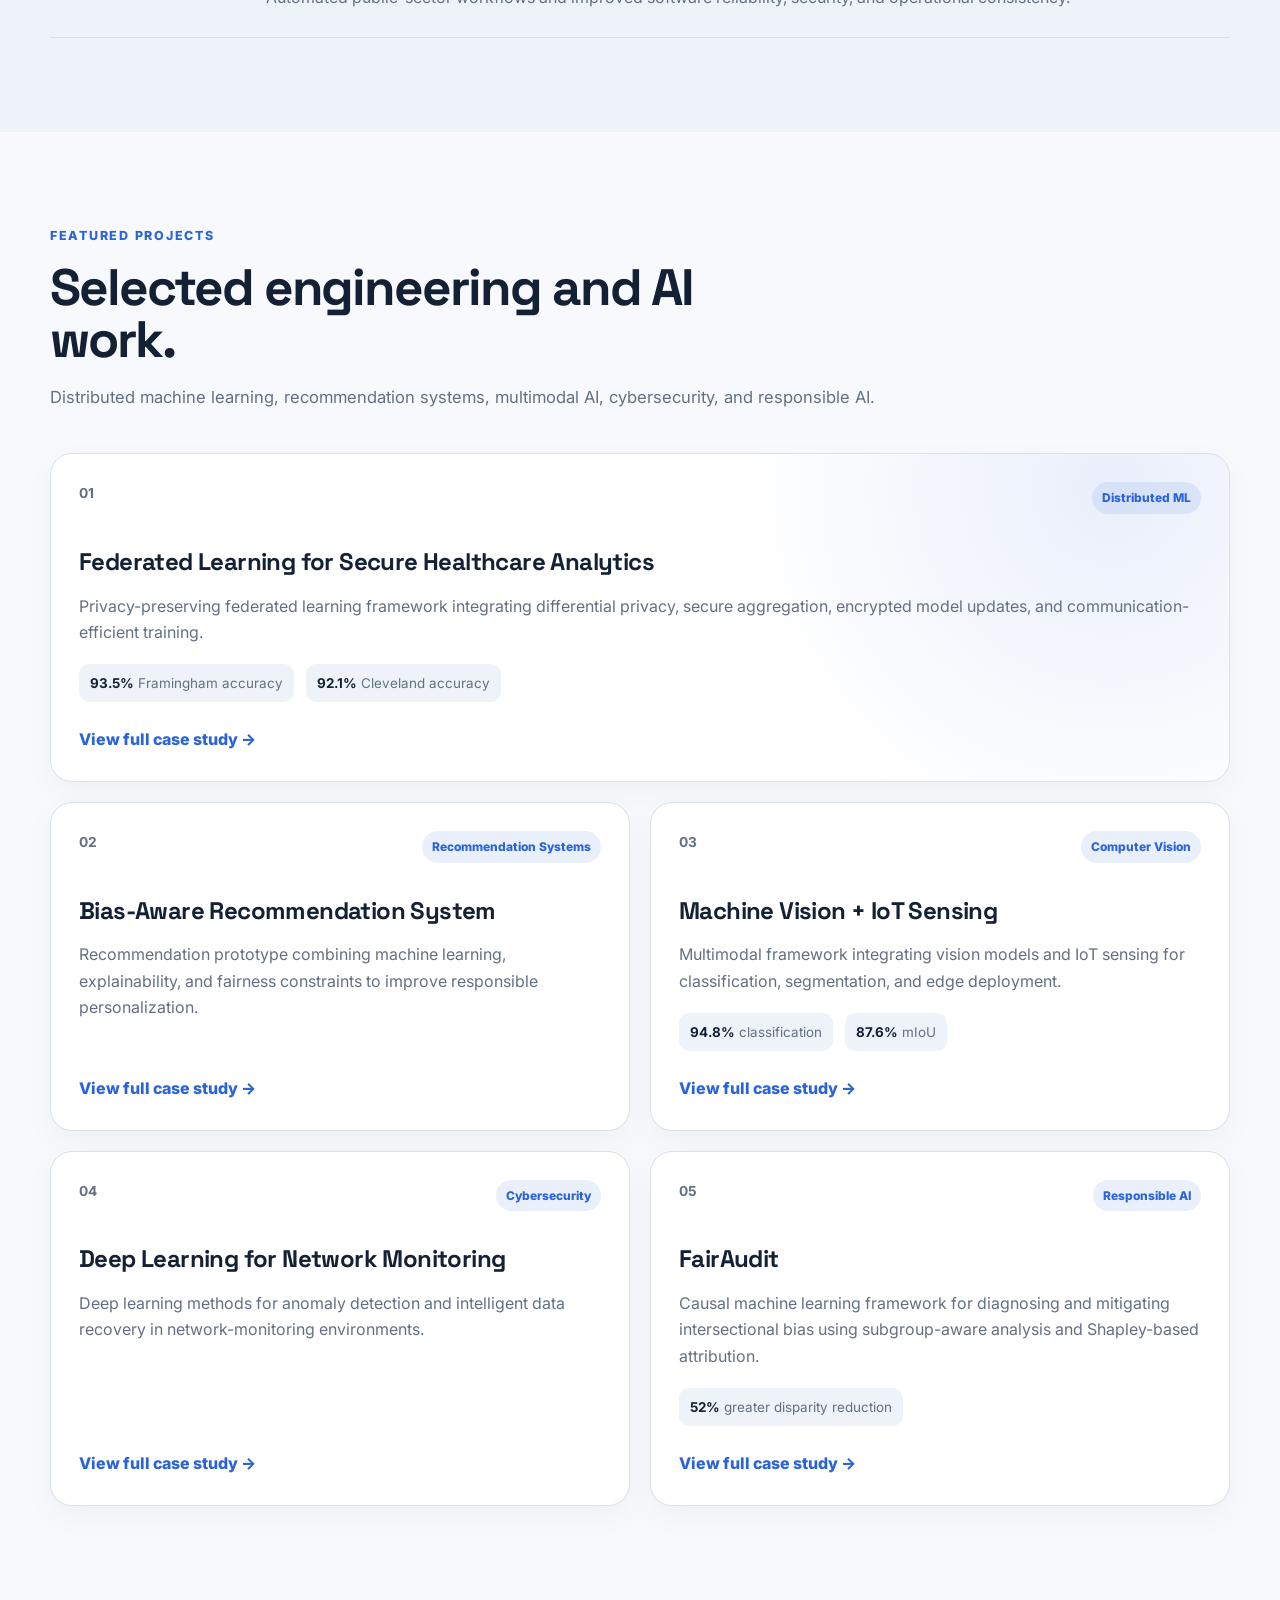
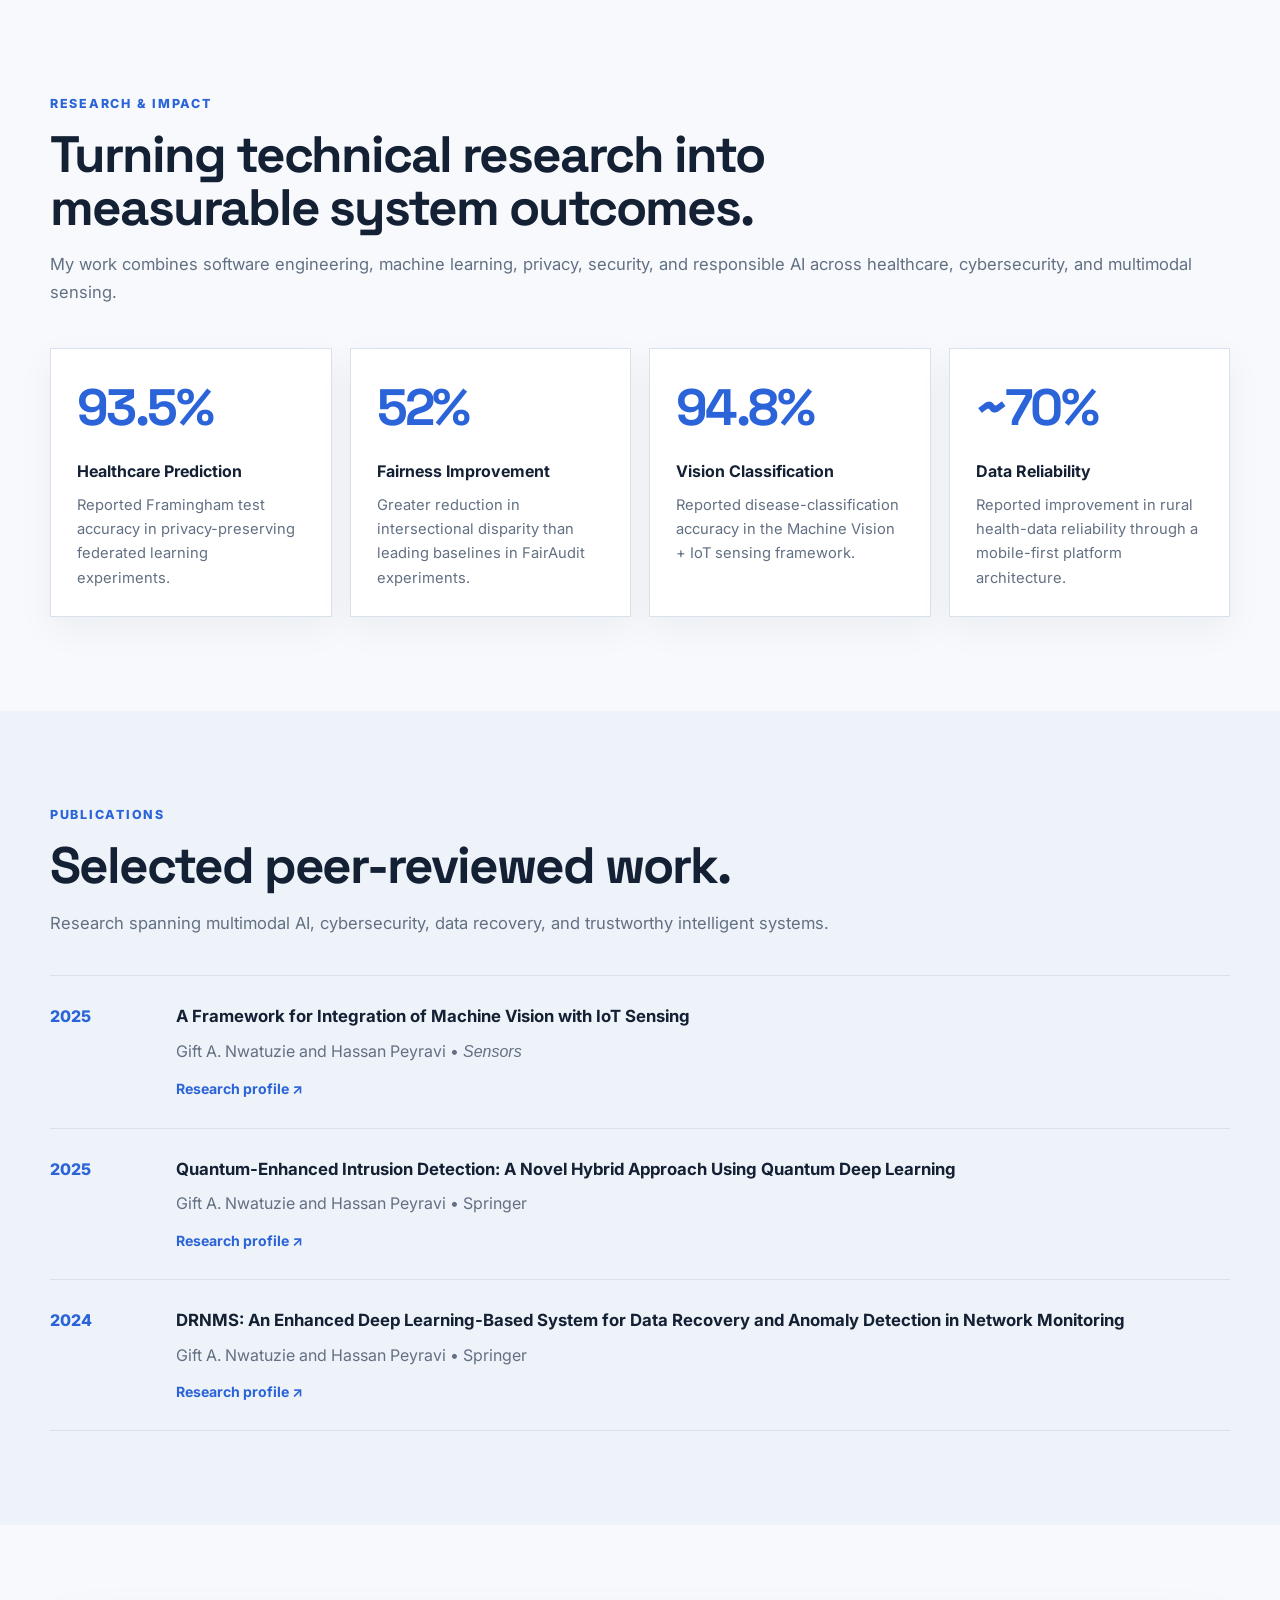
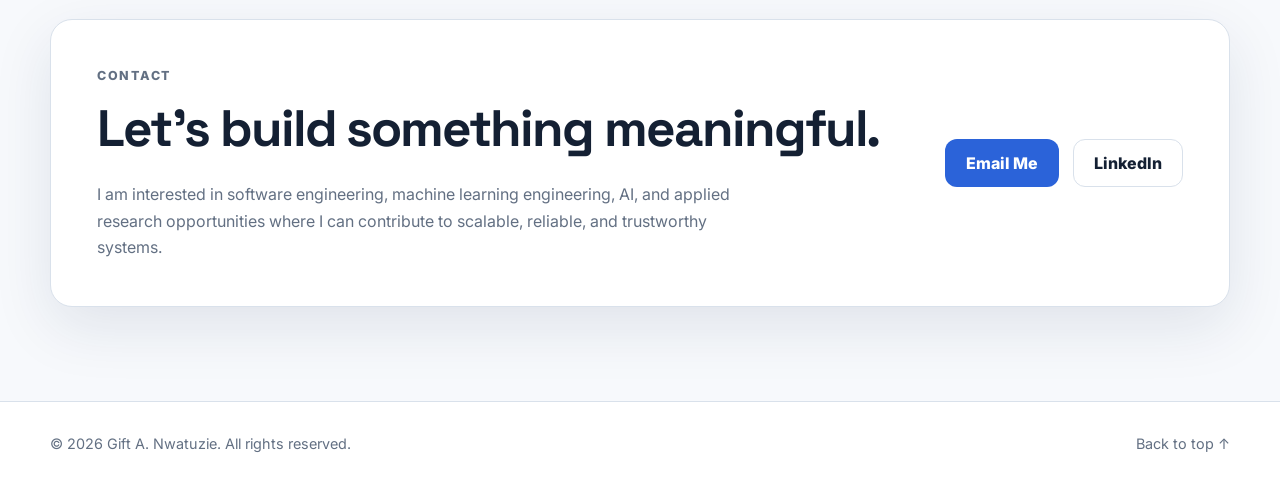
==== commit 9d7dd0d4: "Add files via upload" ====
--- a/index.html
+++ b/index.html
@@ -111,20 +111,98 @@
   </div>
 </section>
 
+
+<section class="section impact-section" id="impact">
+  <div class="container">
+    <div class="section-heading reveal">
+      <p class="eyebrow">RESEARCH & IMPACT</p>
+      <h2>Turning technical research into measurable system outcomes.</h2>
+      <p class="section-subtext">
+        My work combines software engineering, machine learning, privacy, security,
+        and responsible AI across healthcare, cybersecurity, and multimodal sensing.
+      </p>
+    </div>
+
+    <div class="impact-grid">
+      <article class="impact-card reveal">
+        <span class="impact-number">93.5%</span>
+        <h3>Healthcare Prediction</h3>
+        <p>Reported Framingham test accuracy in privacy-preserving federated learning experiments.</p>
+      </article>
+
+      <article class="impact-card reveal">
+        <span class="impact-number">52%</span>
+        <h3>Fairness Improvement</h3>
+        <p>Greater reduction in intersectional disparity than leading baselines in FairAudit experiments.</p>
+      </article>
+
+      <article class="impact-card reveal">
+        <span class="impact-number">94.8%</span>
+        <h3>Vision Classification</h3>
+        <p>Reported disease-classification accuracy in the Machine Vision + IoT sensing framework.</p>
+      </article>
+
+      <article class="impact-card reveal">
+        <span class="impact-number">~70%</span>
+        <h3>Data Reliability</h3>
+        <p>Reported improvement in rural health-data reliability through a mobile-first platform architecture.</p>
+      </article>
+    </div>
+  </div>
+</section>
+
+
 <section class="section section-muted" id="publications">
   <div class="container">
-    <div class="section-heading reveal"><p class="eyebrow">PUBLICATIONS</p><h2>Selected peer-reviewed work.</h2></div>
+    <div class="section-heading reveal">
+      <p class="eyebrow">PUBLICATIONS</p>
+      <h2>Selected peer-reviewed work.</h2>
+      <p class="section-subtext">
+        Research spanning multimodal AI, cybersecurity, data recovery, and trustworthy intelligent systems.
+      </p>
+    </div>
+
     <div class="publication-list">
-      <article class="publication-item reveal"><span class="pub-year">2025</span><div><h3>A Framework for Integration of Machine Vision with IoT Sensing</h3><p>Gift A. Nwatuzie and Hassan Peyravi • Sensors</p></div></article>
-      <article class="publication-item reveal"><span class="pub-year">2025</span><div><h3>Quantum-Enhanced Intrusion Detection: A Novel Hybrid Approach Using Quantum Deep Learning</h3><p>Gift A. Nwatuzie and Hassan Peyravi • Springer</p></div></article>
-      <article class="publication-item reveal"><span class="pub-year">2024</span><div><h3>DRNMS: An Enhanced Deep Learning-Based System for Data Recovery and Anomaly Detection in Network Monitoring</h3><p>Gift A. Nwatuzie and Hassan Peyravi • Springer</p></div></article>
-    </div>
-  </div>
-</section>
+      <article class="publication-item reveal">
+        <span class="pub-year">2025</span>
+        <div>
+          <h3>A Framework for Integration of Machine Vision with IoT Sensing</h3>
+          <p>Gift A. Nwatuzie and Hassan Peyravi • <em>Sensors</em></p>
+          <div class="pub-links">
+            <a href="https://www.researchgate.net/profile/Gift-Nwatuzie" target="_blank" rel="noopener">Research profile ↗</a>
+          </div>
+        </div>
+      </article>
+
+      <article class="publication-item reveal">
+        <span class="pub-year">2025</span>
+        <div>
+          <h3>Quantum-Enhanced Intrusion Detection: A Novel Hybrid Approach Using Quantum Deep Learning</h3>
+          <p>Gift A. Nwatuzie and Hassan Peyravi • Springer</p>
+          <div class="pub-links">
+            <a href="https://www.researchgate.net/profile/Gift-Nwatuzie" target="_blank" rel="noopener">Research profile ↗</a>
+          </div>
+        </div>
+      </article>
+
+      <article class="publication-item reveal">
+        <span class="pub-year">2024</span>
+        <div>
+          <h3>DRNMS: An Enhanced Deep Learning-Based System for Data Recovery and Anomaly Detection in Network Monitoring</h3>
+          <p>Gift A. Nwatuzie and Hassan Peyravi • Springer</p>
+          <div class="pub-links">
+            <a href="https://www.researchgate.net/profile/Gift-Nwatuzie" target="_blank" rel="noopener">Research profile ↗</a>
+          </div>
+        </div>
+      </article>
+    </div>
+  </div>
+</section>
+
 
 <section class="section" id="contact">
   <div class="container contact-card reveal">
-    <div><p class="eyebrow">CONTACT</p><h2>Let’s build something meaningful.</h2><p>I am interested in software engineering, machine learning engineering, AI, and applied research opportunities.</p></div>
+    <div><p class="eyebrow">CONTACT</p><h2>Let’s build something meaningful.</h2><p>I am interested in software engineering, machine learning engineering, AI, and applied research opportunities where I can contribute to scalable, reliable, and trustworthy systems.</p></div>
     <div class="contact-actions"><a class="btn btn-primary" href="mailto:gnwatuzi@kent.edu">Email Me</a><a class="btn btn-secondary" href="https://www.linkedin.com/in/gift-nwatuzie-08696579/" target="_blank">LinkedIn</a></div>
   </div>
 </section>
--- a/css/style.css
+++ b/css/style.css
@@ -19,3 +19,107 @@
 .project-hero{padding:82px 0 70px}.back-link{display:inline-block;margin-bottom:28px;color:var(--muted);font-weight:700}.project-hero h1{font-family:"Space Grotesk",sans-serif;margin:0;max-width:930px;font-size:clamp(3rem,6vw,5.8rem);line-height:.98;letter-spacing:-.045em}.project-lead{max-width:780px;margin:24px 0 0;color:var(--muted);font-size:1.1rem}.project-summary-grid{display:grid;grid-template-columns:repeat(4,1fr);gap:14px;margin-top:42px}.project-summary-grid div{padding:18px;border:1px solid var(--line);border-radius:14px;background:var(--surface)}.project-summary-grid span{display:block;margin-bottom:6px;color:var(--muted);font-size:.72rem;font-weight:800;letter-spacing:.1em}.project-summary-grid strong{font-size:.96rem}.project-layout{display:grid;grid-template-columns:280px 1fr;gap:54px;align-items:start}.project-sidebar{position:sticky;top:96px}.sidebar-card{padding:22px;border:1px solid var(--line);border-radius:18px;background:var(--surface)}.result-block{padding:16px 0;border-bottom:1px solid var(--line)}.result-block:last-child{border-bottom:0}.result-block strong{display:block;color:var(--accent);font-size:1.35rem}.result-block span{display:block;margin-top:4px;color:var(--muted);font-size:.84rem}.case-section{padding:0 0 64px}.case-section h2{font-family:"Space Grotesk",sans-serif;margin:0 0 18px;font-size:clamp(2rem,3.4vw,3.4rem);line-height:1.03;letter-spacing:-.04em}.case-section p{color:var(--muted);font-size:1.02rem}.architecture-flow{display:grid;grid-template-columns:1fr auto 1fr auto 1fr auto 1fr;gap:10px;align-items:center;margin-top:30px}.arch-node{padding:18px;border:1px solid var(--line);border-radius:14px;background:var(--surface)}.arch-node span{display:block;color:var(--accent);font-size:.75rem;font-weight:800}.arch-node strong{display:block;margin:8px 0 4px}.arch-node small{color:var(--muted)}.arch-arrow{color:var(--accent);font-weight:800}.case-grid{display:grid;grid-template-columns:repeat(2,1fr);gap:16px;margin-top:28px}.case-card{padding:22px;border:1px solid var(--line);border-radius:16px;background:var(--surface)}.case-card h3{margin:0 0 8px}.case-card p{margin:0;font-size:.94rem}.result-table{margin-top:26px;border:1px solid var(--line);border-radius:16px;overflow:hidden;background:var(--surface)}.result-row{display:grid;grid-template-columns:1fr 220px;gap:18px;padding:16px 18px;border-bottom:1px solid var(--line)}.result-row:last-child{border-bottom:0}.result-head{background:var(--soft);font-weight:800}.result-row strong{color:var(--accent)}.project-cta{display:flex;align-items:center;justify-content:space-between;gap:30px;padding:32px;border:1px solid var(--line);border-radius:20px;background:var(--surface)}
 @media(max-width:980px){.project-layout{grid-template-columns:1fr}.project-sidebar{position:static}.project-summary-grid{grid-template-columns:repeat(2,1fr)}.architecture-flow{grid-template-columns:1fr}.arch-arrow{text-align:center;transform:rotate(90deg)}}
 @media(max-width:720px){.project-summary-grid,.case-grid,.result-row{grid-template-columns:1fr}.project-hero h1{font-size:clamp(2.7rem,13vw,4.8rem)}.project-cta{flex-direction:column;align-items:flex-start}}
+
+
+/* ---------- Version 7: impact, publications, recognition ---------- */
+
+.impact-section{
+  background:
+    radial-gradient(circle at 10% 10%, var(--accent-soft), transparent 30%),
+    var(--bg);
+}
+
+.impact-grid{
+  display:grid;
+  grid-template-columns:repeat(4,1fr);
+  gap:18px;
+  margin-top:42px;
+}
+
+.impact-card{
+  padding:26px;
+  border:1px solid var(--line);
+  border-radius:var(--radius-lg);
+  background:var(--surface);
+  box-shadow:0 12px 34px rgba(20,32,51,.05);
+}
+
+.impact-number{
+  display:block;
+  margin-bottom:18px;
+  font:700 clamp(2rem,4vw,3.4rem) "Space Grotesk",sans-serif;
+  letter-spacing:-.05em;
+  color:var(--accent);
+}
+
+.impact-card h3{
+  margin:0 0 8px;
+  font-size:1rem;
+}
+
+.impact-card p{
+  margin:0;
+  color:var(--muted);
+  font-size:.92rem;
+}
+
+.pub-links{
+  display:flex;
+  flex-wrap:wrap;
+  gap:14px;
+  margin-top:12px;
+}
+
+.pub-links a{
+  color:var(--accent);
+  font-size:.88rem;
+  font-weight:700;
+}
+
+.pub-links a:hover{
+  color:var(--accent-strong);
+}
+
+.awards-grid{
+  display:grid;
+  grid-template-columns:repeat(3,1fr);
+  gap:18px;
+  margin-top:40px;
+}
+
+.award-card{
+  padding:26px;
+  border:1px solid var(--line);
+  border-radius:var(--radius-md);
+  background:var(--surface);
+}
+
+.award-card span{
+  display:block;
+  margin-bottom:16px;
+  color:var(--accent);
+  font-size:.8rem;
+  font-weight:800;
+  letter-spacing:.1em;
+}
+
+.award-card h3{
+  margin:0;
+  font-size:1.08rem;
+}
+
+@media(max-width:980px){
+  .impact-grid{
+    grid-template-columns:repeat(2,1fr);
+  }
+
+  .awards-grid{
+    grid-template-columns:1fr;
+  }
+}
+
+@media(max-width:720px){
+  .impact-grid{
+    grid-template-columns:1fr;
+  }
+}
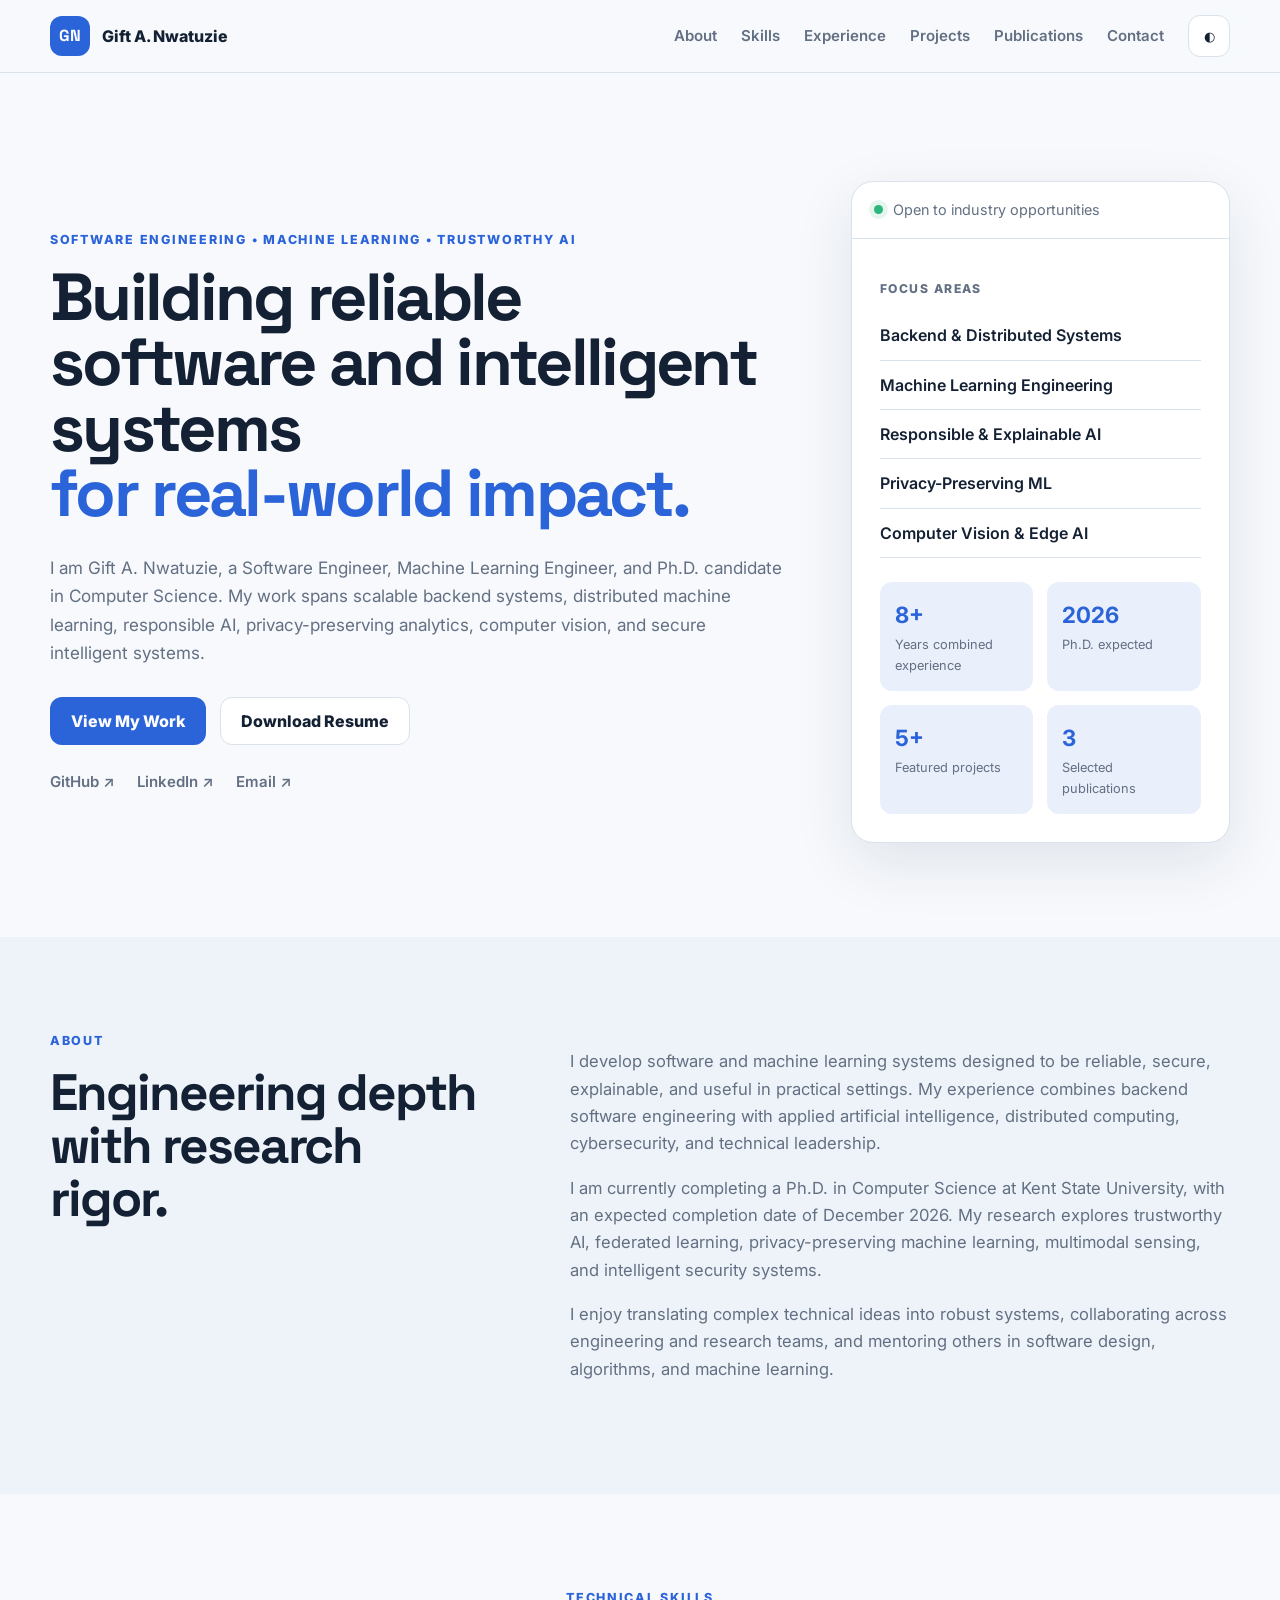
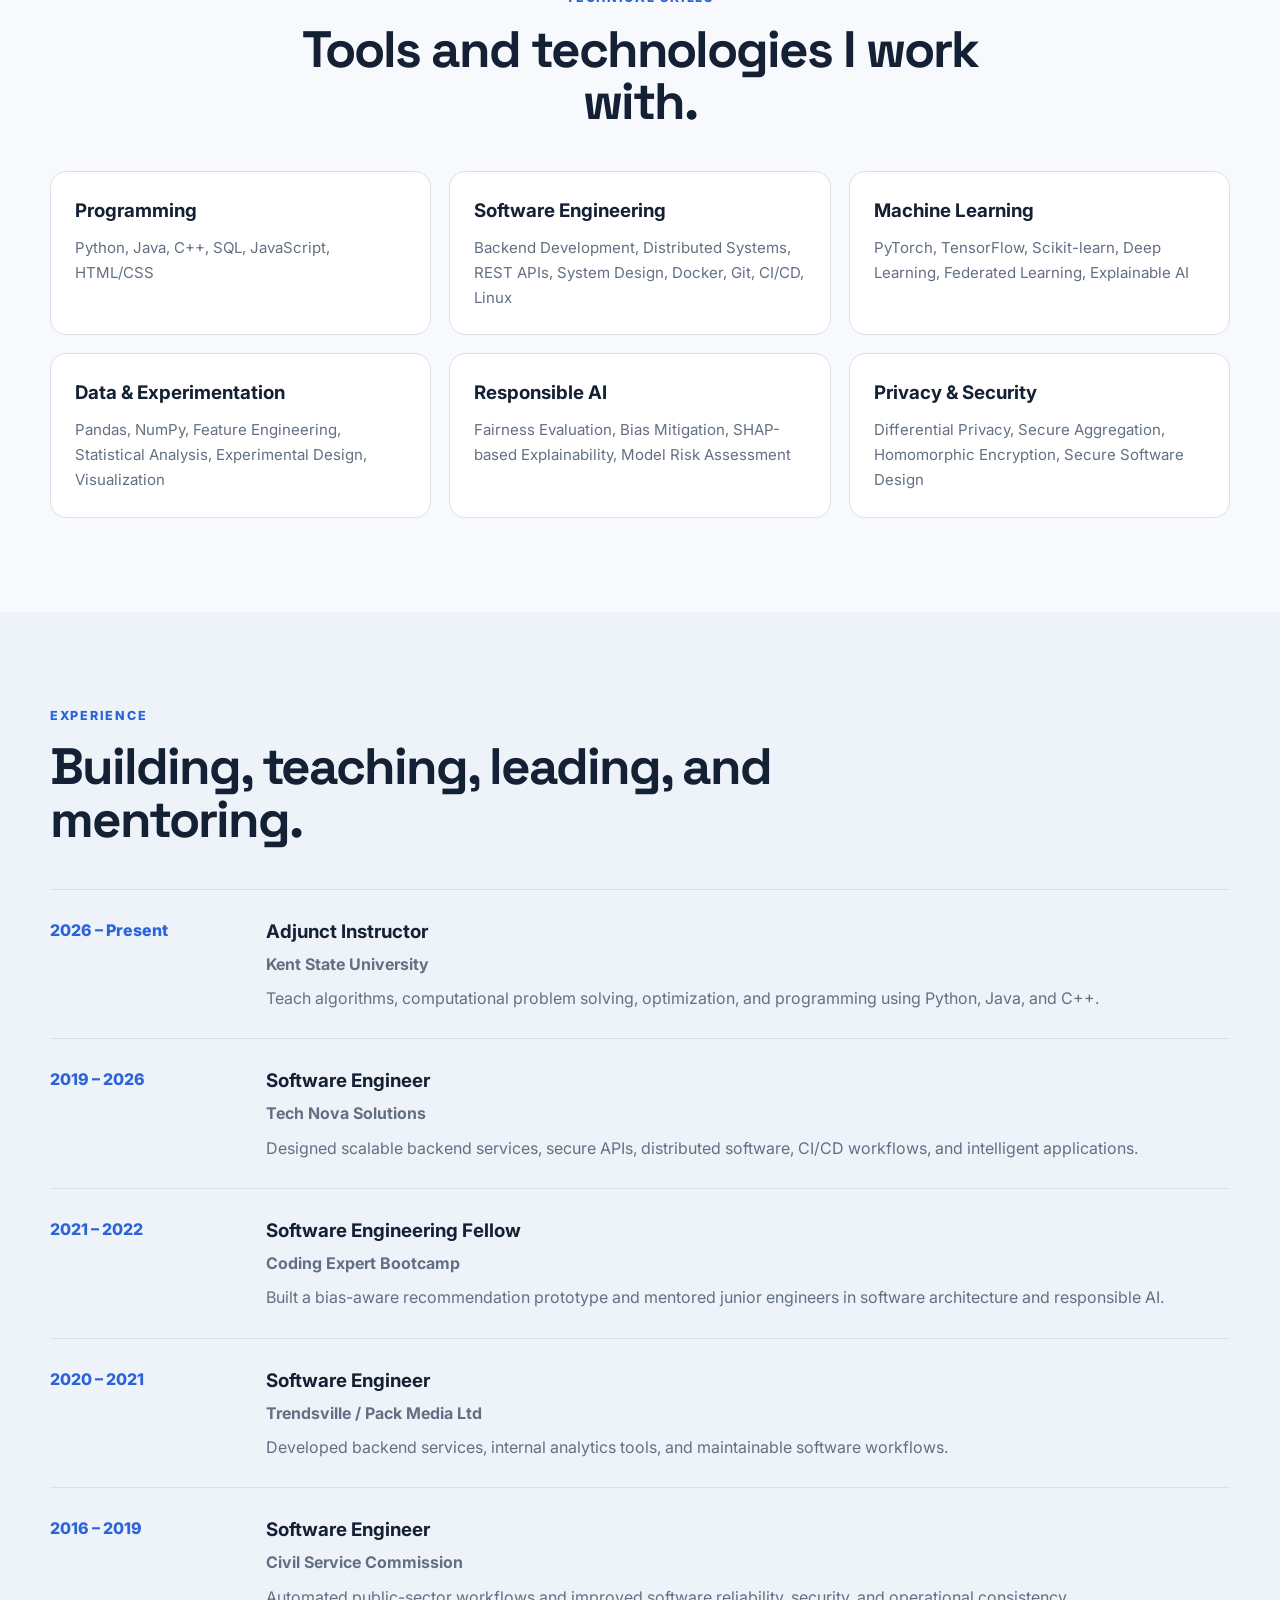
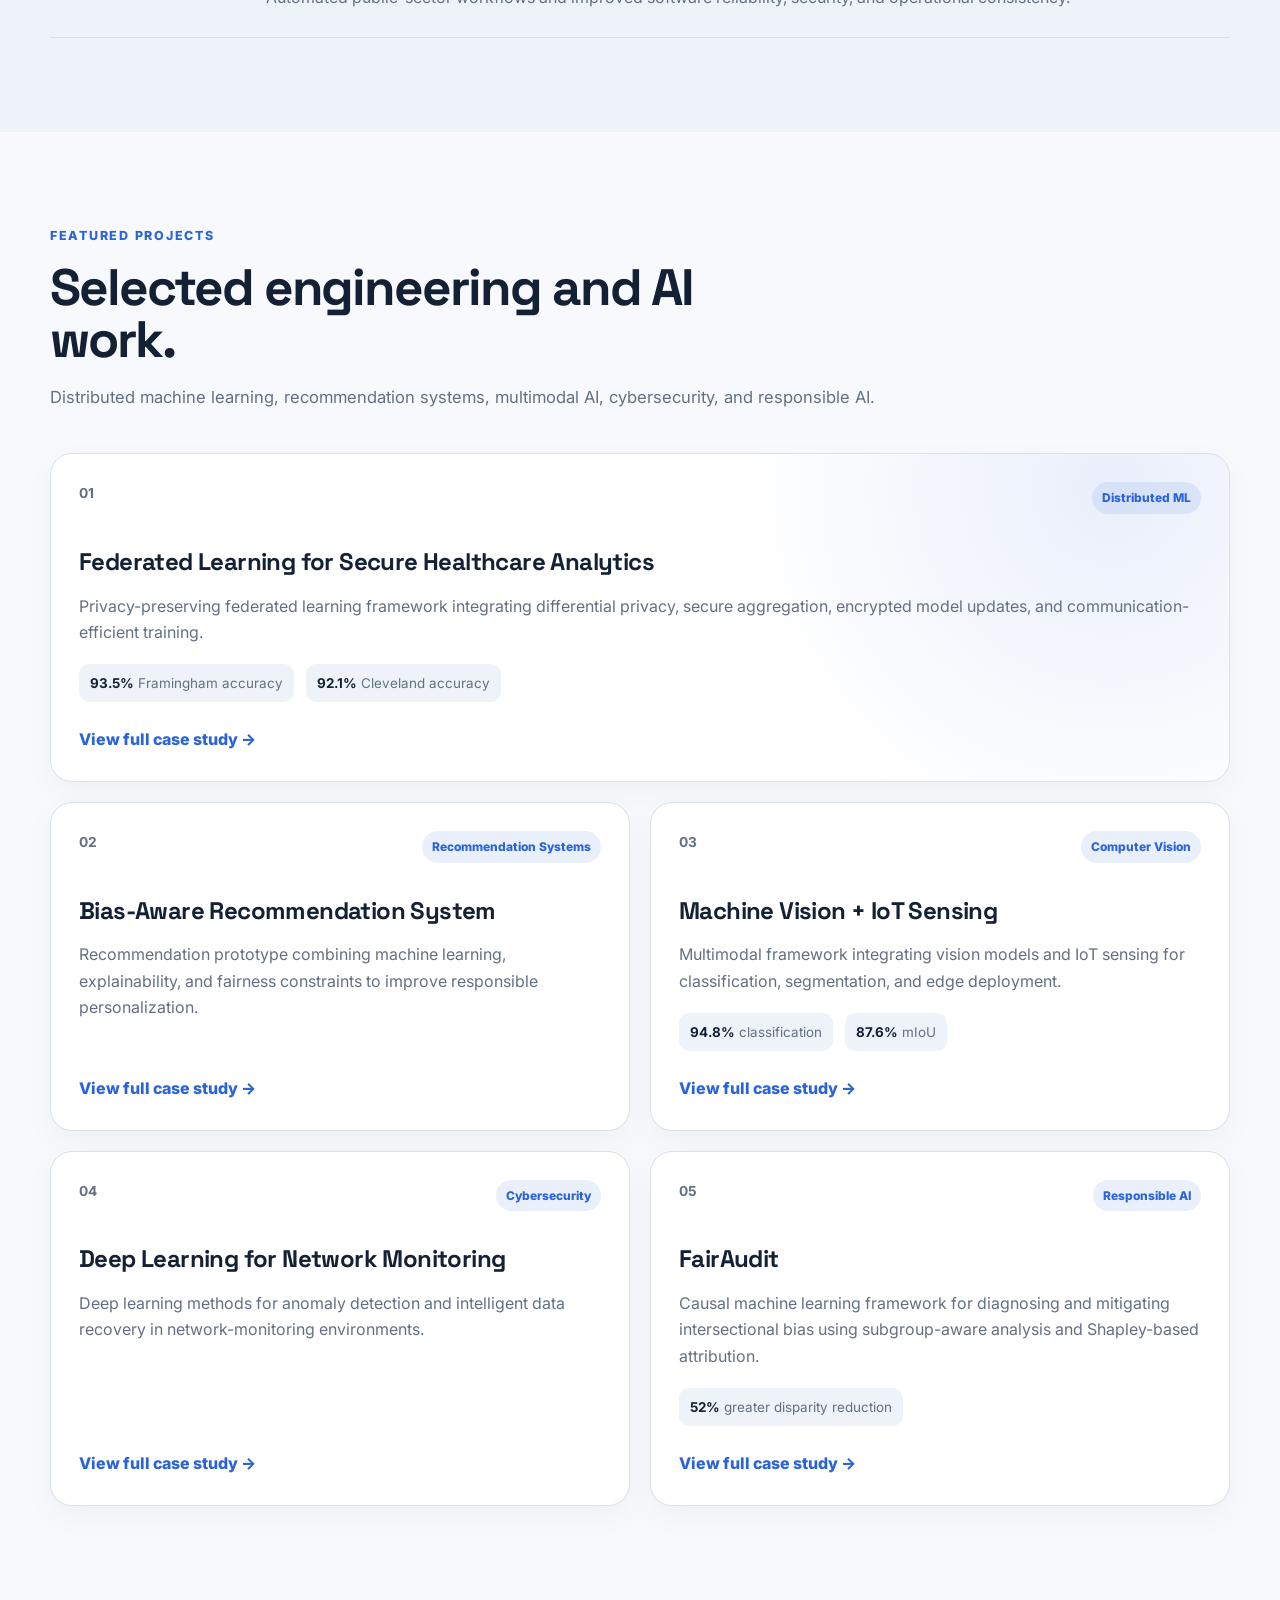
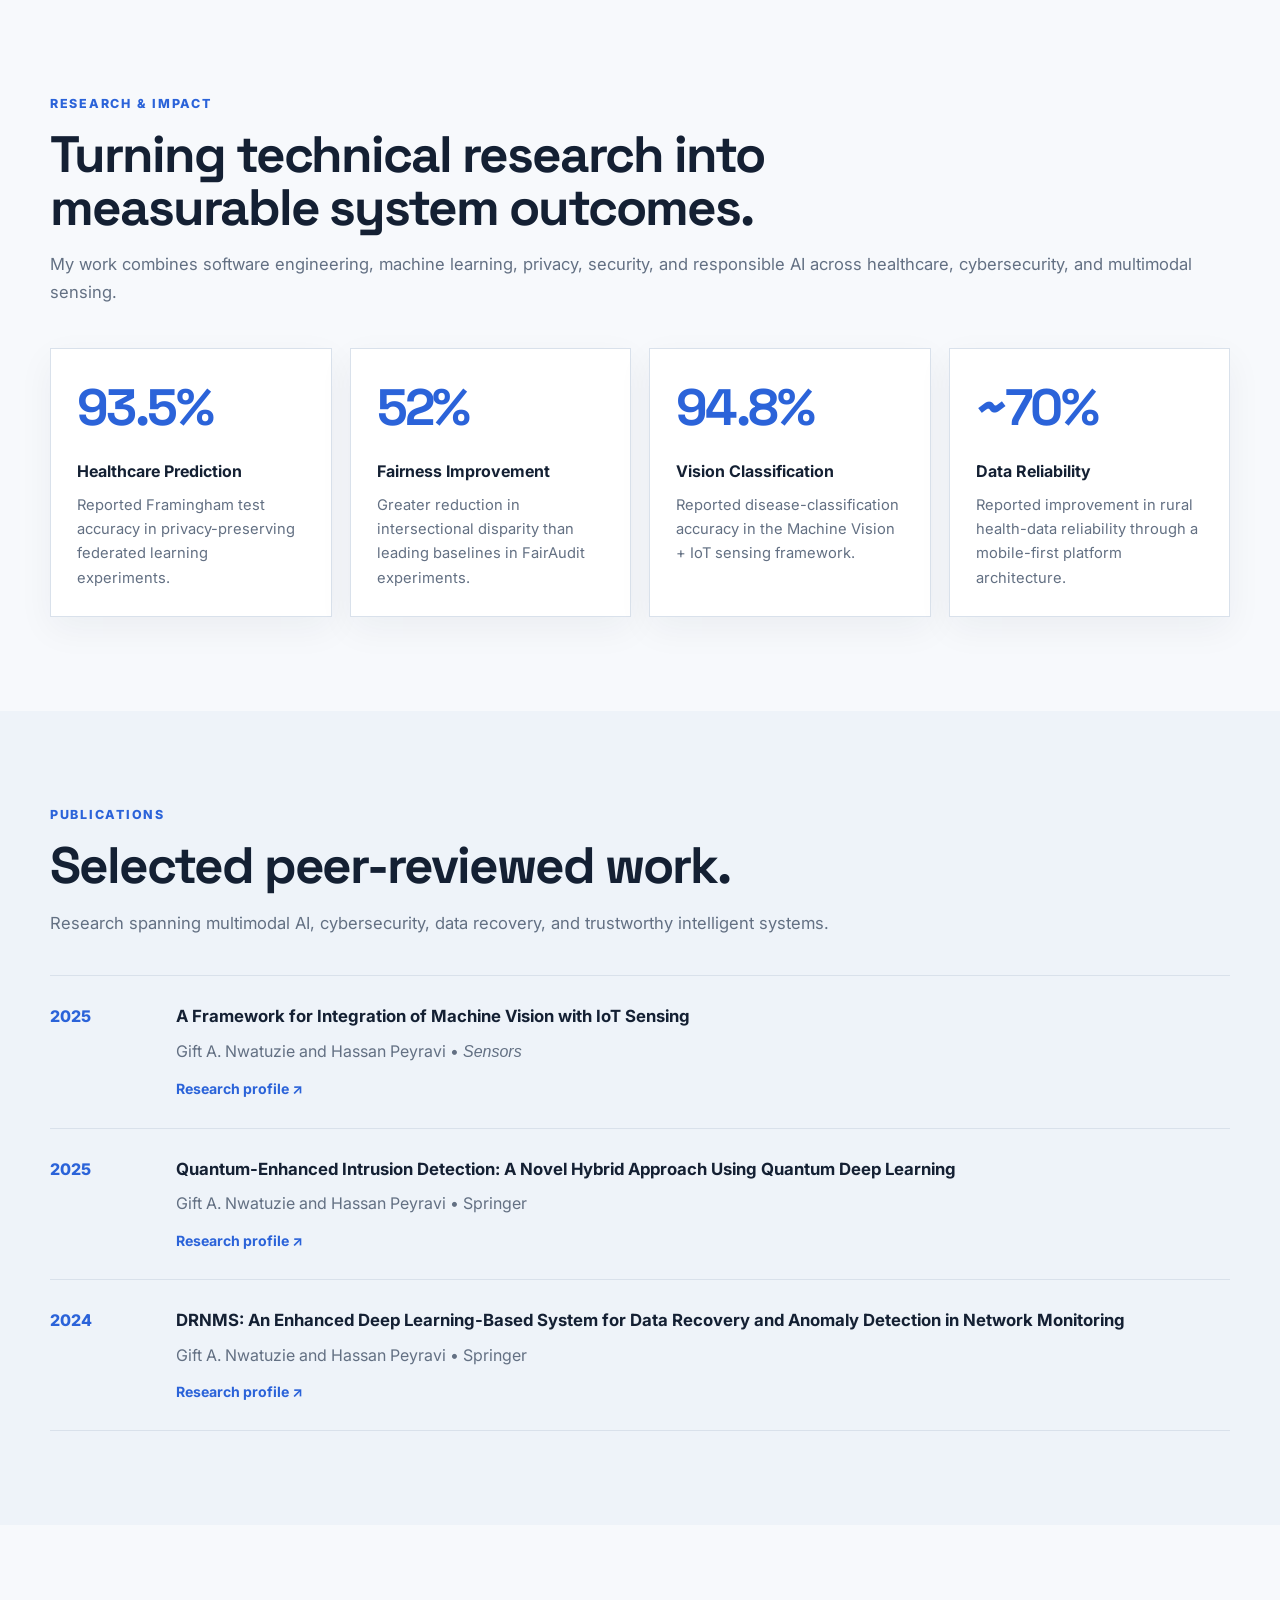
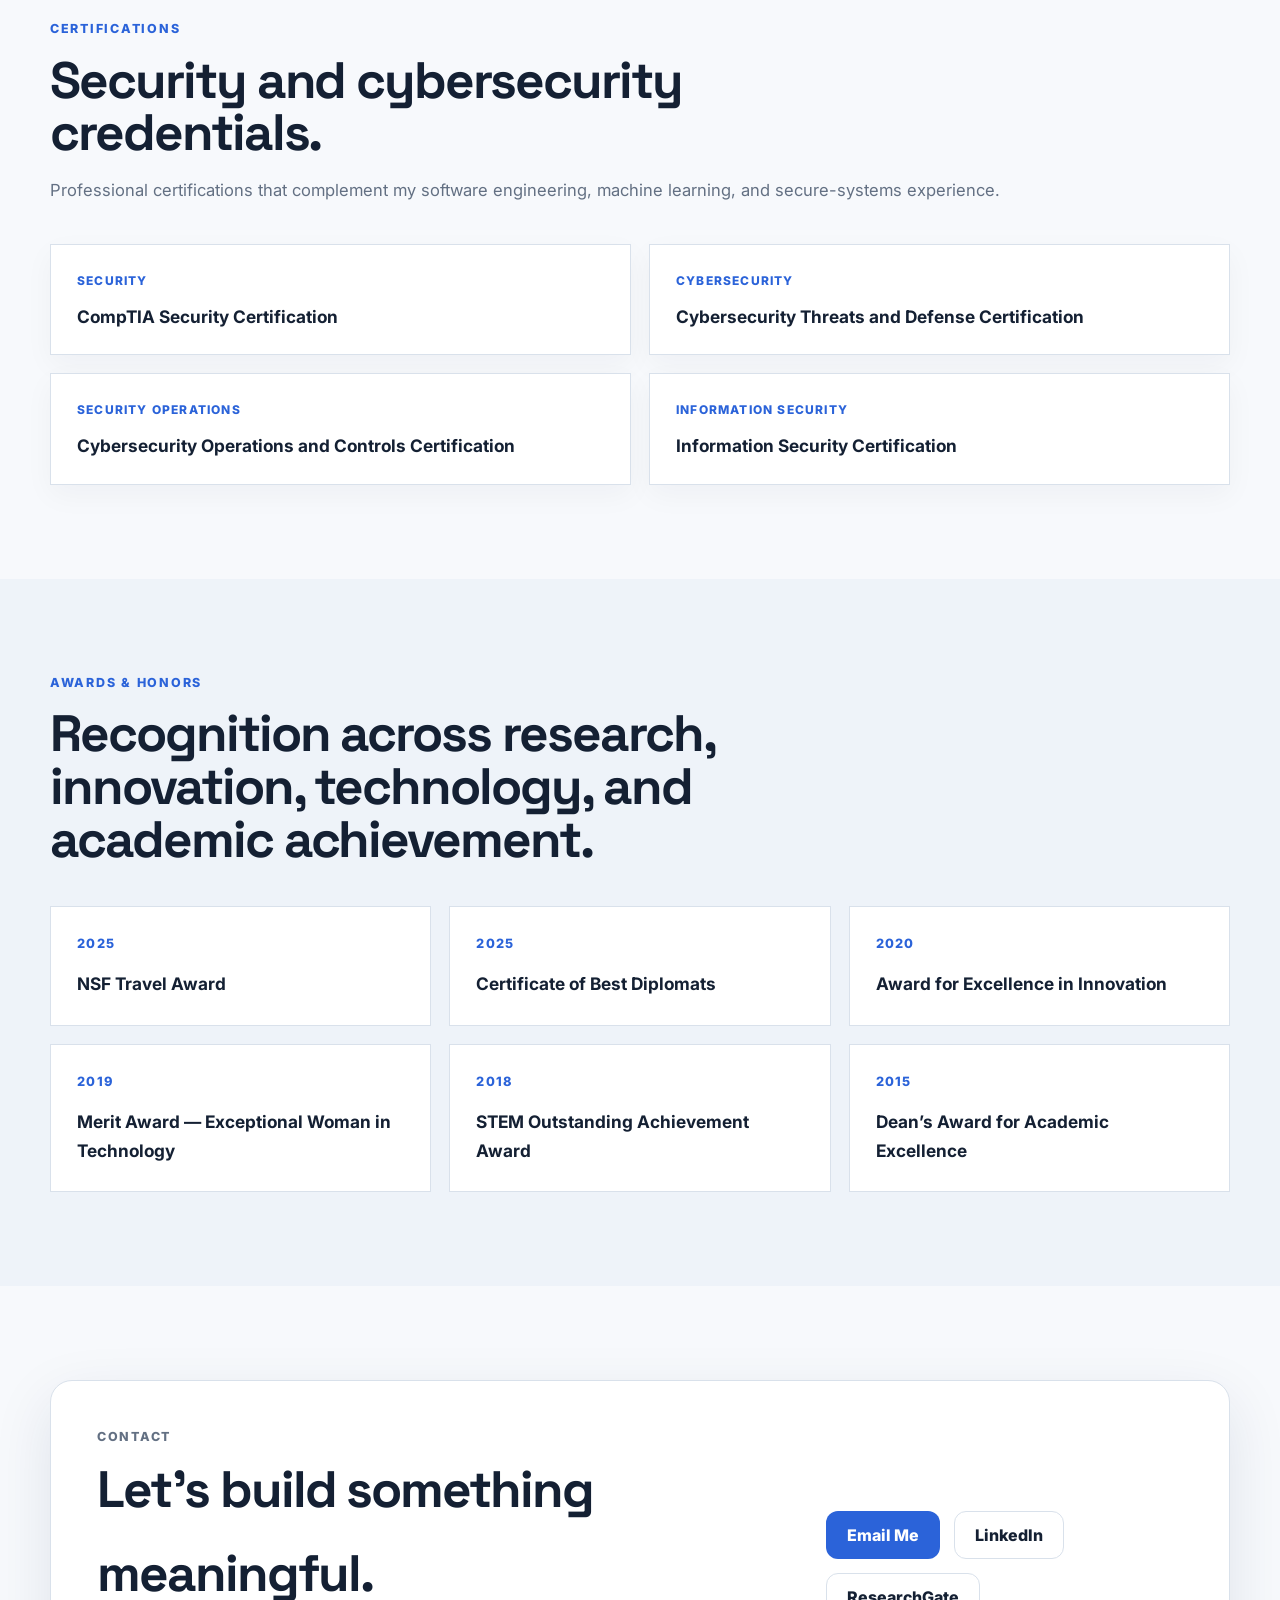
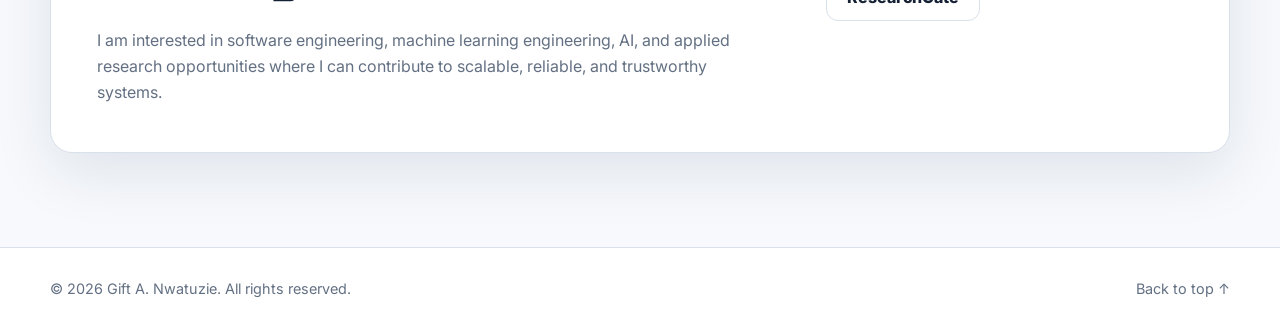
==== commit 022d5a28: "Add files via upload" ====
--- a/index.html
+++ b/index.html
@@ -200,10 +200,87 @@
 </section>
 
 
+
+<section class="section" id="certifications">
+  <div class="container">
+    <div class="section-heading reveal">
+      <p class="eyebrow">CERTIFICATIONS</p>
+      <h2>Security and cybersecurity credentials.</h2>
+      <p class="section-subtext">
+        Professional certifications that complement my software engineering,
+        machine learning, and secure-systems experience.
+      </p>
+    </div>
+
+    <div class="credentials-grid">
+      <article class="credential-card reveal">
+        <span class="credential-type">SECURITY</span>
+        <h3>CompTIA Security Certification</h3>
+      </article>
+
+      <article class="credential-card reveal">
+        <span class="credential-type">CYBERSECURITY</span>
+        <h3>Cybersecurity Threats and Defense Certification</h3>
+      </article>
+
+      <article class="credential-card reveal">
+        <span class="credential-type">SECURITY OPERATIONS</span>
+        <h3>Cybersecurity Operations and Controls Certification</h3>
+      </article>
+
+      <article class="credential-card reveal">
+        <span class="credential-type">INFORMATION SECURITY</span>
+        <h3>Information Security Certification</h3>
+      </article>
+    </div>
+  </div>
+</section>
+
+<section class="section section-muted" id="recognition">
+  <div class="container">
+    <div class="section-heading reveal">
+      <p class="eyebrow">AWARDS & HONORS</p>
+      <h2>Recognition across research, innovation, technology, and academic achievement.</h2>
+    </div>
+
+    <div class="awards-grid awards-grid-six">
+      <article class="award-card reveal">
+        <span>2025</span>
+        <h3>NSF Travel Award</h3>
+      </article>
+
+      <article class="award-card reveal">
+        <span>2025</span>
+        <h3>Certificate of Best Diplomats</h3>
+      </article>
+
+      <article class="award-card reveal">
+        <span>2020</span>
+        <h3>Award for Excellence in Innovation</h3>
+      </article>
+
+      <article class="award-card reveal">
+        <span>2019</span>
+        <h3>Merit Award — Exceptional Woman in Technology</h3>
+      </article>
+
+      <article class="award-card reveal">
+        <span>2018</span>
+        <h3>STEM Outstanding Achievement Award</h3>
+      </article>
+
+      <article class="award-card reveal">
+        <span>2015</span>
+        <h3>Dean’s Award for Academic Excellence</h3>
+      </article>
+    </div>
+  </div>
+</section>
+
 <section class="section" id="contact">
   <div class="container contact-card reveal">
     <div><p class="eyebrow">CONTACT</p><h2>Let’s build something meaningful.</h2><p>I am interested in software engineering, machine learning engineering, AI, and applied research opportunities where I can contribute to scalable, reliable, and trustworthy systems.</p></div>
-    <div class="contact-actions"><a class="btn btn-primary" href="mailto:gnwatuzi@kent.edu">Email Me</a><a class="btn btn-secondary" href="https://www.linkedin.com/in/gift-nwatuzie-08696579/" target="_blank">LinkedIn</a></div>
+    <div class="contact-actions"><a class="btn btn-primary" href="mailto:gnwatuzi@kent.edu">Email Me</a><a class="btn btn-secondary" href="https://www.linkedin.com/in/gift-nwatuzie-08696579/" target="_blank" rel="noopener">LinkedIn</a><a class="btn btn-secondary" href="https://www.researchgate.net/profile/Gift-Nwatuzie" target="_blank" rel="noopener">ResearchGate</a></div>
   </div>
 </section>
 </main>
--- a/css/style.css
+++ b/css/style.css
@@ -123,3 +123,56 @@
     grid-template-columns:1fr;
   }
 }
+
+
+/* ---------- Version 8: certifications + full awards ---------- */
+
+.credentials-grid{
+  display:grid;
+  grid-template-columns:repeat(2,1fr);
+  gap:18px;
+  margin-top:40px;
+}
+
+.credential-card{
+  padding:26px;
+  border:1px solid var(--line);
+  border-radius:var(--radius-md);
+  background:var(--surface);
+  box-shadow:0 10px 28px rgba(20,32,51,.04);
+}
+
+.credential-type{
+  display:block;
+  margin-bottom:14px;
+  color:var(--accent);
+  font-size:.75rem;
+  font-weight:800;
+  letter-spacing:.1em;
+}
+
+.credential-card h3{
+  margin:0;
+  font-size:1.08rem;
+  line-height:1.35;
+}
+
+.awards-grid-six{
+  grid-template-columns:repeat(3,1fr);
+}
+
+@media(max-width:980px){
+  .credentials-grid{
+    grid-template-columns:1fr;
+  }
+
+  .awards-grid-six{
+    grid-template-columns:repeat(2,1fr);
+  }
+}
+
+@media(max-width:720px){
+  .awards-grid-six{
+    grid-template-columns:1fr;
+  }
+}
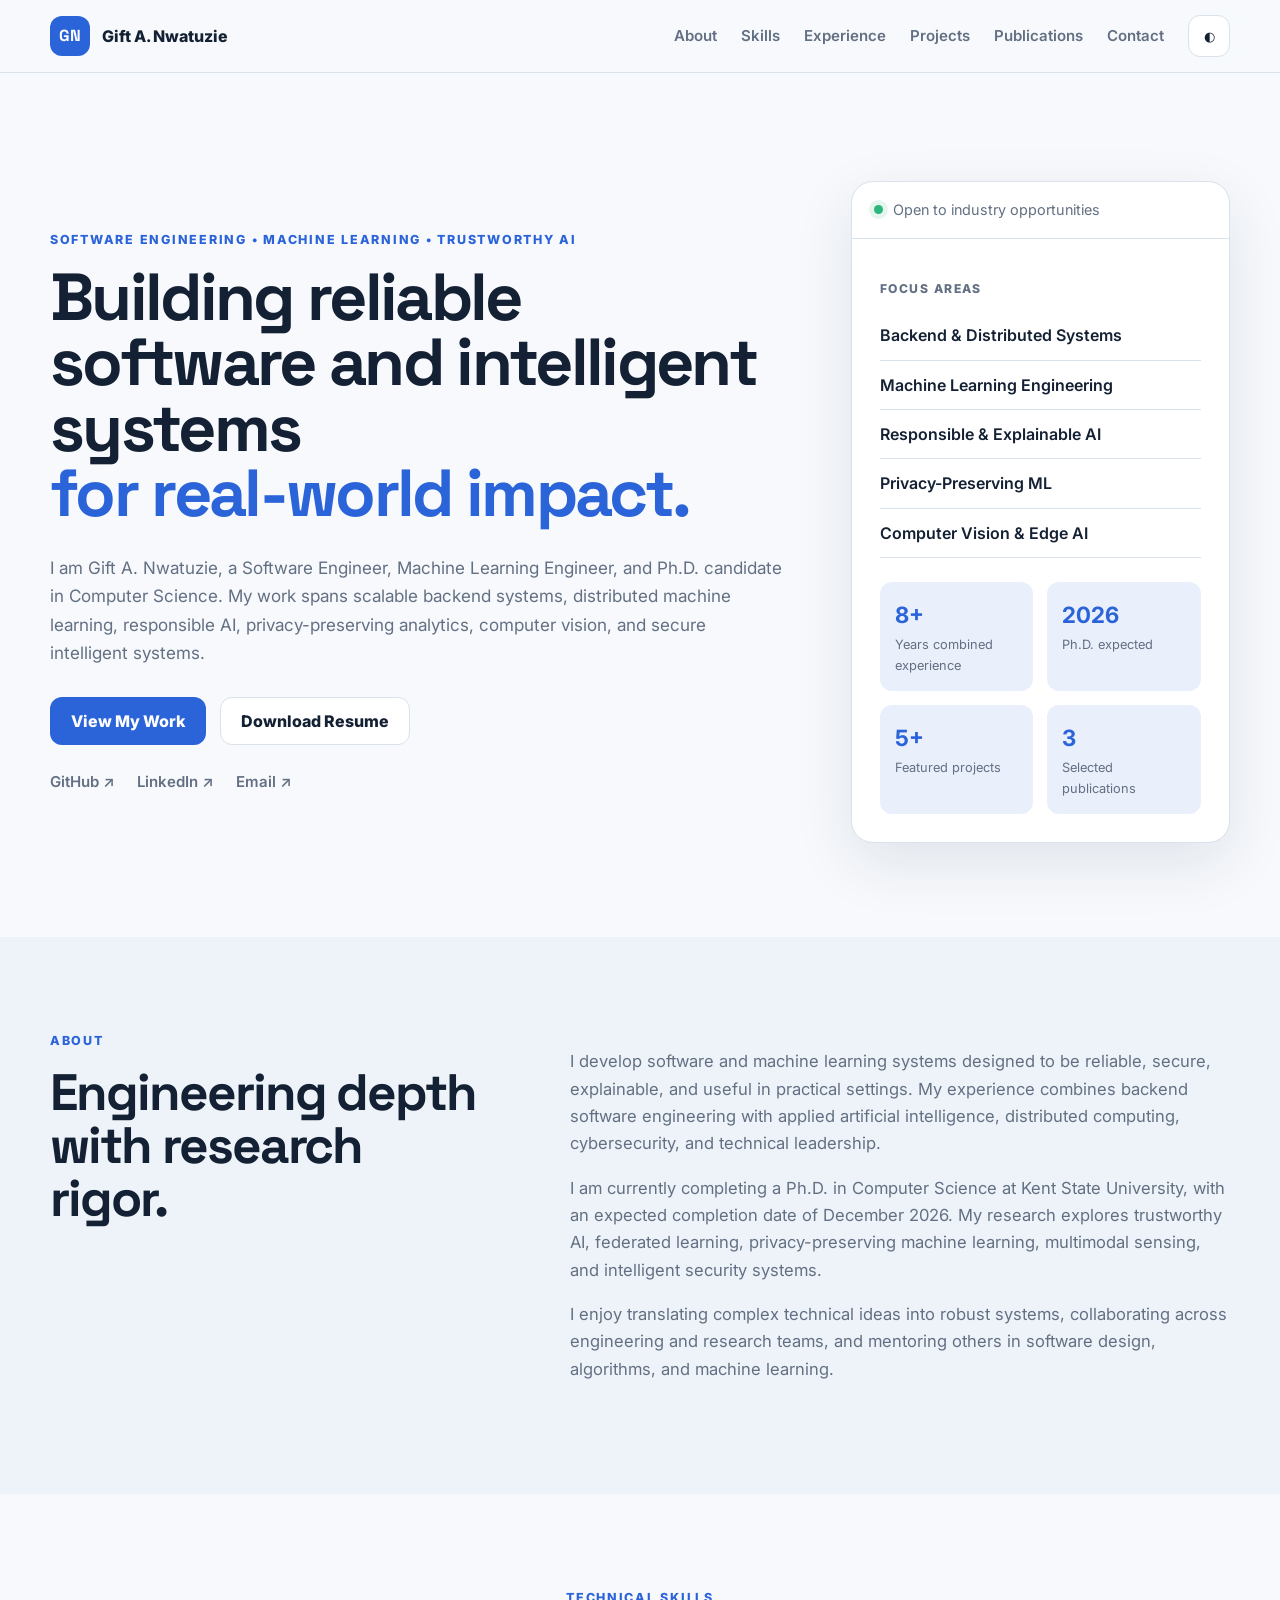
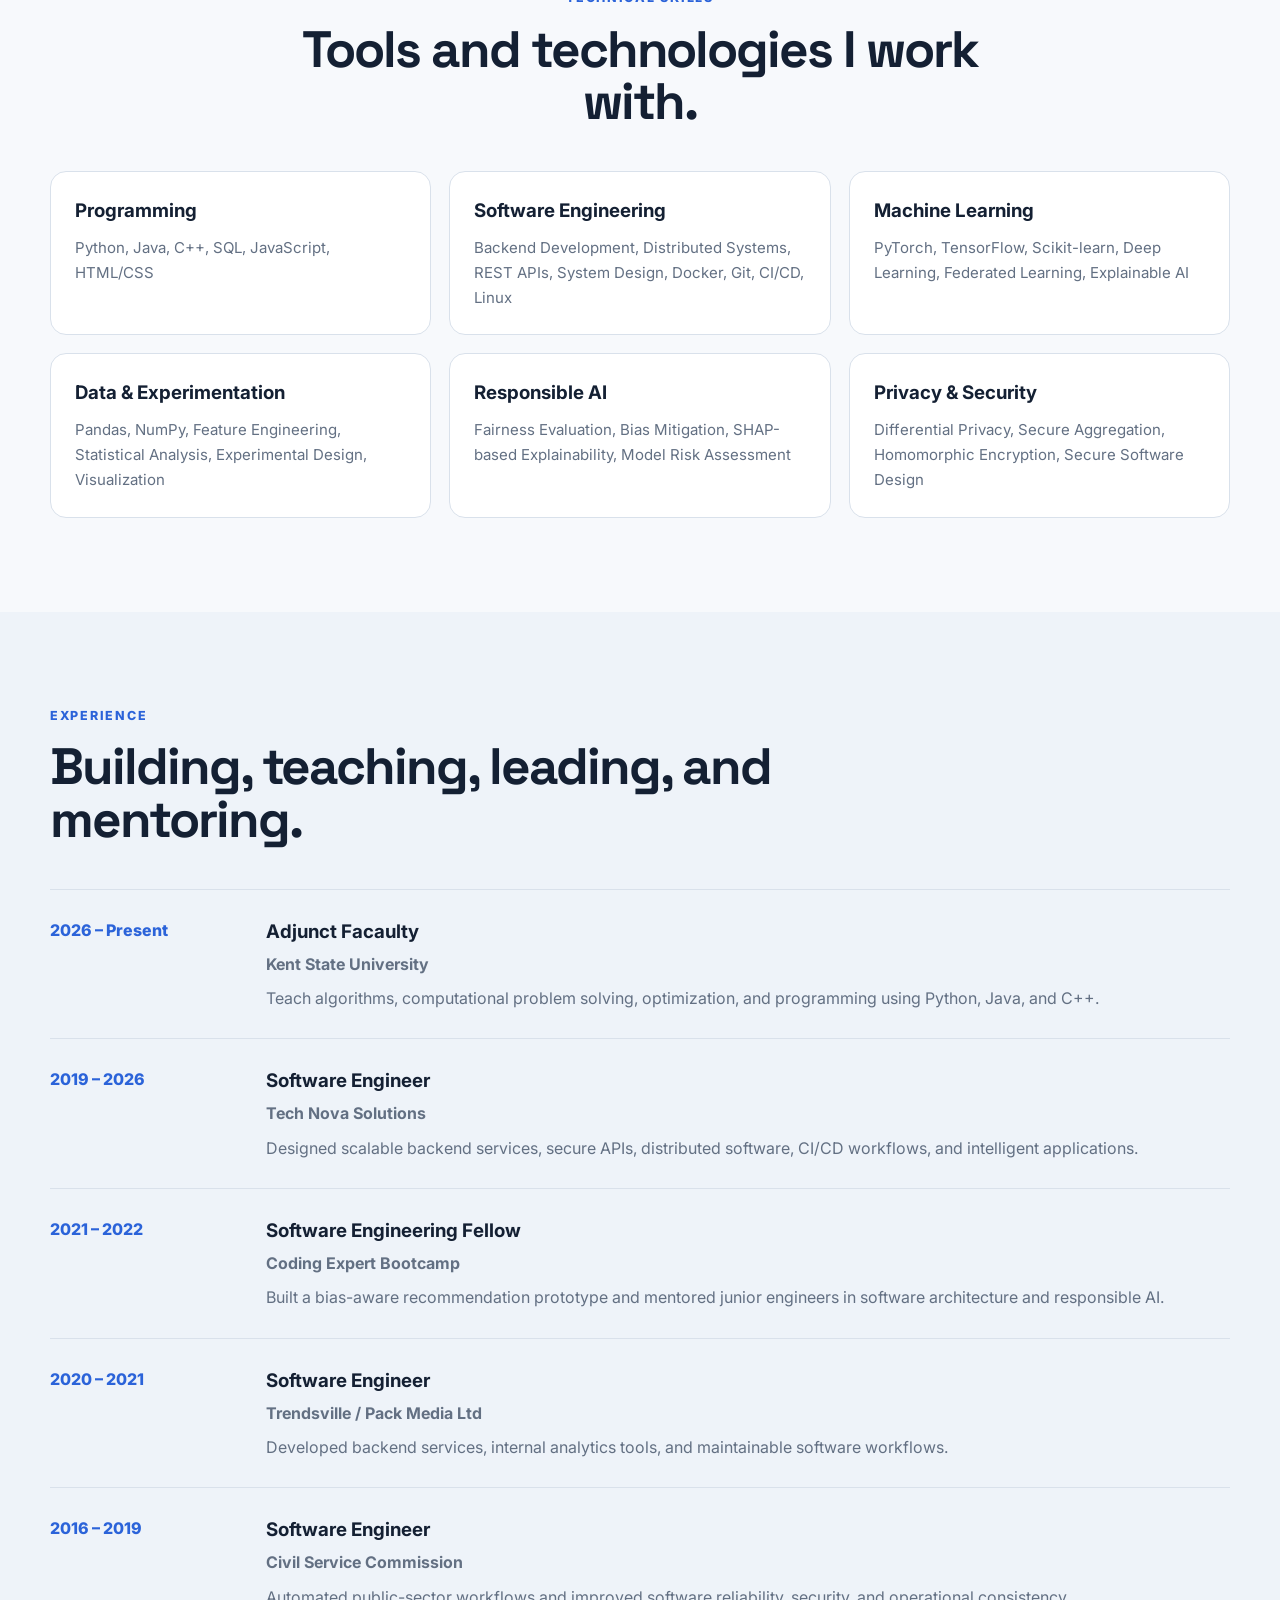
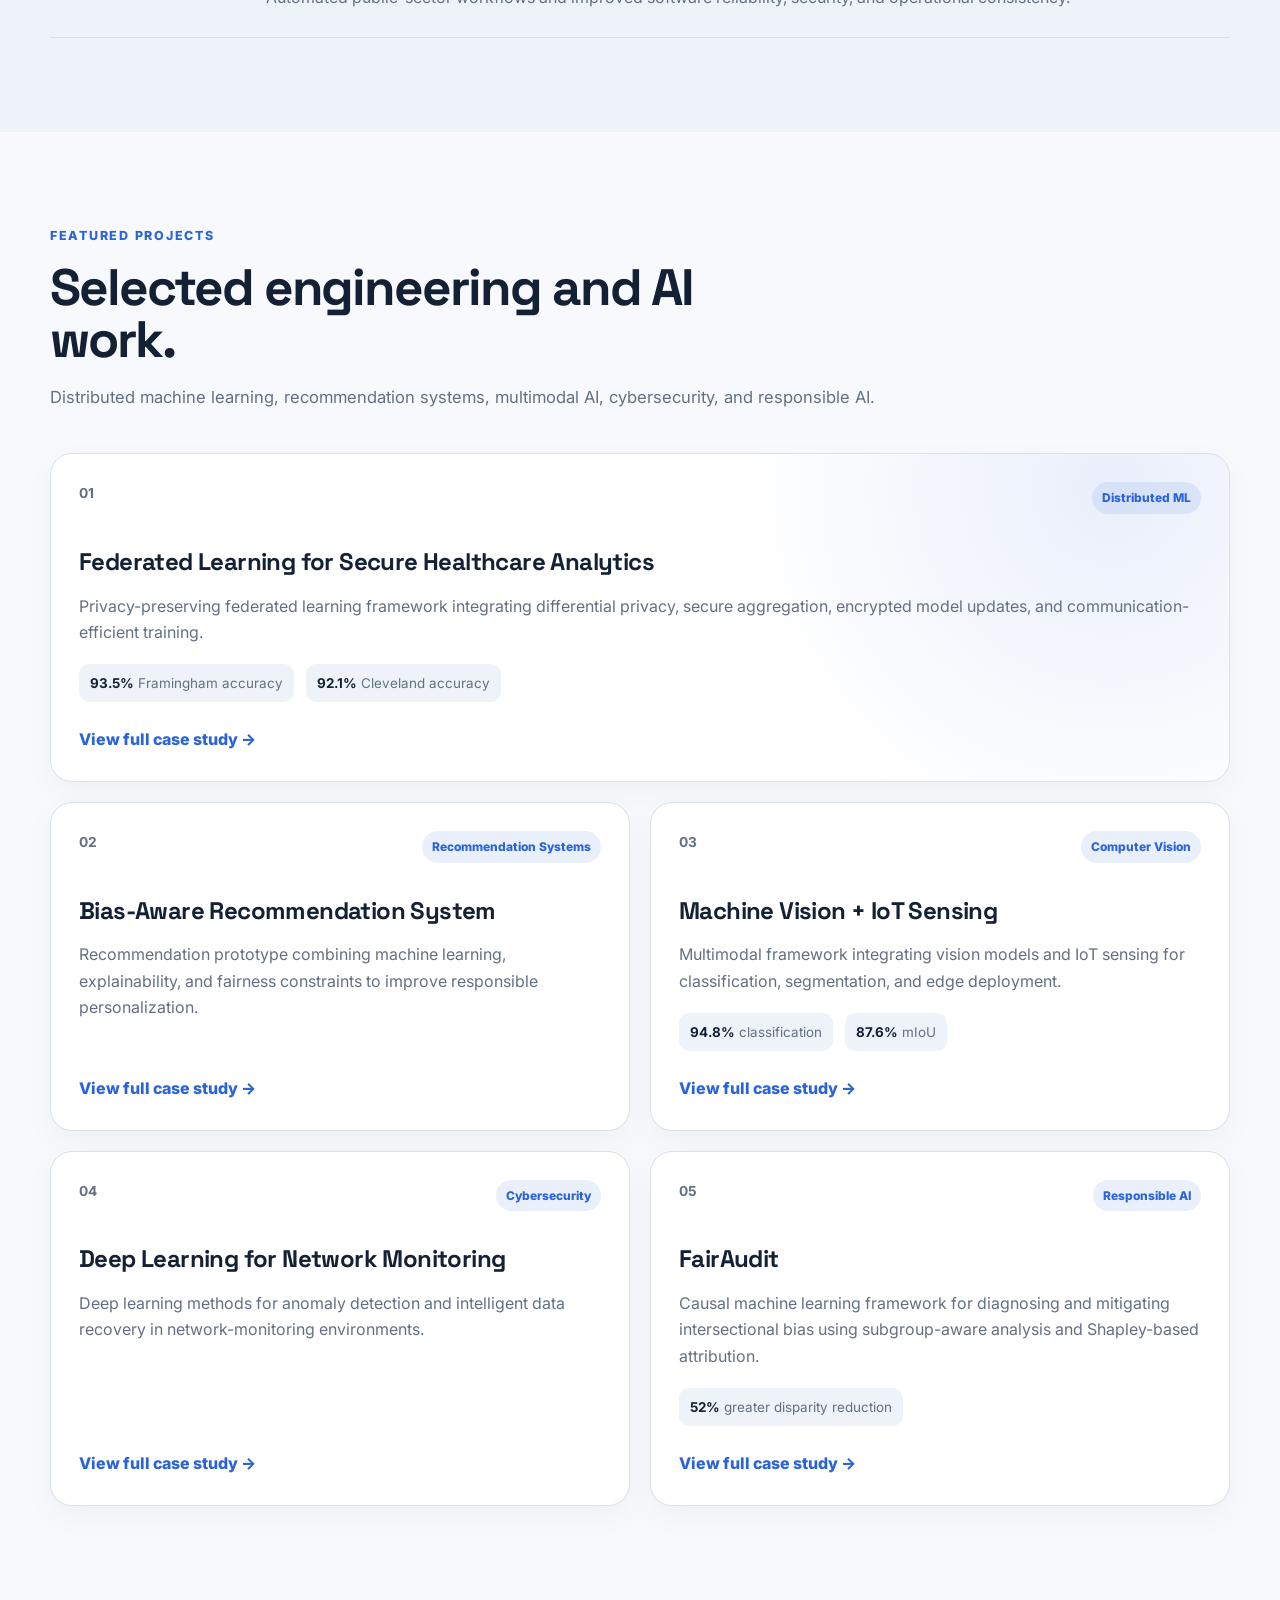
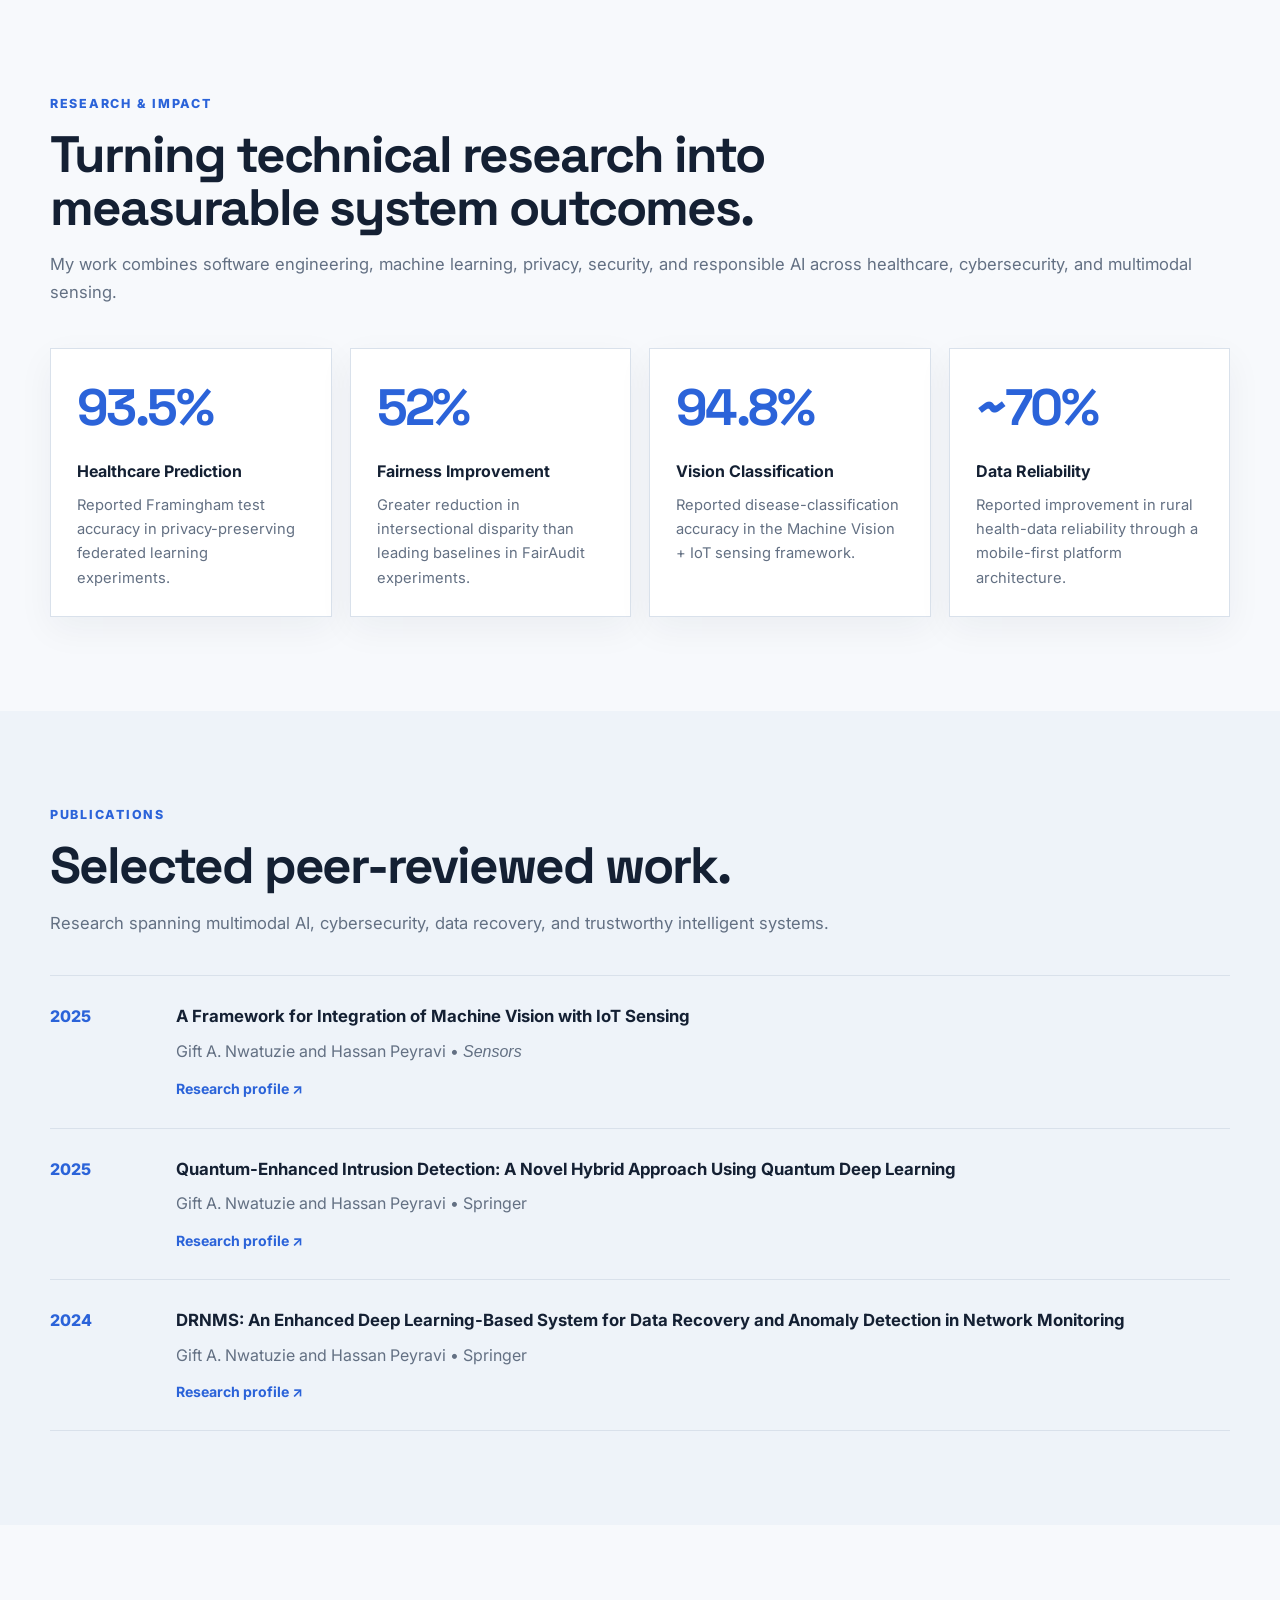
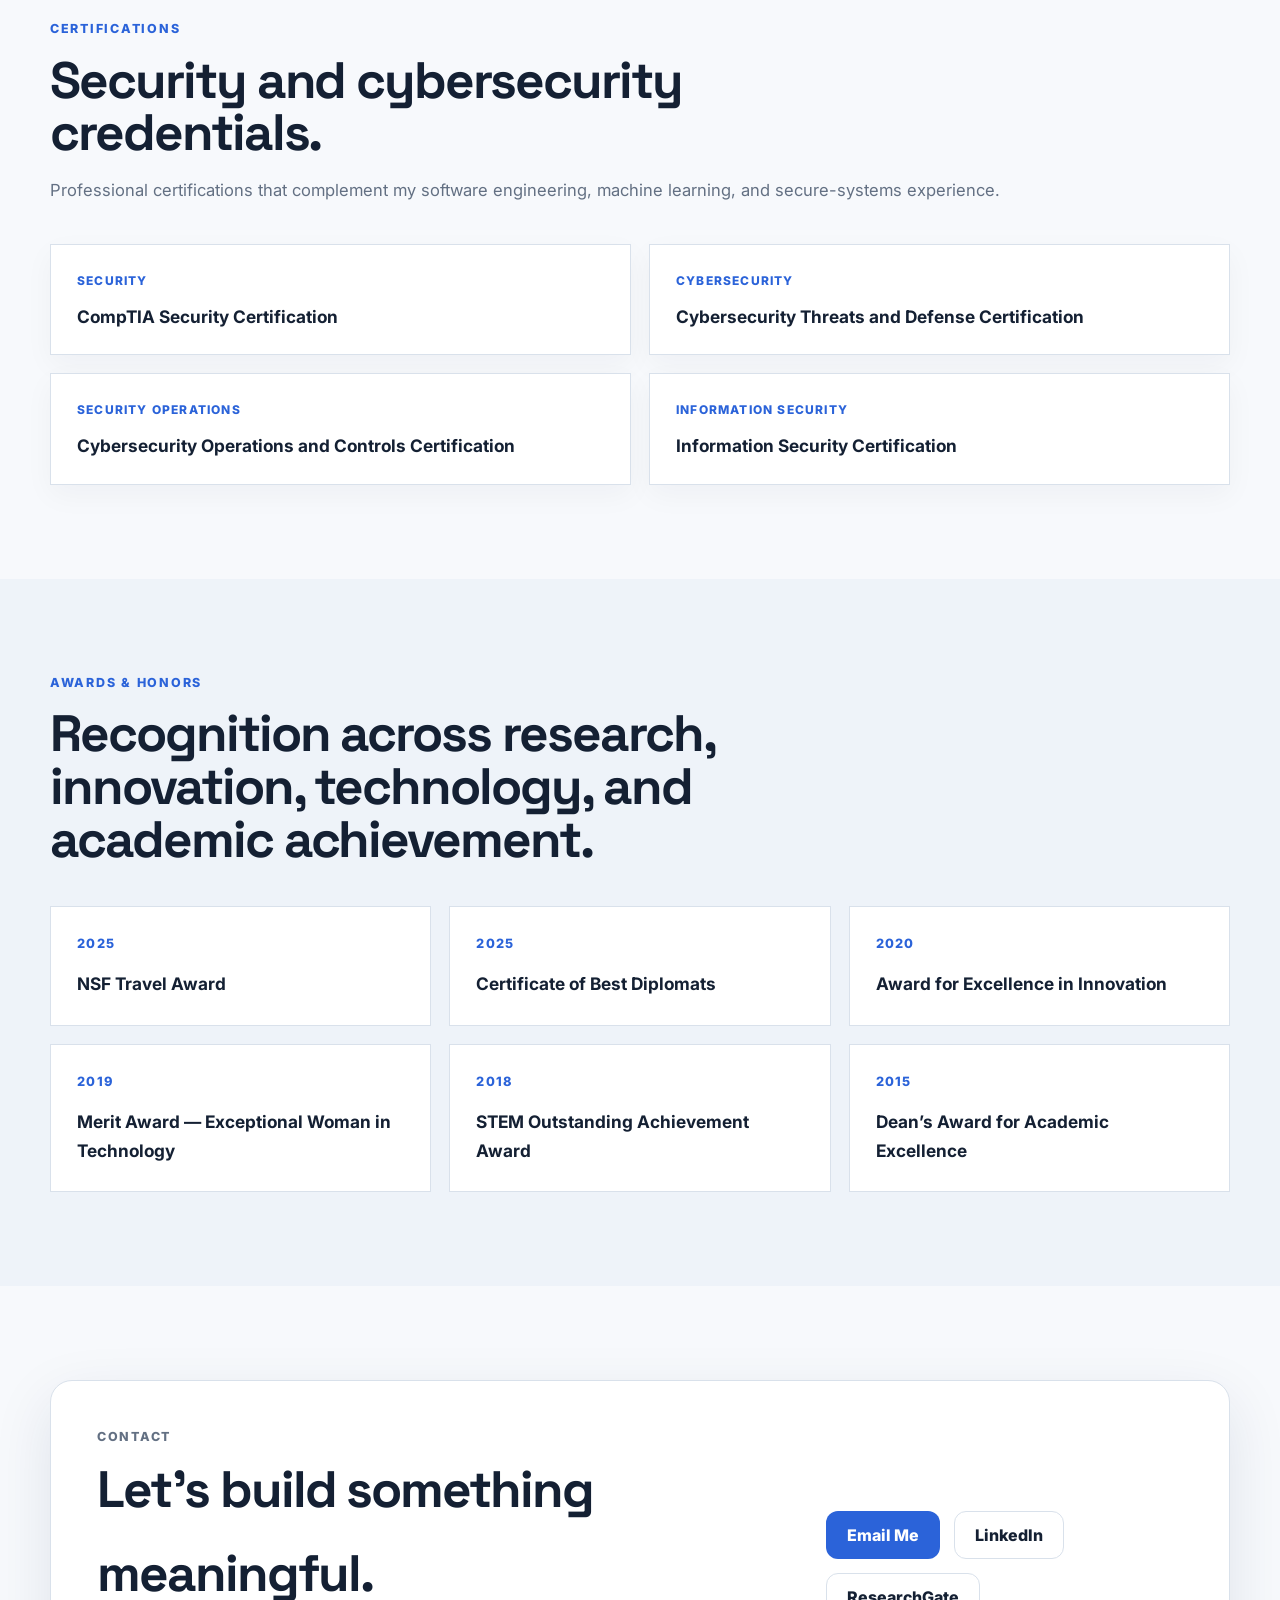
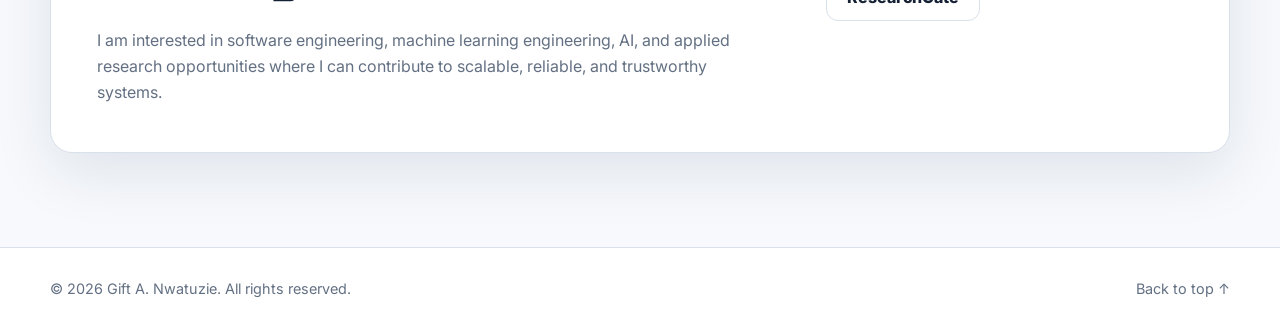
==== commit b6385f09: "Update index.html" ====
--- a/index.html
+++ b/index.html
@@ -89,7 +89,7 @@
   <div class="container">
     <div class="section-heading reveal"><p class="eyebrow">EXPERIENCE</p><h2>Building, teaching, leading, and mentoring.</h2></div>
     <div class="timeline">
-      <article class="timeline-item reveal"><div class="timeline-date">2026 – Present</div><div><h3>Adjunct Instructor</h3><p class="timeline-org">Kent State University</p><p>Teach algorithms, computational problem solving, optimization, and programming using Python, Java, and C++.</p></div></article>
+      <article class="timeline-item reveal"><div class="timeline-date">2026 – Present</div><div><h3>Adjunct Facaulty</h3><p class="timeline-org">Kent State University</p><p>Teach algorithms, computational problem solving, optimization, and programming using Python, Java, and C++.</p></div></article>
       <article class="timeline-item reveal"><div class="timeline-date">2019 – 2026</div><div><h3>Software Engineer</h3><p class="timeline-org">Tech Nova Solutions</p><p>Designed scalable backend services, secure APIs, distributed software, CI/CD workflows, and intelligent applications.</p></div></article>
       <article class="timeline-item reveal"><div class="timeline-date">2021 – 2022</div><div><h3>Software Engineering Fellow</h3><p class="timeline-org">Coding Expert Bootcamp</p><p>Built a bias-aware recommendation prototype and mentored junior engineers in software architecture and responsible AI.</p></div></article>
       <article class="timeline-item reveal"><div class="timeline-date">2020 – 2021</div><div><h3>Software Engineer</h3><p class="timeline-org">Trendsville / Pack Media Ltd</p><p>Developed backend services, internal analytics tools, and maintainable software workflows.</p></div></article>
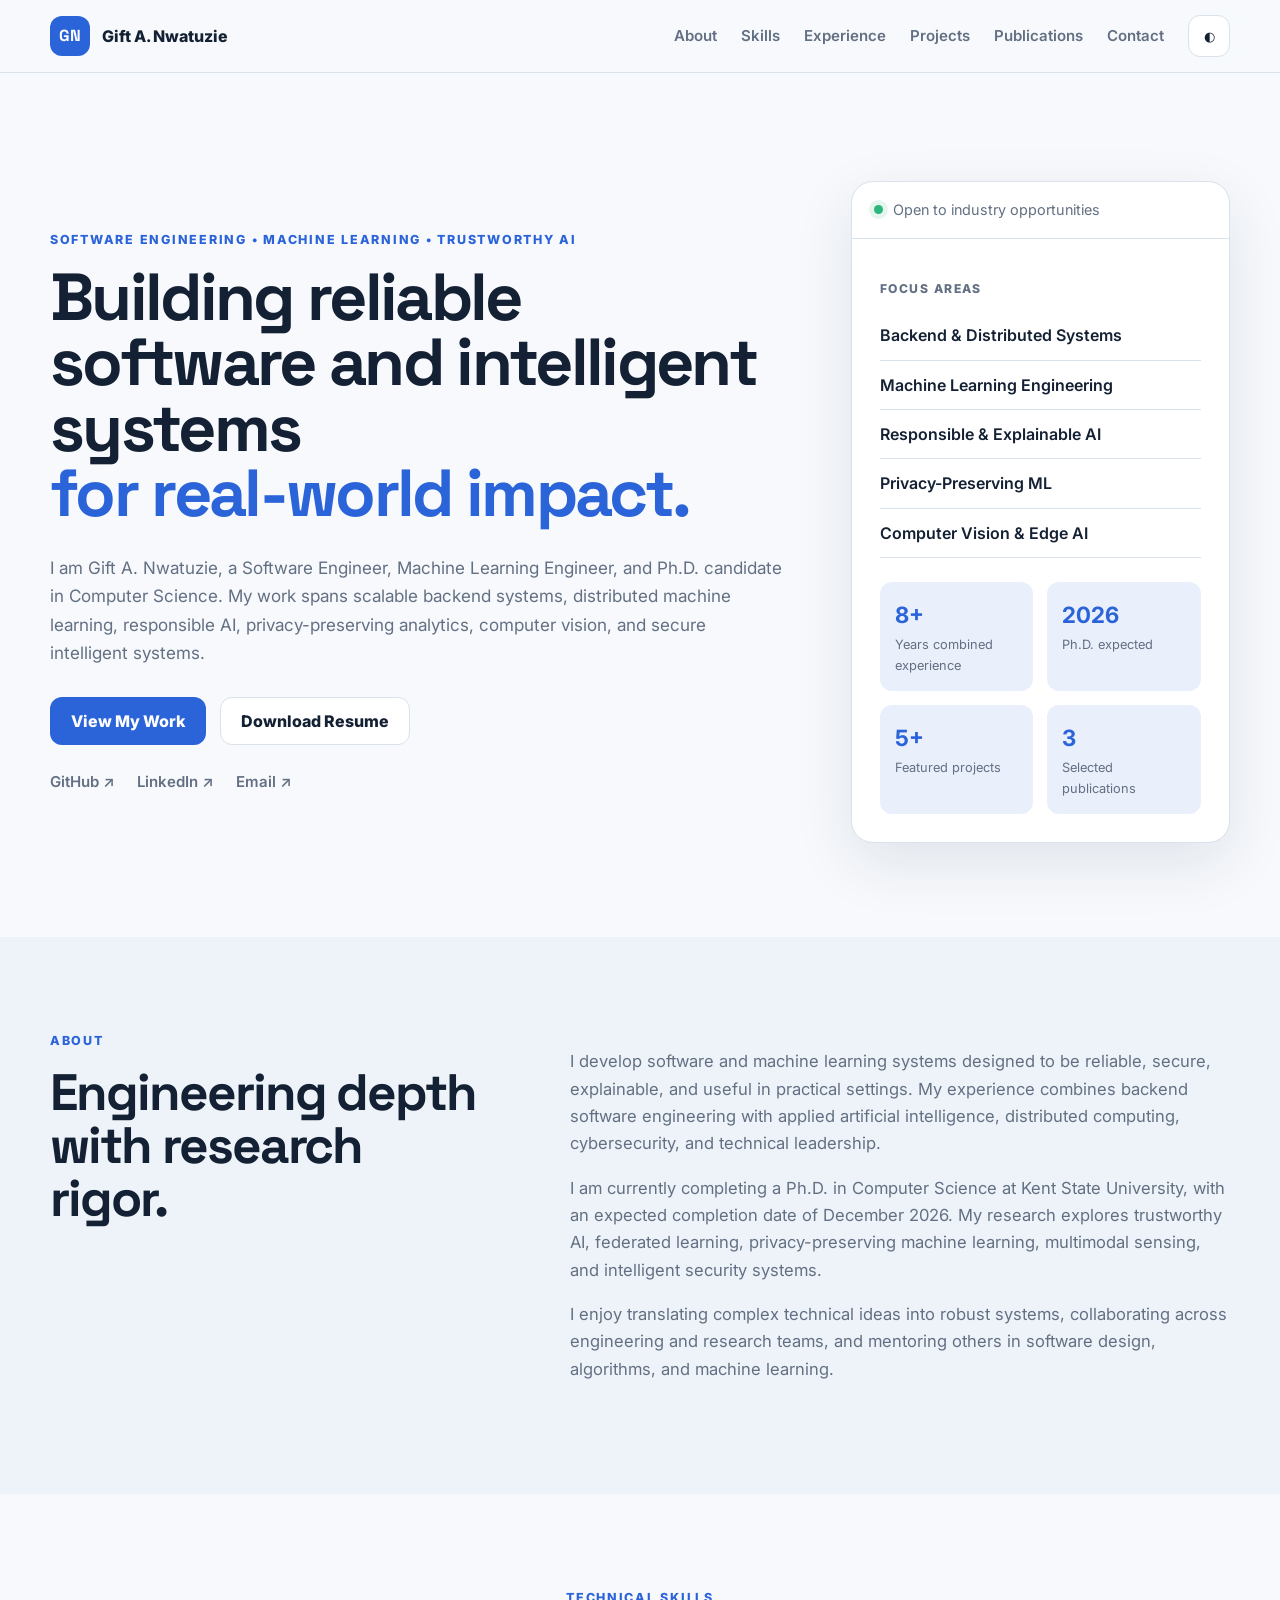
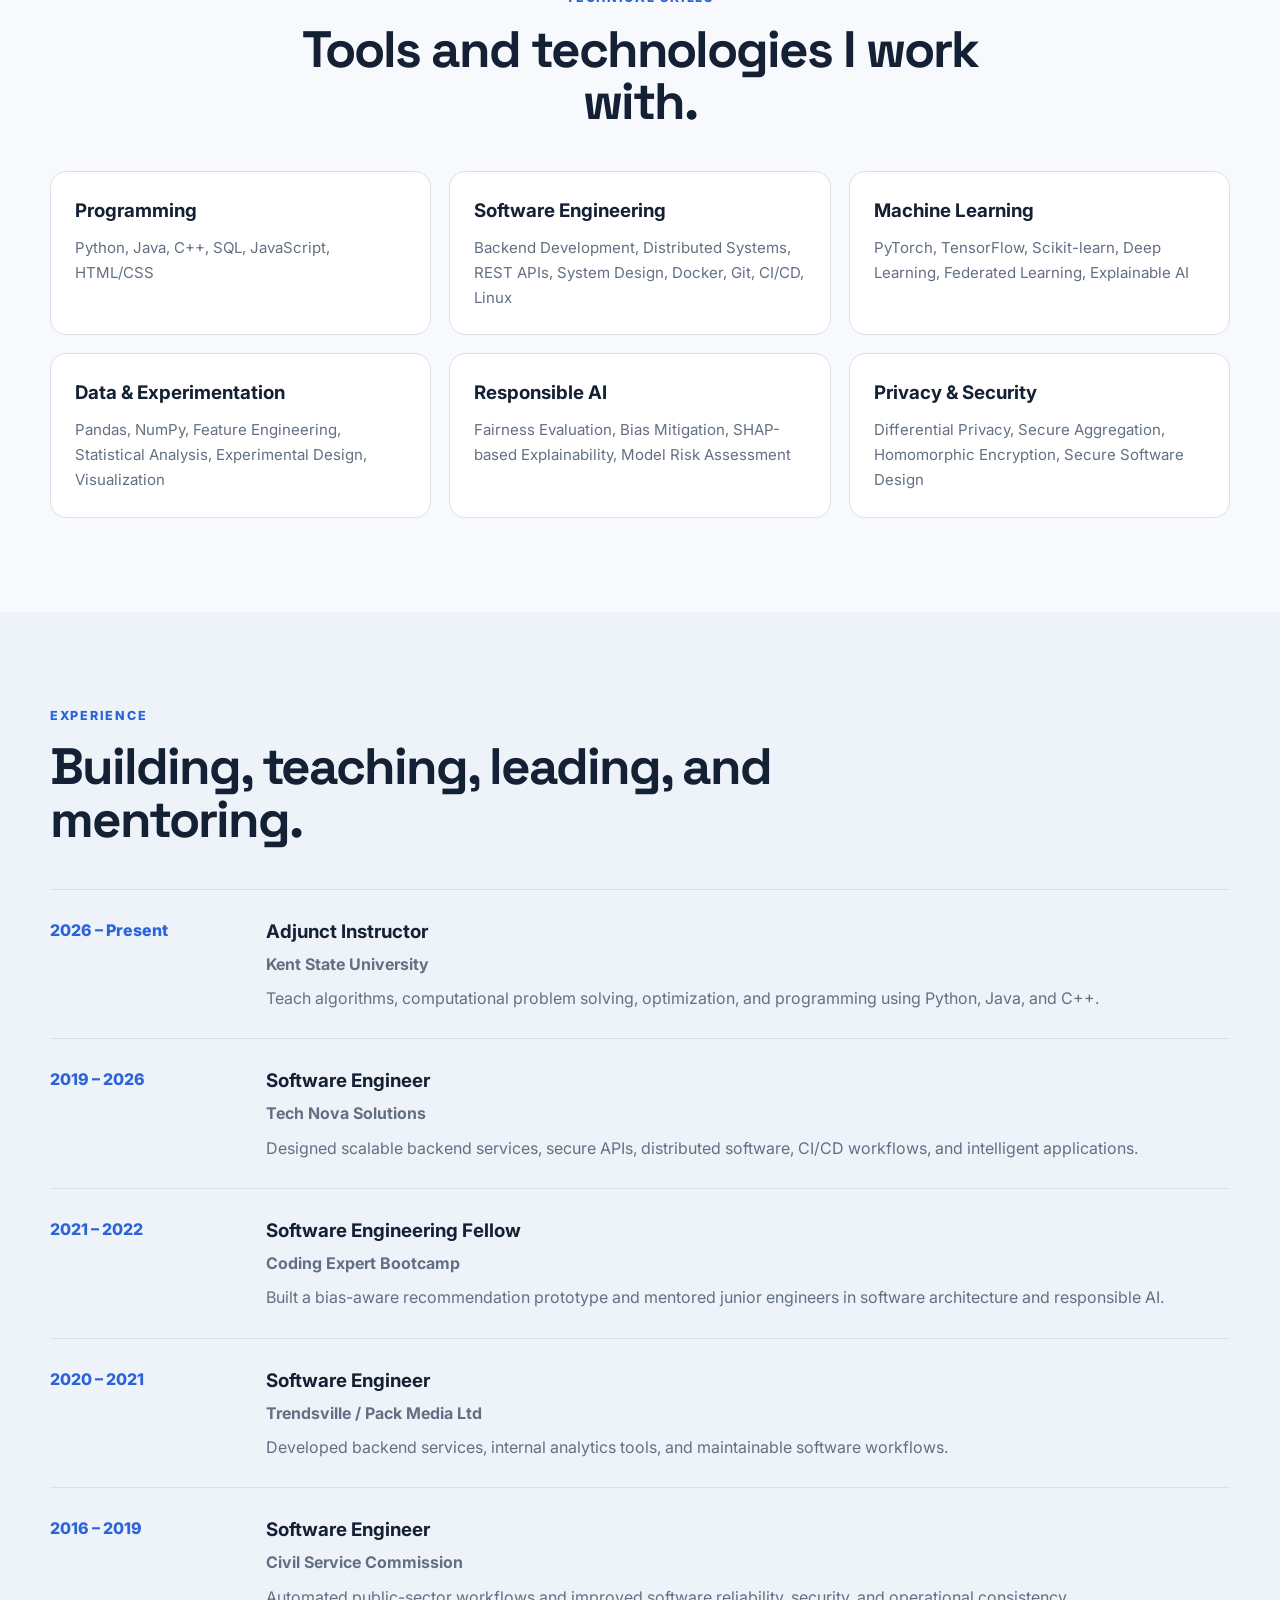
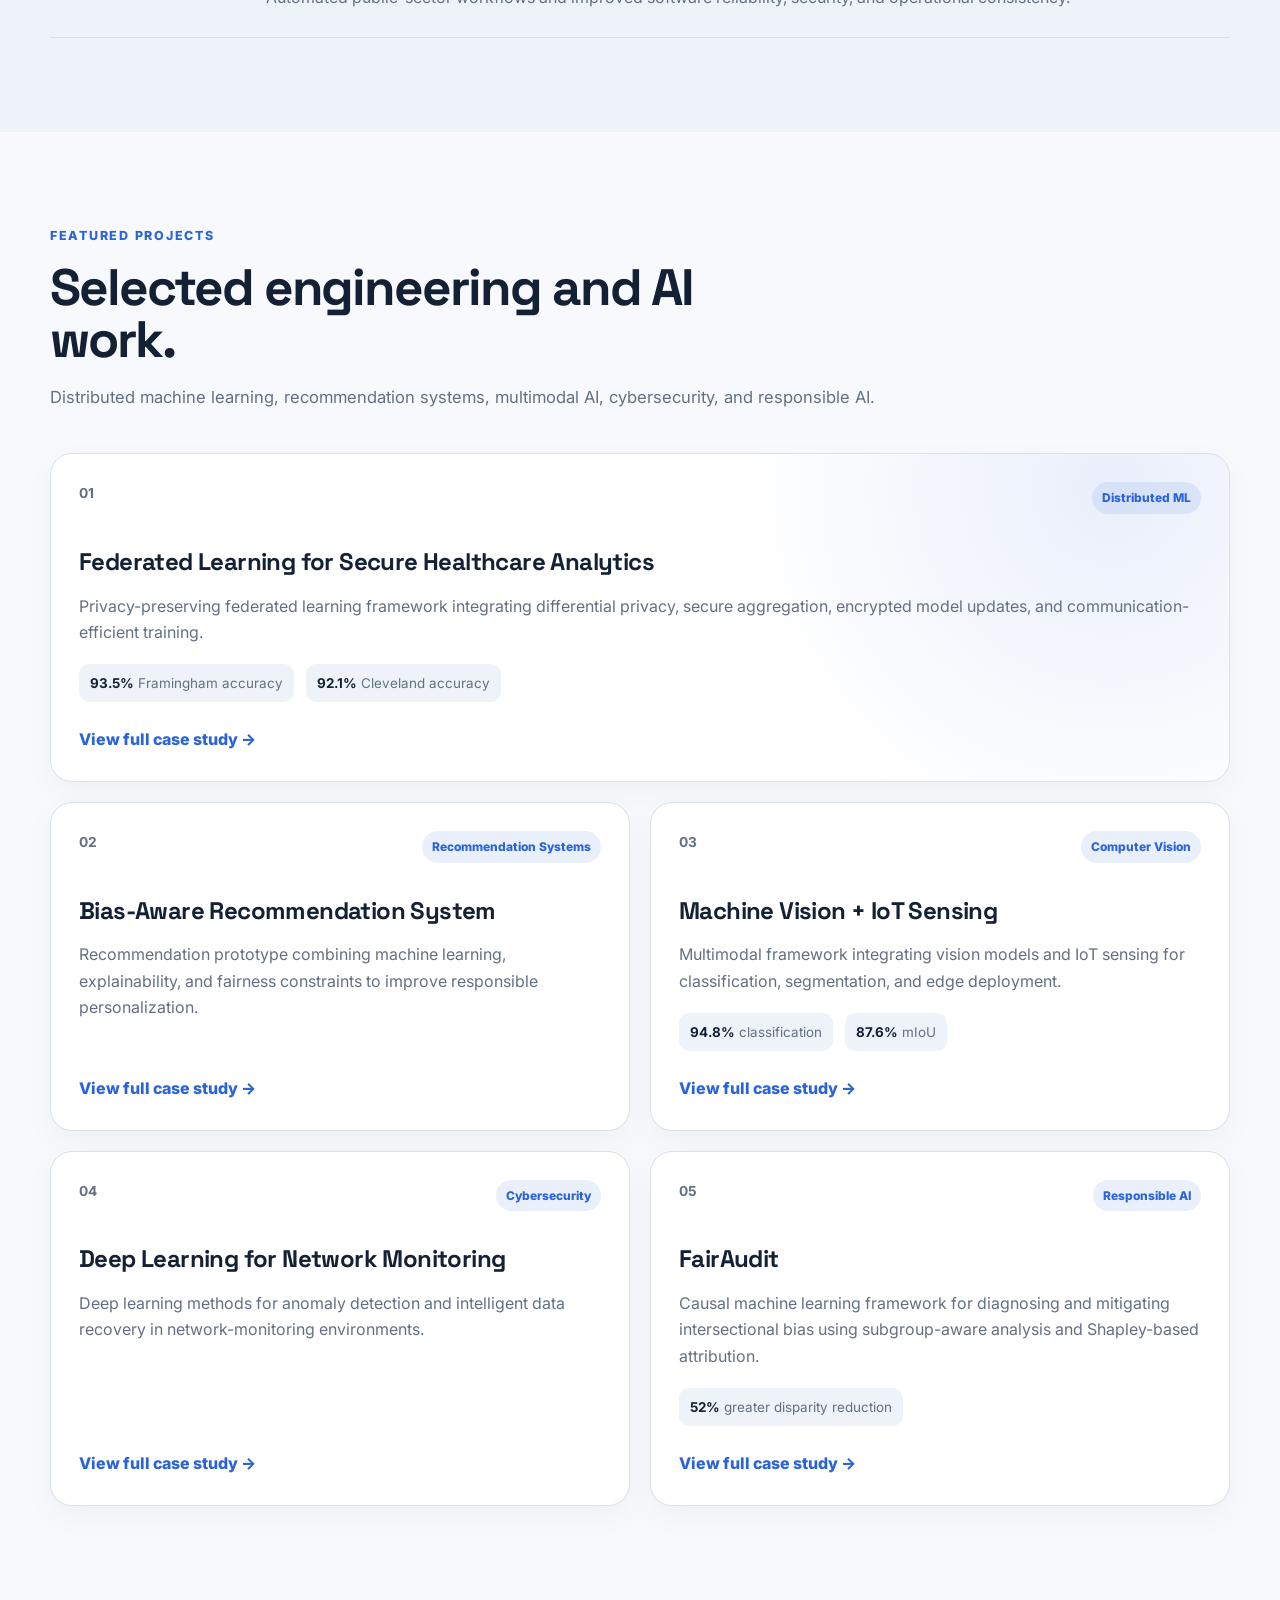
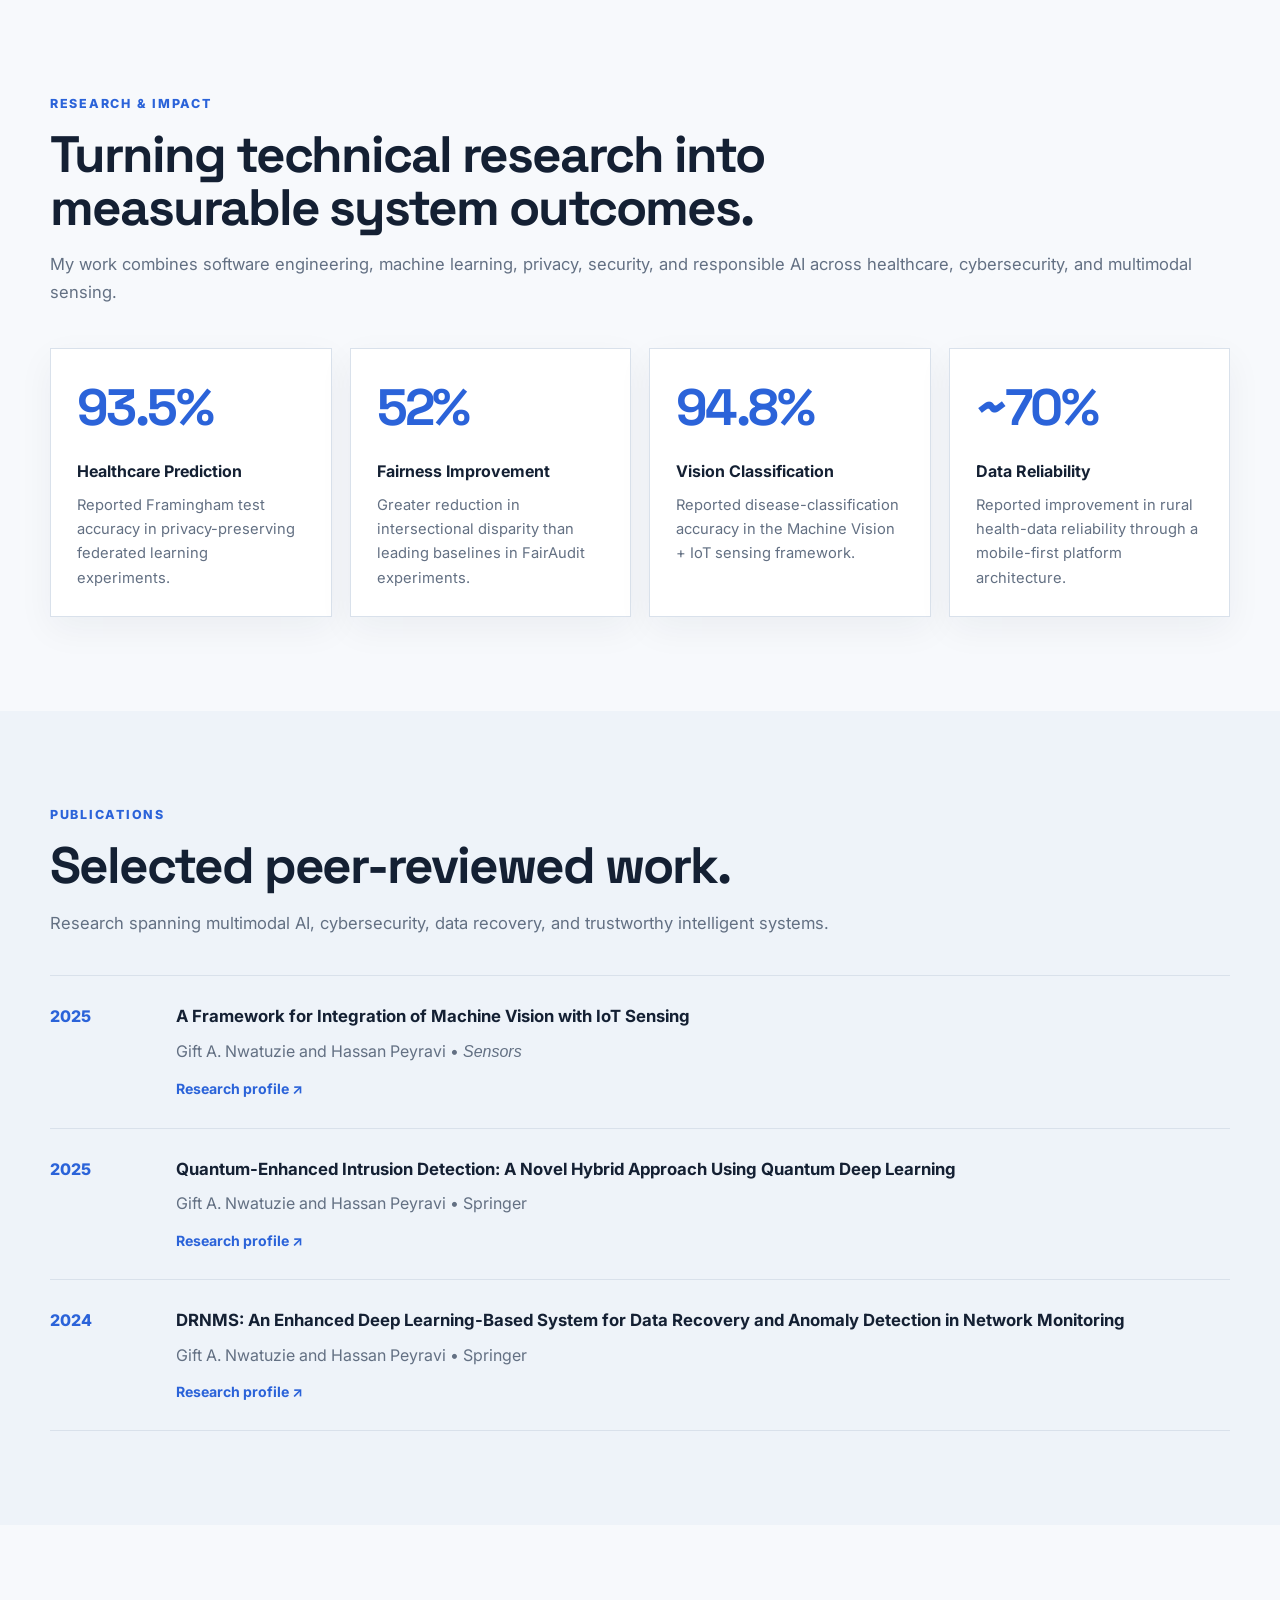
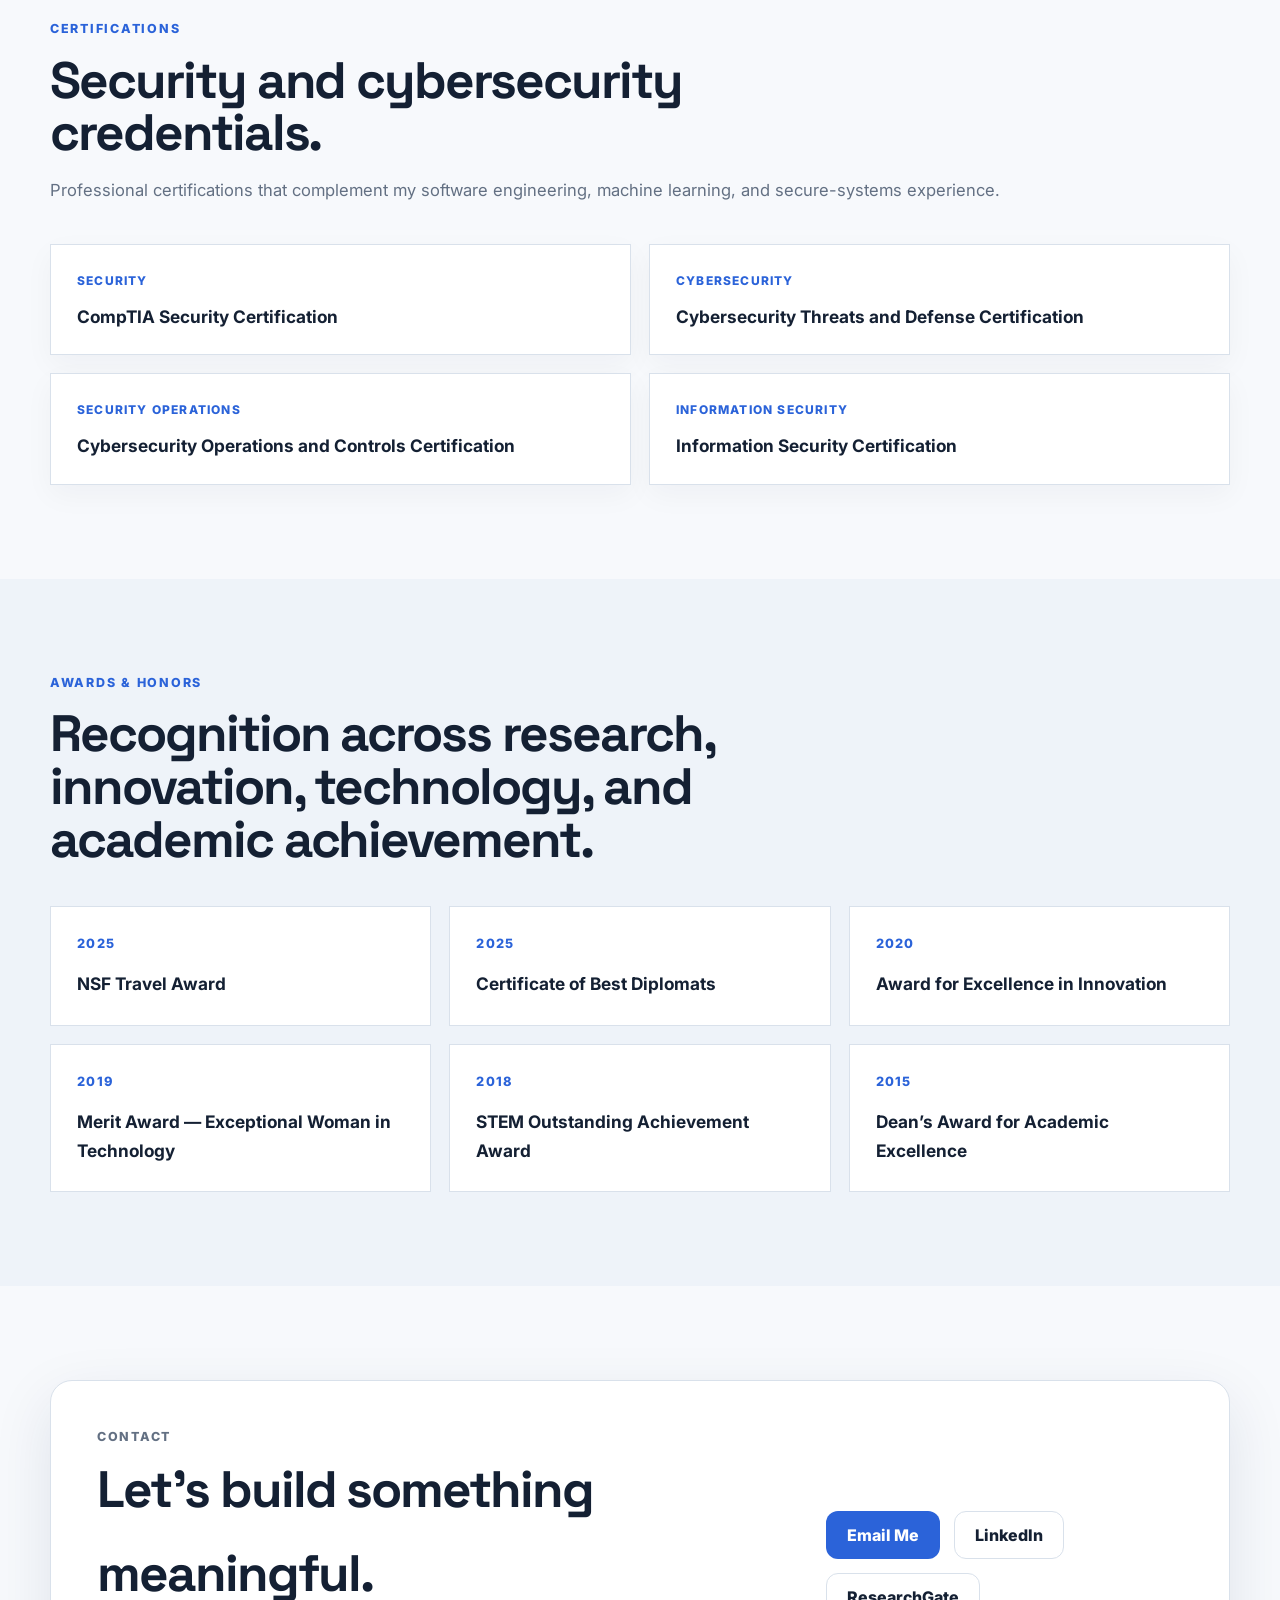
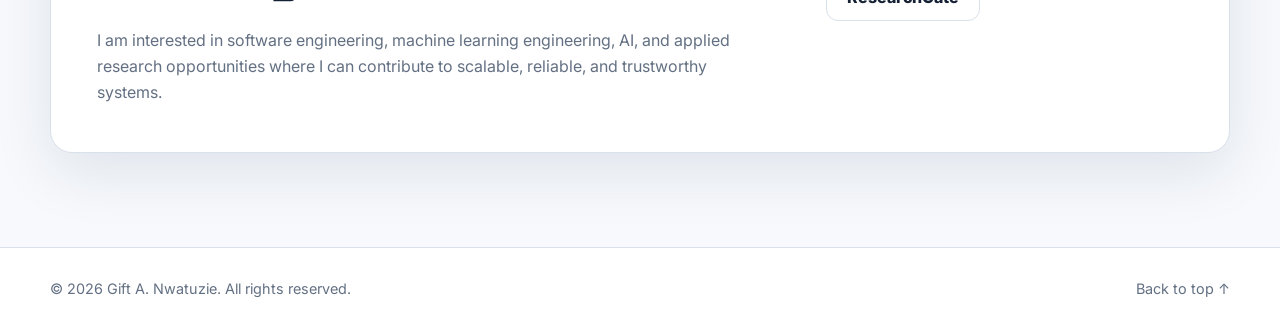
==== commit 24a6dea2: "Add files via upload" ====
--- a/index.html
+++ b/index.html
@@ -89,7 +89,7 @@
   <div class="container">
     <div class="section-heading reveal"><p class="eyebrow">EXPERIENCE</p><h2>Building, teaching, leading, and mentoring.</h2></div>
     <div class="timeline">
-      <article class="timeline-item reveal"><div class="timeline-date">2026 – Present</div><div><h3>Adjunct Facaulty</h3><p class="timeline-org">Kent State University</p><p>Teach algorithms, computational problem solving, optimization, and programming using Python, Java, and C++.</p></div></article>
+      <article class="timeline-item reveal"><div class="timeline-date">2026 – Present</div><div><h3>Adjunct Instructor</h3><p class="timeline-org">Kent State University</p><p>Teach algorithms, computational problem solving, optimization, and programming using Python, Java, and C++.</p></div></article>
       <article class="timeline-item reveal"><div class="timeline-date">2019 – 2026</div><div><h3>Software Engineer</h3><p class="timeline-org">Tech Nova Solutions</p><p>Designed scalable backend services, secure APIs, distributed software, CI/CD workflows, and intelligent applications.</p></div></article>
       <article class="timeline-item reveal"><div class="timeline-date">2021 – 2022</div><div><h3>Software Engineering Fellow</h3><p class="timeline-org">Coding Expert Bootcamp</p><p>Built a bias-aware recommendation prototype and mentored junior engineers in software architecture and responsible AI.</p></div></article>
       <article class="timeline-item reveal"><div class="timeline-date">2020 – 2021</div><div><h3>Software Engineer</h3><p class="timeline-org">Trendsville / Pack Media Ltd</p><p>Developed backend services, internal analytics tools, and maintainable software workflows.</p></div></article>
--- a/css/style.css
+++ b/css/style.css
@@ -176,3 +176,29 @@
     grid-template-columns:1fr;
   }
 }
+
+
+/* ---------- Version 9: verified project diagrams ---------- */
+.diagram-section { overflow: hidden; }
+.project-diagram {
+  margin-top: 22px;
+  border: 1px solid var(--line);
+  border-radius: 22px;
+  overflow: hidden;
+  background: #0f172a;
+  box-shadow: 0 18px 50px rgba(15, 23, 42, .10);
+}
+.project-diagram img {
+  display: block;
+  width: 100%;
+  height: auto;
+}
+@media (max-width: 720px) {
+  .project-diagram {
+    overflow-x: auto;
+  }
+  .project-diagram img {
+    width: 980px;
+    max-width: none;
+  }
+}
